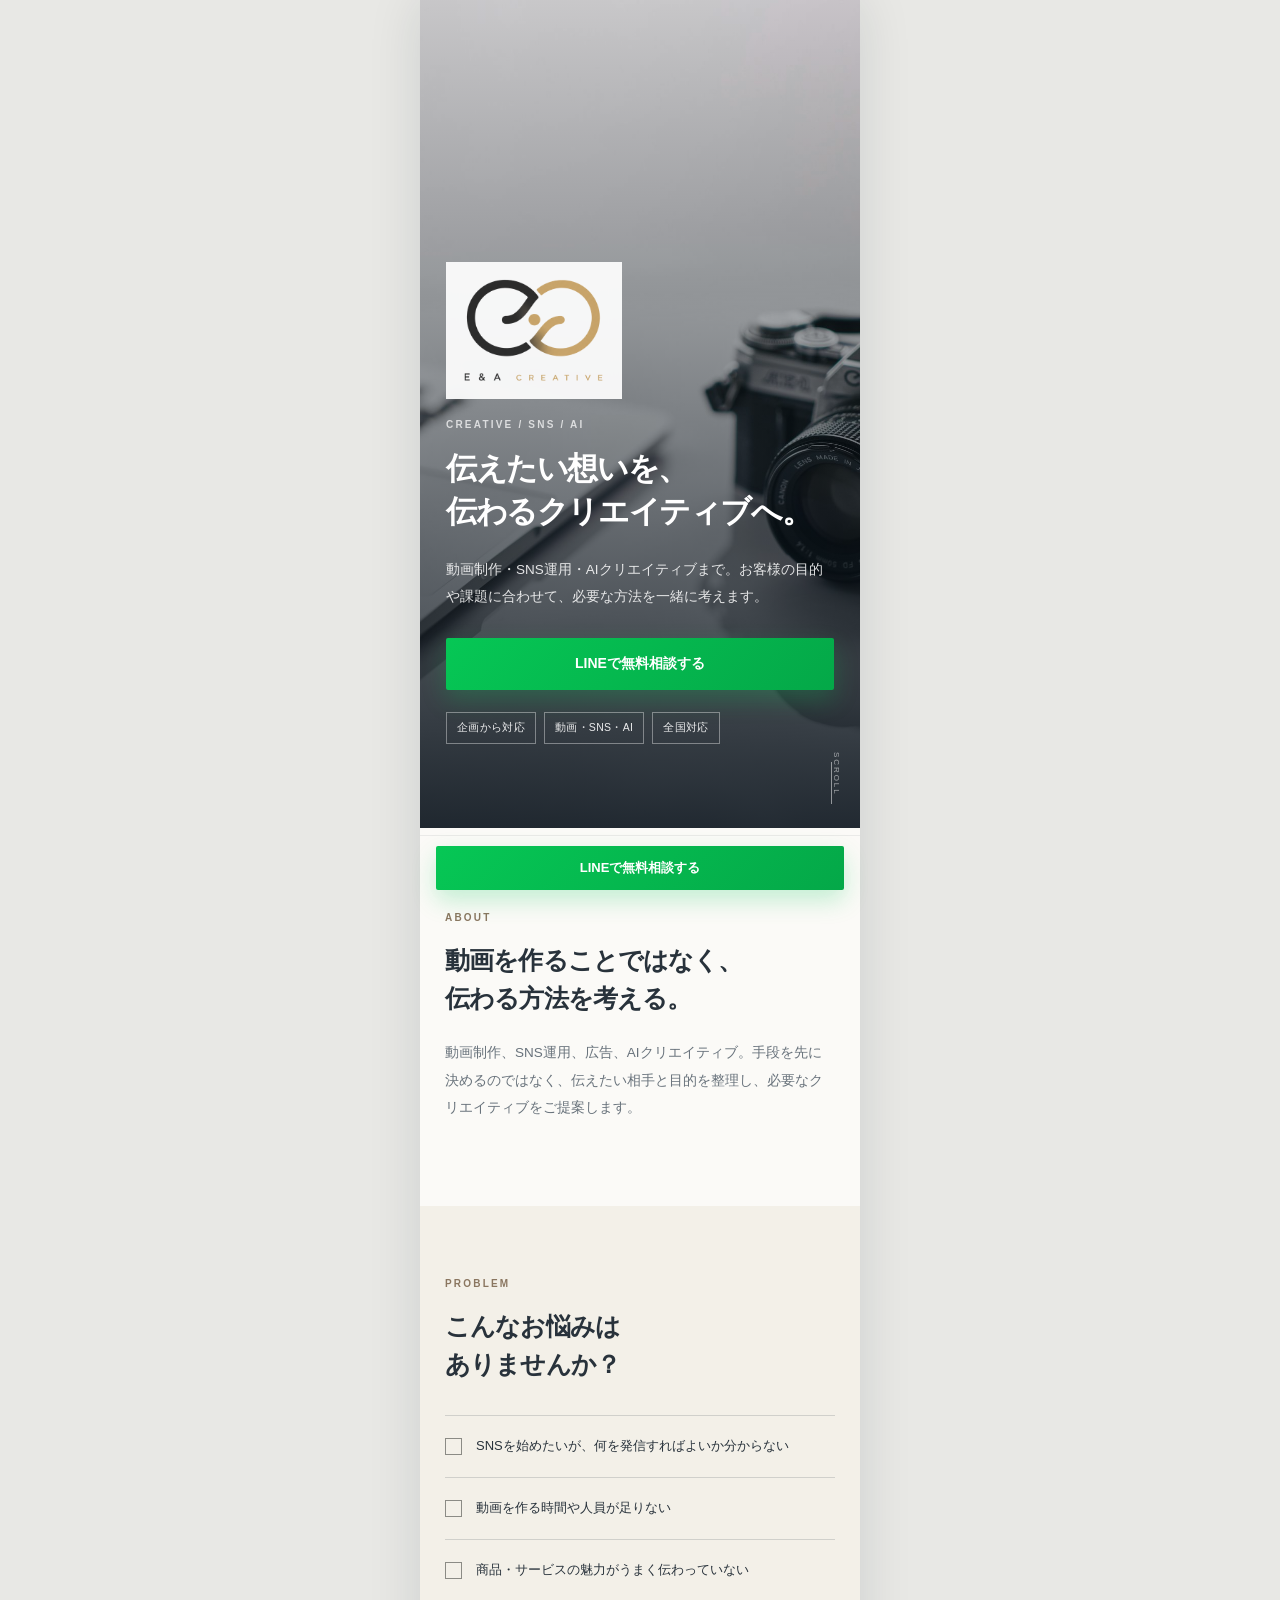
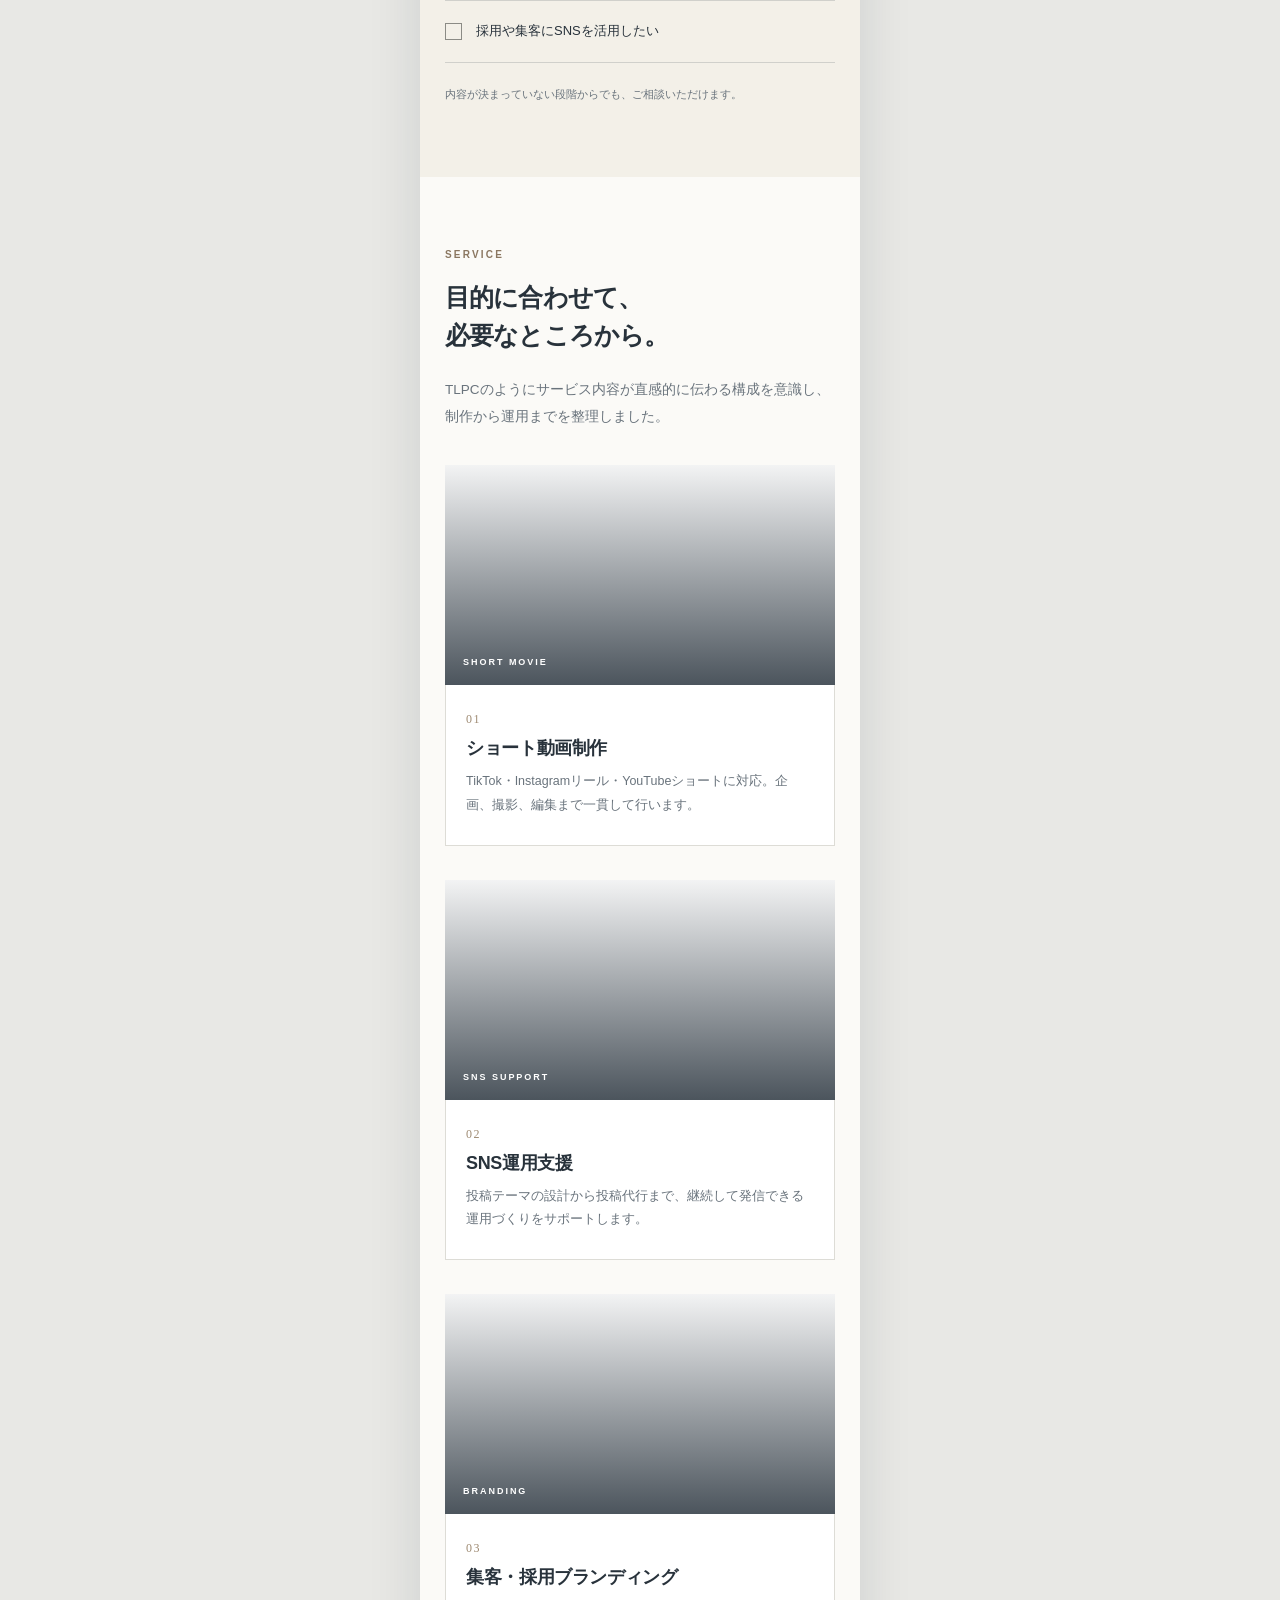
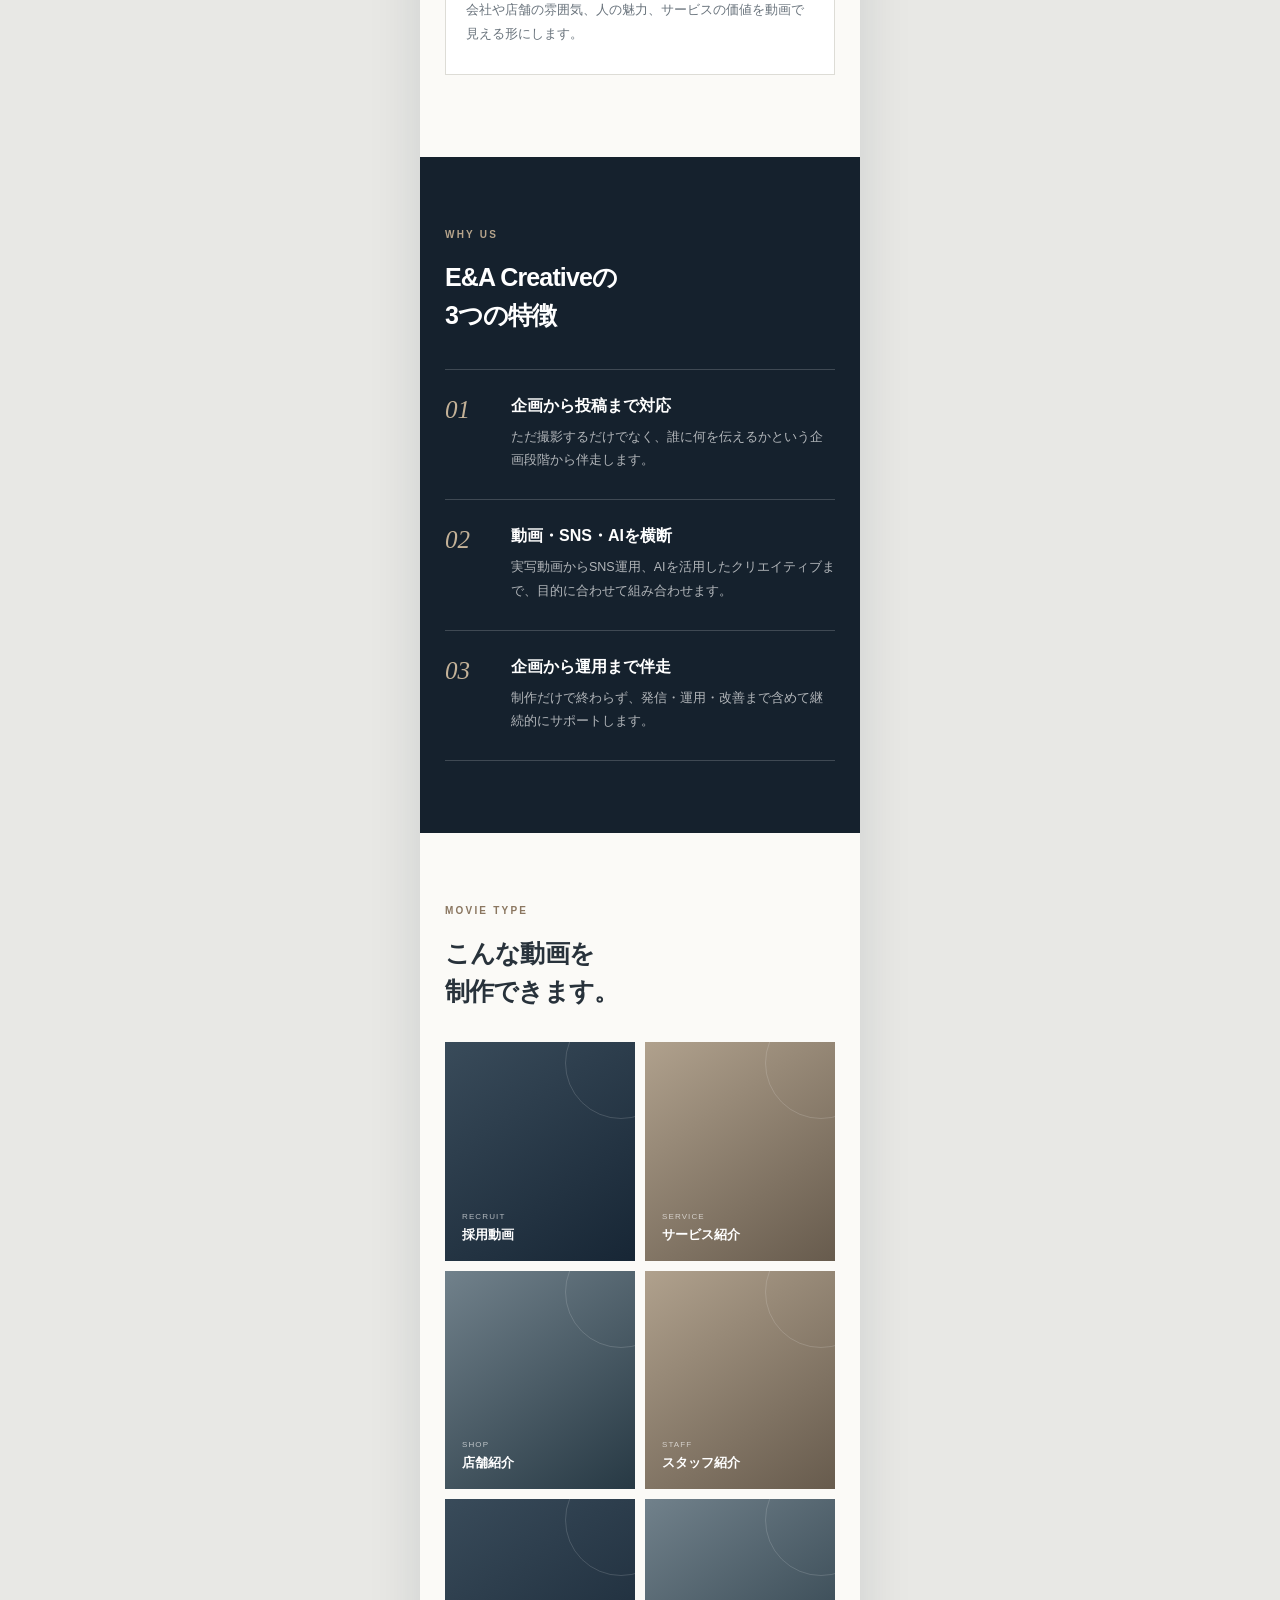
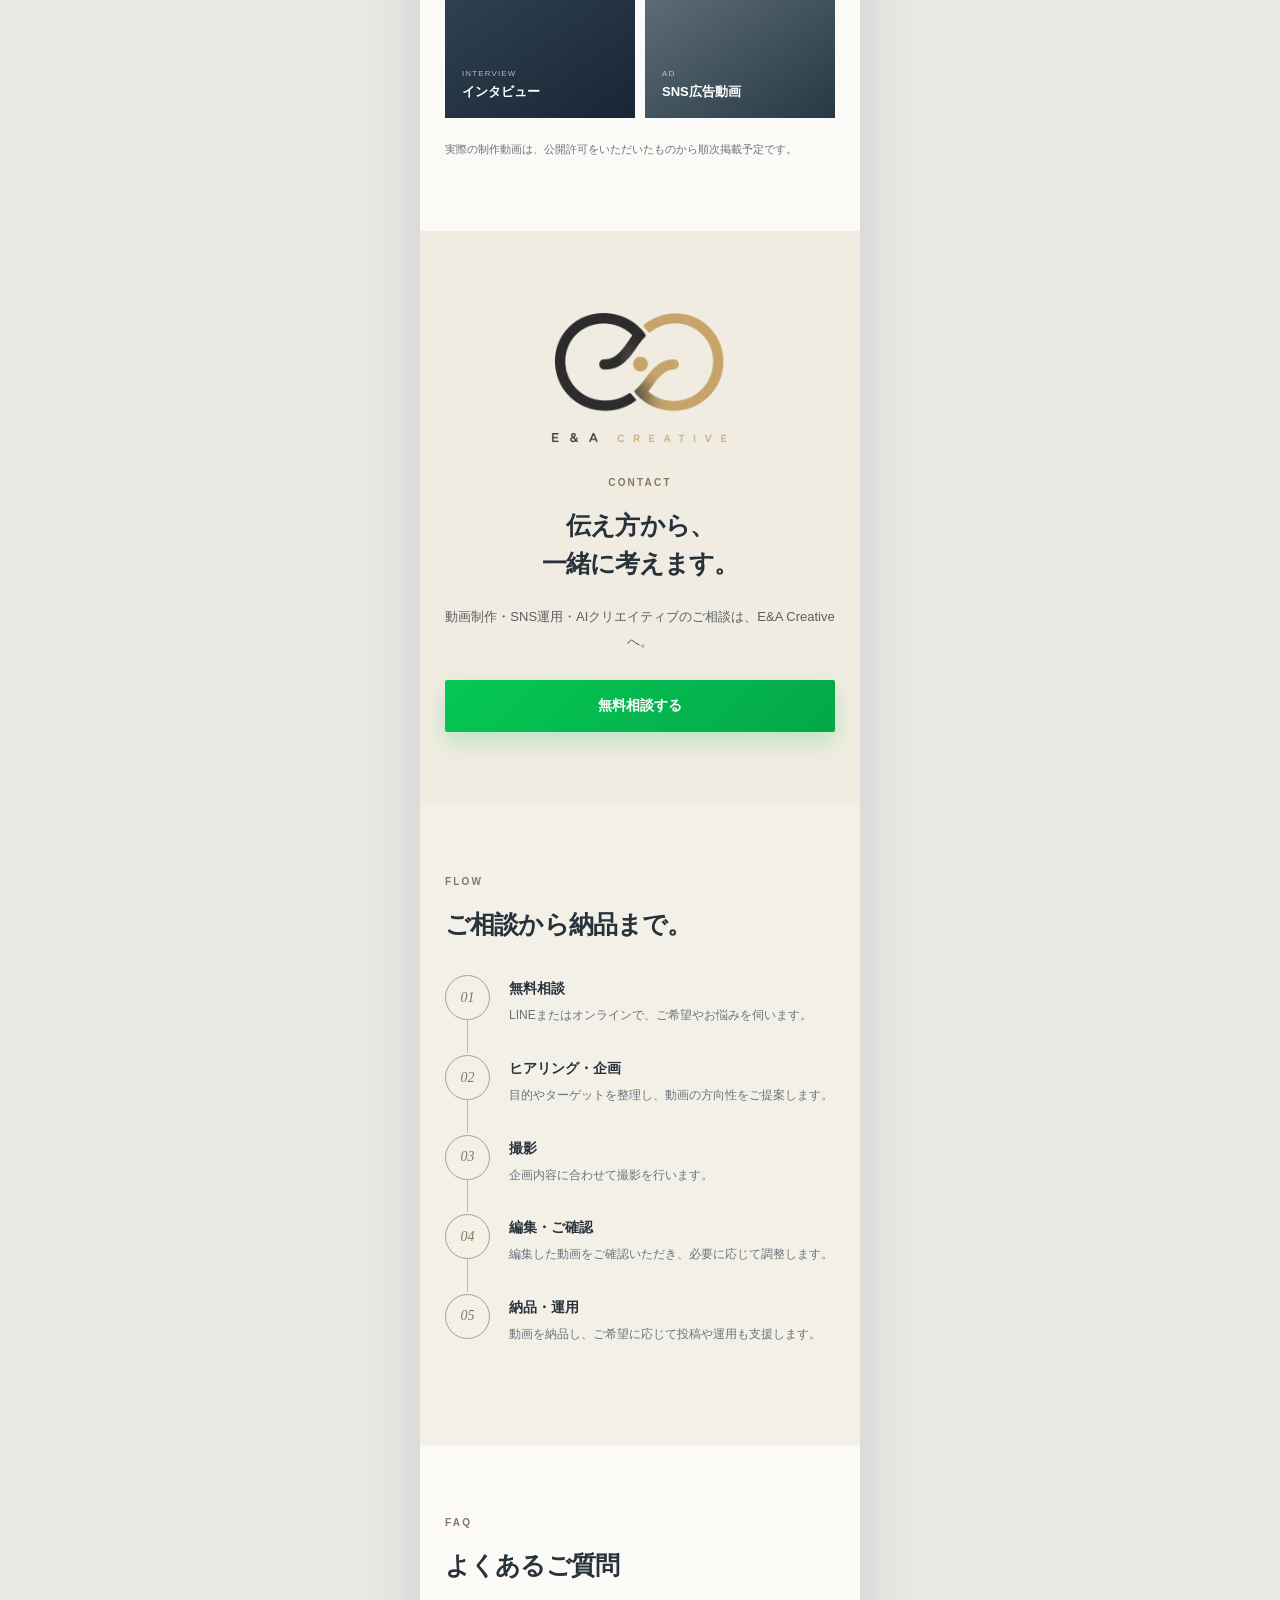
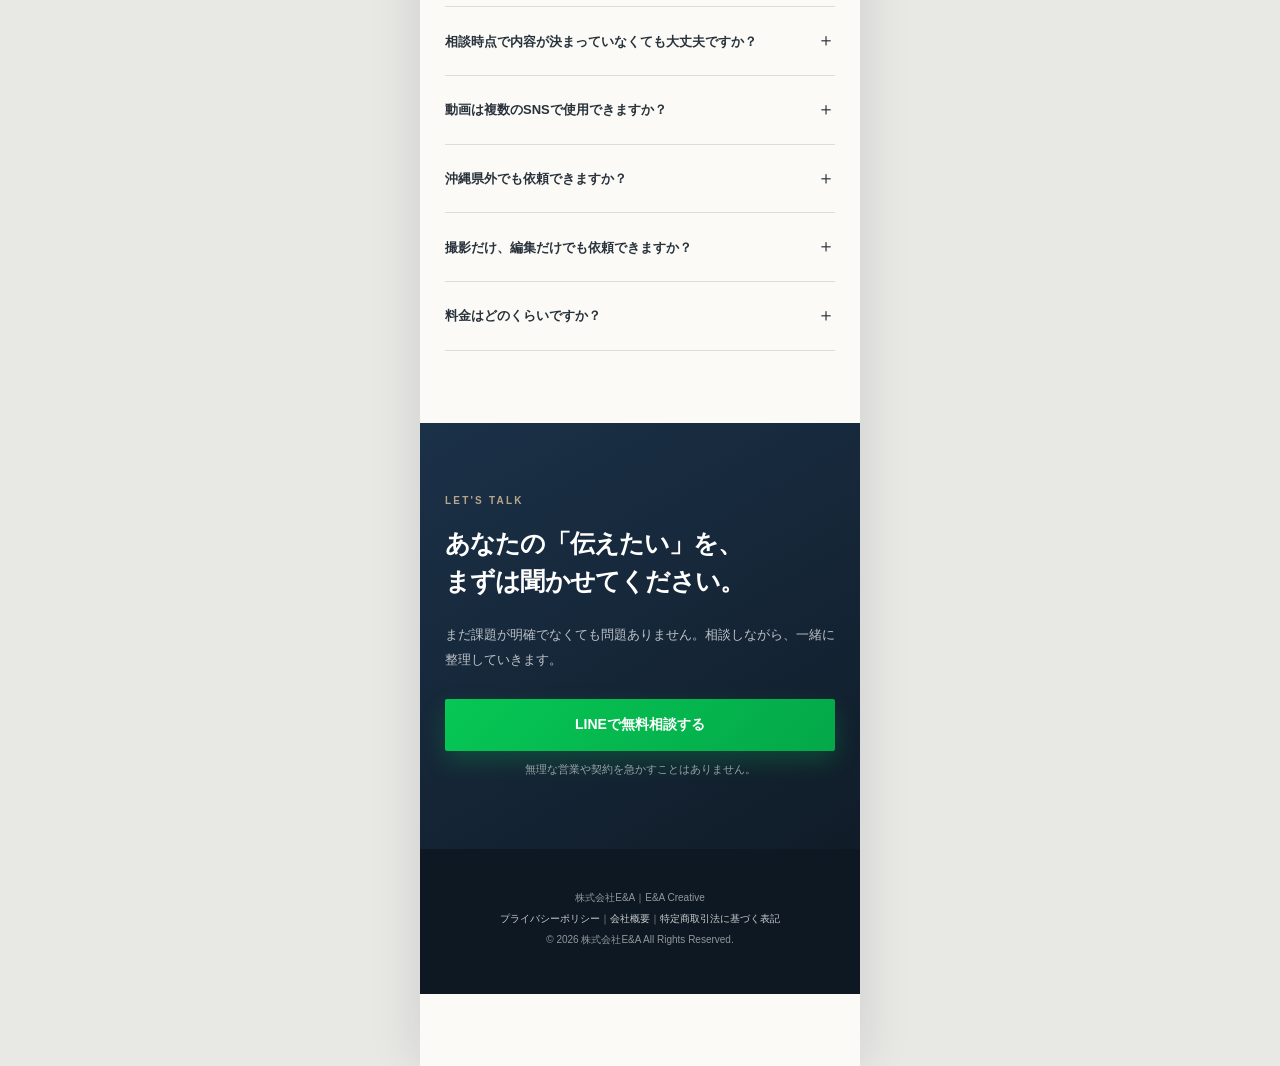
==== index.html @ 90af0919 "Add files via upload" ====
<!DOCTYPE html>
<html lang="ja">
<head>
<meta charset="UTF-8">
<meta name="viewport" content="width=device-width, initial-scale=1.0">
<title>E&A Creative｜動画制作・SNS運用・AIクリエイティブ</title>
<meta name="description" content="E&A Creativeは、動画制作・SNS運用・AIクリエイティブを通じて、企業やサービスの伝え方を設計・支援します。">
<meta name="google-site-verification" content="SJuVb69Yt1p-LeLvnlhJhGU6q53E-lnGrEjzEZ85P0A">
<link rel="icon" href="images/logo.png" type="image/png">
<link rel="stylesheet" href="style.css">
</head>
<body>
<div class="device">

  <header class="hero">
    <div class="hero-inner">
      <div class="hero-brand"><img src="images/logo.png" alt="E&A Creative"></div>
      <div class="hero-kicker">CREATIVE / SNS / AI</div>
      <h1>伝えたい想いを、<br><span>伝わるクリエイティブへ。</span></h1>
      <p>動画制作・SNS運用・AIクリエイティブまで。お客様の目的や課題に合わせて、必要な方法を一緒に考えます。</p>
      <a class="btn" href="https://lin.ee/oaMVBY1" target="_blank" rel="noopener noreferrer">LINEで無料相談する</a>
      <div class="hero-points" aria-label="サービスの特徴">
        <span>企画から対応</span>
        <span>動画・SNS・AI</span>
        <span>全国対応</span>
      </div>
    </div>
    <div class="scroll-sign">SCROLL</div>
  </header>

  <main>
    <section class="section intro-section">
      <div class="section-label">ABOUT</div>
      <h2 class="h2-box">動画を作ることではなく、<br>伝わる方法を考える。</h2>
      <p class="lead-text">動画制作、SNS運用、広告、AIクリエイティブ。手段を先に決めるのではなく、伝えたい相手と目的を整理し、必要なクリエイティブをご提案します。</p>
    </section>

    <section class="section section--alt">
      <div class="section-label">PROBLEM</div>
      <h2 class="h2-box">こんなお悩みは<br>ありませんか？</h2>
      <div class="problem-list">
        <div class="check-item"><div class="check-box"></div><span>SNSを始めたいが、何を発信すればよいか分からない</span></div>
        <div class="check-item"><div class="check-box"></div><span>動画を作る時間や人員が足りない</span></div>
        <div class="check-item"><div class="check-box"></div><span>商品・サービスの魅力がうまく伝わっていない</span></div>
        <div class="check-item"><div class="check-box"></div><span>採用や集客にSNSを活用したい</span></div>
      </div>
      <p class="quiet-note">内容が決まっていない段階からでも、ご相談いただけます。</p>
    </section>

    <section class="section services-section">
      <div class="section-label">SERVICE</div>
      <h2 class="h2-box">目的に合わせて、<br>必要なところから。</h2>
      <p class="section-intro">TLPCのようにサービス内容が直感的に伝わる構成を意識し、制作から運用までを整理しました。</p>

      <article class="service-card service-card--large">
        <div class="service-visual visual-movie"><span>SHORT MOVIE</span></div>
        <div class="service-body">
          <span class="service-num">01</span>
          <h3>ショート動画制作</h3>
          <p>TikTok・Instagramリール・YouTubeショートに対応。企画、撮影、編集まで一貫して行います。</p>
        </div>
      </article>

      <article class="service-card service-card--large">
        <div class="service-visual visual-sns"><span>SNS SUPPORT</span></div>
        <div class="service-body">
          <span class="service-num">02</span>
          <h3>SNS運用支援</h3>
          <p>投稿テーマの設計から投稿代行まで、継続して発信できる運用づくりをサポートします。</p>
        </div>
      </article>

      <article class="service-card service-card--large">
        <div class="service-visual visual-brand"><span>BRANDING</span></div>
        <div class="service-body">
          <span class="service-num">03</span>
          <h3>集客・採用ブランディング</h3>
          <p>会社や店舗の雰囲気、人の魅力、サービスの価値を動画で見える形にします。</p>
        </div>
      </article>
    </section>

    <section class="section section--ink">
      <div class="section-label">WHY US</div>
      <h2 class="h2-box">E&A Creativeの<br>3つの特徴</h2>
      <div class="reason-list">
        <article class="reason-item">
          <span class="reason-num">01</span>
          <div><h3>企画から投稿まで対応</h3><p>ただ撮影するだけでなく、誰に何を伝えるかという企画段階から伴走します。</p></div>
        </article>
        <article class="reason-item">
          <span class="reason-num">02</span>
          <div><h3>動画・SNS・AIを横断</h3><p>実写動画からSNS運用、AIを活用したクリエイティブまで、目的に合わせて組み合わせます。</p></div>
        </article>
        <article class="reason-item">
          <span class="reason-num">03</span>
          <div><h3>企画から運用まで伴走</h3><p>制作だけで終わらず、発信・運用・改善まで含めて継続的にサポートします。</p></div>
        </article>
      </div>
    </section>

    <section class="section works-section">
      <div class="section-label">MOVIE TYPE</div>
      <h2 class="h2-box">こんな動画を<br>制作できます。</h2>
      <div class="work-grid">
        <div class="work-card"><span>RECRUIT</span><b>採用動画</b></div>
        <div class="work-card"><span>SERVICE</span><b>サービス紹介</b></div>
        <div class="work-card"><span>SHOP</span><b>店舗紹介</b></div>
        <div class="work-card"><span>STAFF</span><b>スタッフ紹介</b></div>
        <div class="work-card"><span>INTERVIEW</span><b>インタビュー</b></div>
        <div class="work-card"><span>AD</span><b>SNS広告動画</b></div>
      </div>
      <p class="quiet-note">実際の制作動画は、公開許可をいただいたものから順次掲載予定です。</p>
    </section>

    <section class="section cta-panel brand-cta-panel">
      <div class="brand-cta-logo"><img src="images/logo.png" alt="E&A Creative"></div>
      <div class="section-label">CONTACT</div>
      <h2 class="h2-box">伝え方から、
        <br>一緒に考えます。</h2>
      <p>動画制作・SNS運用・AIクリエイティブのご相談は、E&A Creativeへ。</p>
      <a class="btn" href="https://lin.ee/oaMVBY1" target="_blank" rel="noopener noreferrer">無料相談する</a>
    </section>

    <section class="section section--alt flow-section">
      <div class="section-label">FLOW</div>
      <h2 class="h2-box">ご相談から納品まで。</h2>
      <div class="flow-list">
        <div class="flow-step"><div class="flow-num">01</div><div class="flow-content"><b>無料相談</b><span>LINEまたはオンラインで、ご希望やお悩みを伺います。</span></div></div>
        <div class="flow-step"><div class="flow-num">02</div><div class="flow-content"><b>ヒアリング・企画</b><span>目的やターゲットを整理し、動画の方向性をご提案します。</span></div></div>
        <div class="flow-step"><div class="flow-num">03</div><div class="flow-content"><b>撮影</b><span>企画内容に合わせて撮影を行います。</span></div></div>
        <div class="flow-step"><div class="flow-num">04</div><div class="flow-content"><b>編集・ご確認</b><span>編集した動画をご確認いただき、必要に応じて調整します。</span></div></div>
        <div class="flow-step"><div class="flow-num">05</div><div class="flow-content"><b>納品・運用</b><span>動画を納品し、ご希望に応じて投稿や運用も支援します。</span></div></div>
      </div>
    </section>

    <section class="section faq-section">
      <div class="section-label">FAQ</div>
      <h2 class="h2-box">よくあるご質問</h2>
      <div class="faq-item"><button class="faq-q" type="button">相談時点で内容が決まっていなくても大丈夫ですか？ <span>＋</span></button><div class="faq-a">はい。課題や目的を一緒に整理しながら、必要な動画や運用方法をご提案します。</div></div>
      <div class="faq-item"><button class="faq-q" type="button">動画は複数のSNSで使用できますか？ <span>＋</span></button><div class="faq-a">はい。TikTok・Instagram・YouTubeショートなど、複数媒体でご利用いただけます。</div></div>
      <div class="faq-item"><button class="faq-q" type="button">沖縄県外でも依頼できますか？ <span>＋</span></button><div class="faq-a">可能です。全国の支店ネットワークを活かして対応いたします。</div></div>
      <div class="faq-item"><button class="faq-q" type="button">撮影だけ、編集だけでも依頼できますか？ <span>＋</span></button><div class="faq-a">ご相談内容に応じて対応します。必要な範囲をお聞かせください。</div></div>
      <div class="faq-item"><button class="faq-q" type="button">料金はどのくらいですか？ <span>＋</span></button><div class="faq-a">撮影内容や制作本数、運用範囲によって異なります。無料相談後にお見積りをご案内します。</div></div>
    </section>
<section class="section section--dark final-cta">
      <div class="section-label">LET'S TALK</div>
      <h2 class="h2-box">あなたの「伝えたい」を、<br>まずは聞かせてください。</h2>
      <p>まだ課題が明確でなくても問題ありません。相談しながら、一緒に整理していきます。</p>
      <a class="btn" href="https://lin.ee/oaMVBY1" target="_blank" rel="noopener noreferrer">LINEで無料相談する</a>
      <div class="btn-note">無理な営業や契約を急かすことはありません。</div>
    </section>
  </main>

  <footer class="footer">
    株式会社E&A｜E&A Creative<br>
    <a href="privacy.html">プライバシーポリシー</a>｜<a href="company.html">会社概要</a>｜<a href="commerce.html">特定商取引法に基づく表記</a><br>
    © 2026 株式会社E&A All Rights Reserved.
  </footer>

  <div class="sticky-cta">
    <a class="btn" href="https://lin.ee/oaMVBY1" target="_blank" rel="noopener noreferrer">LINEで無料相談する</a>
  </div>
</div>
<script src="script.js"></script>
</body>
</html>
---- style.css ----
:root{
  --ink:#15212d;
  --ink-soft:#263646;
  --navy:#1c3550;
  --cream:#f3f0e8;
  --sand:#ded4c2;
  --paper:#fbfaf7;
  --white:#fff;
  --text:#28323b;
  --muted:#69737c;
  --line:#dddcd6;
  --green:#06c755;
  --green-dark:#04a848;
}
*{box-sizing:border-box;margin:0;padding:0}
html{scroll-behavior:smooth;overflow-x:hidden}
body{
  font-family:"Hiragino Kaku Gothic ProN","Yu Gothic",sans-serif;
  color:var(--text);
  background:#e8e8e5;
  -webkit-font-smoothing:antialiased;
  overflow-x:hidden;
}
a{text-decoration:none}
button{font:inherit}
.device{
  width:100%;
  max-width:440px;
  margin:0 auto;
  background:var(--paper);
  min-height:100vh;
  position:relative;
  padding-bottom:72px;
  box-shadow:0 0 50px rgba(20,30,40,.12);
  overflow:hidden;
}
.hero{
  position:relative;
  min-height:92svh;
  display:flex;
  align-items:flex-end;
  color:#fff;
  background:url('images/hero-bg.jpg') center/cover no-repeat;
  isolation:isolate;
}
.hero::before{
  content:"";
  position:absolute;inset:0;
  background:linear-gradient(180deg,rgba(9,18,27,.10) 0%,rgba(9,18,27,.35) 38%,rgba(9,18,27,.88) 100%);
  z-index:-1;
}
.hero-inner{padding:104px 26px 84px;width:100%}
.hero-kicker,.section-label{
  font-size:10px;
  font-weight:700;
  letter-spacing:.22em;
  text-transform:uppercase;
}
.hero-kicker{color:rgba(255,255,255,.72);margin-bottom:18px}
.hero h1{
  font-size:31px;
  line-height:1.38;
  letter-spacing:-.045em;
  font-weight:700;
  margin-bottom:22px;
}
.hero h1 span{font-weight:800}
.hero p{font-size:13.5px;line-height:2;color:rgba(255,255,255,.86);margin-bottom:28px}
.hero-points{display:flex;flex-wrap:wrap;gap:8px;margin-top:22px}
.hero-points span{font-size:10.5px;letter-spacing:.03em;border:1px solid rgba(255,255,255,.38);padding:8px 10px;color:rgba(255,255,255,.9)}
.scroll-sign{position:absolute;right:19px;bottom:24px;font-size:8px;letter-spacing:.24em;writing-mode:vertical-rl;color:rgba(255,255,255,.58)}
.scroll-sign::after{content:"";display:block;width:1px;height:42px;background:rgba(255,255,255,.5);margin:10px auto 0}
.section{position:relative;padding:72px 25px}
.section--alt{background:var(--cream)}
.section--ink{background:var(--ink);color:#fff}
.section--dark{background:linear-gradient(150deg,#1b3148 0%,#101c28 100%);color:#fff}
.section-label{color:#8a7660;margin-bottom:18px}
.section--ink .section-label,.section--dark .section-label{color:#b7a58c}
.h2-box{font-size:25px;line-height:1.52;letter-spacing:-.035em;font-weight:700;margin-bottom:22px;color:inherit}
.lead-text,.section-intro{font-size:13.5px;line-height:2.05;color:var(--muted)}
.intro-section{padding-top:84px;padding-bottom:84px}
.problem-list{margin-top:32px;border-top:1px solid rgba(40,50,60,.17)}
.check-item{display:flex;gap:14px;align-items:flex-start;padding:19px 0;border-bottom:1px solid rgba(40,50,60,.17);font-size:13px;line-height:1.75;cursor:pointer}
.check-box{width:17px;height:17px;border:1px solid #8b8b85;flex-shrink:0;margin-top:3px;position:relative;transition:.2s}
.check-box.checked{background:var(--ink);border-color:var(--ink)}
.check-box.checked::after{content:"✓";position:absolute;left:2px;top:-4px;color:#fff;font-size:13px;font-weight:700}
.quiet-note{font-size:11px;line-height:1.8;color:var(--muted);margin-top:22px}
.services-section{padding-bottom:82px}
.service-card--large{margin-top:34px;background:#fff}
.service-visual{height:220px;display:flex;align-items:flex-end;padding:18px;position:relative;overflow:hidden;background-size:cover;background-position:center}
.service-visual::before{content:"";position:absolute;inset:0;background:linear-gradient(to top,rgba(13,25,36,.74),rgba(13,25,36,.05))}
.service-visual span{position:relative;color:#fff;font-size:9px;letter-spacing:.22em;font-weight:700}
.visual-movie{background-image:url('https://images.unsplash.com/photo-1485846234645-a62644f84728?auto=format&fit=crop&w=900&q=80')}
.visual-sns{background-image:url('https://images.unsplash.com/photo-1611162617474-5b21e879e113?auto=format&fit=crop&w=900&q=80')}
.visual-brand{background-image:url('https://images.unsplash.com/photo-1521737711867-e3b97375f902?auto=format&fit=crop&w=900&q=80')}
.service-body{padding:24px 20px 27px;border:1px solid var(--line);border-top:0}
.service-num{font-family:Georgia,serif;color:#9e8a72;font-size:12px;letter-spacing:.12em}
.service-body h3{font-size:18px;margin:9px 0 10px;letter-spacing:-.02em}
.service-body p{font-size:12.5px;line-height:1.9;color:var(--muted)}
.reason-list{margin-top:35px}
.reason-item{display:grid;grid-template-columns:52px 1fr;gap:14px;padding:26px 0;border-top:1px solid rgba(255,255,255,.18)}
.reason-item:last-child{border-bottom:1px solid rgba(255,255,255,.18)}
.reason-num{font-family:Georgia,serif;font-style:italic;color:#c4b298;font-size:25px}
.reason-item h3{font-size:16px;margin-bottom:9px}
.reason-item p{font-size:12.5px;line-height:1.9;color:rgba(255,255,255,.67)}
.work-grid{display:grid;grid-template-columns:1fr 1fr;gap:10px;margin-top:32px}
.work-card{aspect-ratio:1/1.15;padding:17px;display:flex;flex-direction:column;justify-content:flex-end;color:#fff;position:relative;overflow:hidden;background:linear-gradient(145deg,#394b5a,#172635)}
.work-card:nth-child(2n){background:linear-gradient(145deg,#b0a18d,#675b4d)}
.work-card:nth-child(3n){background:linear-gradient(145deg,#71818b,#273944)}
.work-card::before{content:"";position:absolute;width:110px;height:110px;border:1px solid rgba(255,255,255,.15);border-radius:50%;right:-42px;top:-35px}
.work-card span,.work-card b{position:relative}
.work-card span{font-size:8px;letter-spacing:.14em;color:rgba(255,255,255,.65);margin-bottom:5px}
.work-card b{font-size:13px}
.cta-panel{background:#d8cfbf}
.cta-panel p,.final-cta p{font-size:13px;line-height:1.95;color:rgba(30,40,48,.72);margin-bottom:26px}
.final-cta p{color:rgba(255,255,255,.72)}
.btn{display:block;width:100%;text-align:center;background:linear-gradient(135deg,var(--green),var(--green-dark));color:#fff;font-weight:700;font-size:14px;padding:17px 16px;border-radius:2px;box-shadow:0 10px 25px rgba(6,199,85,.23);transition:transform .2s ease,box-shadow .2s ease}
.btn:hover,.btn:focus-visible{transform:translateY(-2px);box-shadow:0 14px 30px rgba(6,199,85,.32)}
.flow-list{margin-top:32px}
.flow-step{display:grid;grid-template-columns:48px 1fr;gap:16px;position:relative;padding-bottom:28px}
.flow-step:not(:last-child)::after{content:"";position:absolute;left:22px;top:37px;bottom:2px;width:1px;background:#bfb7aa}
.flow-num{font-family:Georgia,serif;font-size:14px;font-style:italic;color:#89765f;border:1px solid #ab9f90;width:45px;height:45px;border-radius:50%;display:flex;align-items:center;justify-content:center;background:var(--cream);position:relative;z-index:1}
.flow-content{padding-top:5px}
.flow-content b{font-size:14px;display:block;margin-bottom:7px}
.flow-content span{font-size:12px;line-height:1.8;color:var(--muted)}
.faq-item{border-top:1px solid var(--line)}
.faq-item:last-child{border-bottom:1px solid var(--line)}
.faq-q{width:100%;border:0;background:none;text-align:left;padding:19px 0;font-size:13px;font-weight:700;line-height:1.65;display:flex;justify-content:space-between;align-items:center;cursor:pointer;color:var(--text)}
.faq-q span{font-size:18px;font-weight:400;margin-left:15px;transition:transform .25s ease}
.faq-a{max-height:0;overflow:hidden;padding:0;font-size:12px;line-height:1.9;color:var(--muted);transition:max-height .3s ease,padding .3s ease}
.faq-item.open .faq-a{max-height:220px;padding:0 0 20px}
.faq-item.open .faq-q span{transform:rotate(45deg)}
.profile-photo{height:290px;background:linear-gradient(145deg,#9b9b94,#555b60);display:flex;align-items:flex-end;padding:18px;margin-top:30px}
.profile-photo span{font-size:9px;letter-spacing:.18em;color:rgba(255,255,255,.65)}
.profile-copy{background:#fff;padding:24px 20px;border:1px solid var(--line);border-top:0}
.profile-role{font-size:10px;letter-spacing:.08em;color:#927b61;margin-bottom:7px}
.profile-copy h3{font-size:20px;margin-bottom:14px}
.profile-copy>p:last-child{font-size:12.5px;line-height:1.9;color:var(--muted)}
.btn-note{text-align:center;font-size:10.5px;color:rgba(255,255,255,.56);margin-top:12px}
.footer{padding:38px 22px 44px;font-size:10px;color:rgba(255,255,255,.55);text-align:center;line-height:2.1;background:#0d1822}
.footer a{color:rgba(255,255,255,.78)}
.sticky-cta{position:fixed;bottom:0;left:50%;transform:translateX(-50%);width:100%;max-width:440px;background:rgba(251,250,247,.94);backdrop-filter:blur(8px);padding:10px 16px;z-index:100;border-top:1px solid rgba(30,40,50,.08)}
.sticky-cta .btn{padding:13px;font-size:13px}
.section{opacity:0;transform:translateY(18px);transition:opacity .7s ease,transform .7s ease}
.section.is-visible{opacity:1;transform:none}
@media (prefers-reduced-motion:reduce){*{scroll-behavior:auto!important}.section{opacity:1;transform:none;transition:none}}
.legal-wrap{max-width:440px;margin:0 auto;padding:40px 24px 70px;font-size:13.5px;line-height:1.9;background:#fff;min-height:100vh;box-shadow:0 0 50px rgba(0,0,0,.12)}
.legal-wrap h1{font-size:20px;font-weight:800;margin-bottom:22px;color:var(--text)}
.legal-wrap h2{font-size:15px;font-weight:700;margin:28px 0 10px;border-left:3px solid var(--navy);padding-left:10px}
.legal-wrap p{margin-bottom:14px;color:var(--text)}
.legal-wrap ul,.legal-wrap ol{margin:0 0 14px 20px;color:var(--text)}
.legal-wrap li{margin-bottom:6px}
.legal-wrap table{width:100%;border-collapse:collapse;font-size:12.5px;margin-bottom:18px}
.legal-wrap table th,.legal-wrap table td{border:1px solid var(--line);padding:12px;text-align:left;vertical-align:top}
.legal-wrap table th{background:var(--cream);width:32%;font-weight:700;color:var(--navy)}
.legal-wrap .updated{font-size:11.5px;color:var(--muted);text-align:right;margin-bottom:10px}
.legal-wrap .back-link{display:inline-block;margin-top:28px;font-size:12.5px;color:var(--navy);border-bottom:1px solid var(--navy);font-weight:600}
.legal-wrap .logo-mini{height:38px;margin-bottom:24px;display:block}


/* ---- クリエイティブ画像付きCTA ---- */
.creative-cta-section{
  padding:52px 18px;
  background:var(--cream);
}
.creative-cta-card{
  overflow:hidden;
  background:#fff;
  border:1px solid var(--line);
  box-shadow:0 18px 40px rgba(21,33,45,.12);
}
.creative-cta-image{
  display:block;
  width:100%;
  height:auto;
  aspect-ratio:2 / 1;
  object-fit:cover;
}
.creative-cta-copy{
  padding:30px 22px 28px;
  text-align:center;
  background:#fff;
}
.creative-cta-copy h2{
  color:var(--ink);
  font-size:25px;
  line-height:1.55;
  letter-spacing:-.04em;
  margin-bottom:17px;
}
.creative-cta-copy p{
  color:var(--muted);
  font-size:13.5px;
  line-height:1.85;
  font-weight:600;
  margin-bottom:22px;
}
.creative-cta-copy .btn{
  margin:0 auto;
}


/* ---- E&A Creative branding ---- */
.hero-brand{display:inline-flex;align-items:center;background:rgba(255,255,255,.92);padding:10px 13px;margin-bottom:20px;backdrop-filter:blur(6px)}
.hero-brand img{display:block;width:150px;height:auto}
.brand-cta-panel{text-align:center;background:#f1ece2}
.brand-cta-logo{display:flex;justify-content:center;margin:0 auto 24px}
.brand-cta-logo img{width:190px;max-width:78%;height:auto}
.brand-cta-panel .section-label{text-align:center}
.brand-cta-panel .h2-box{text-align:center}
.brand-cta-panel p{font-size:13px;line-height:1.95;color:rgba(30,40,48,.72);margin-bottom:26px}
.legal-wrap .logo-mini{height:auto;width:150px;max-width:70%;object-fit:contain}
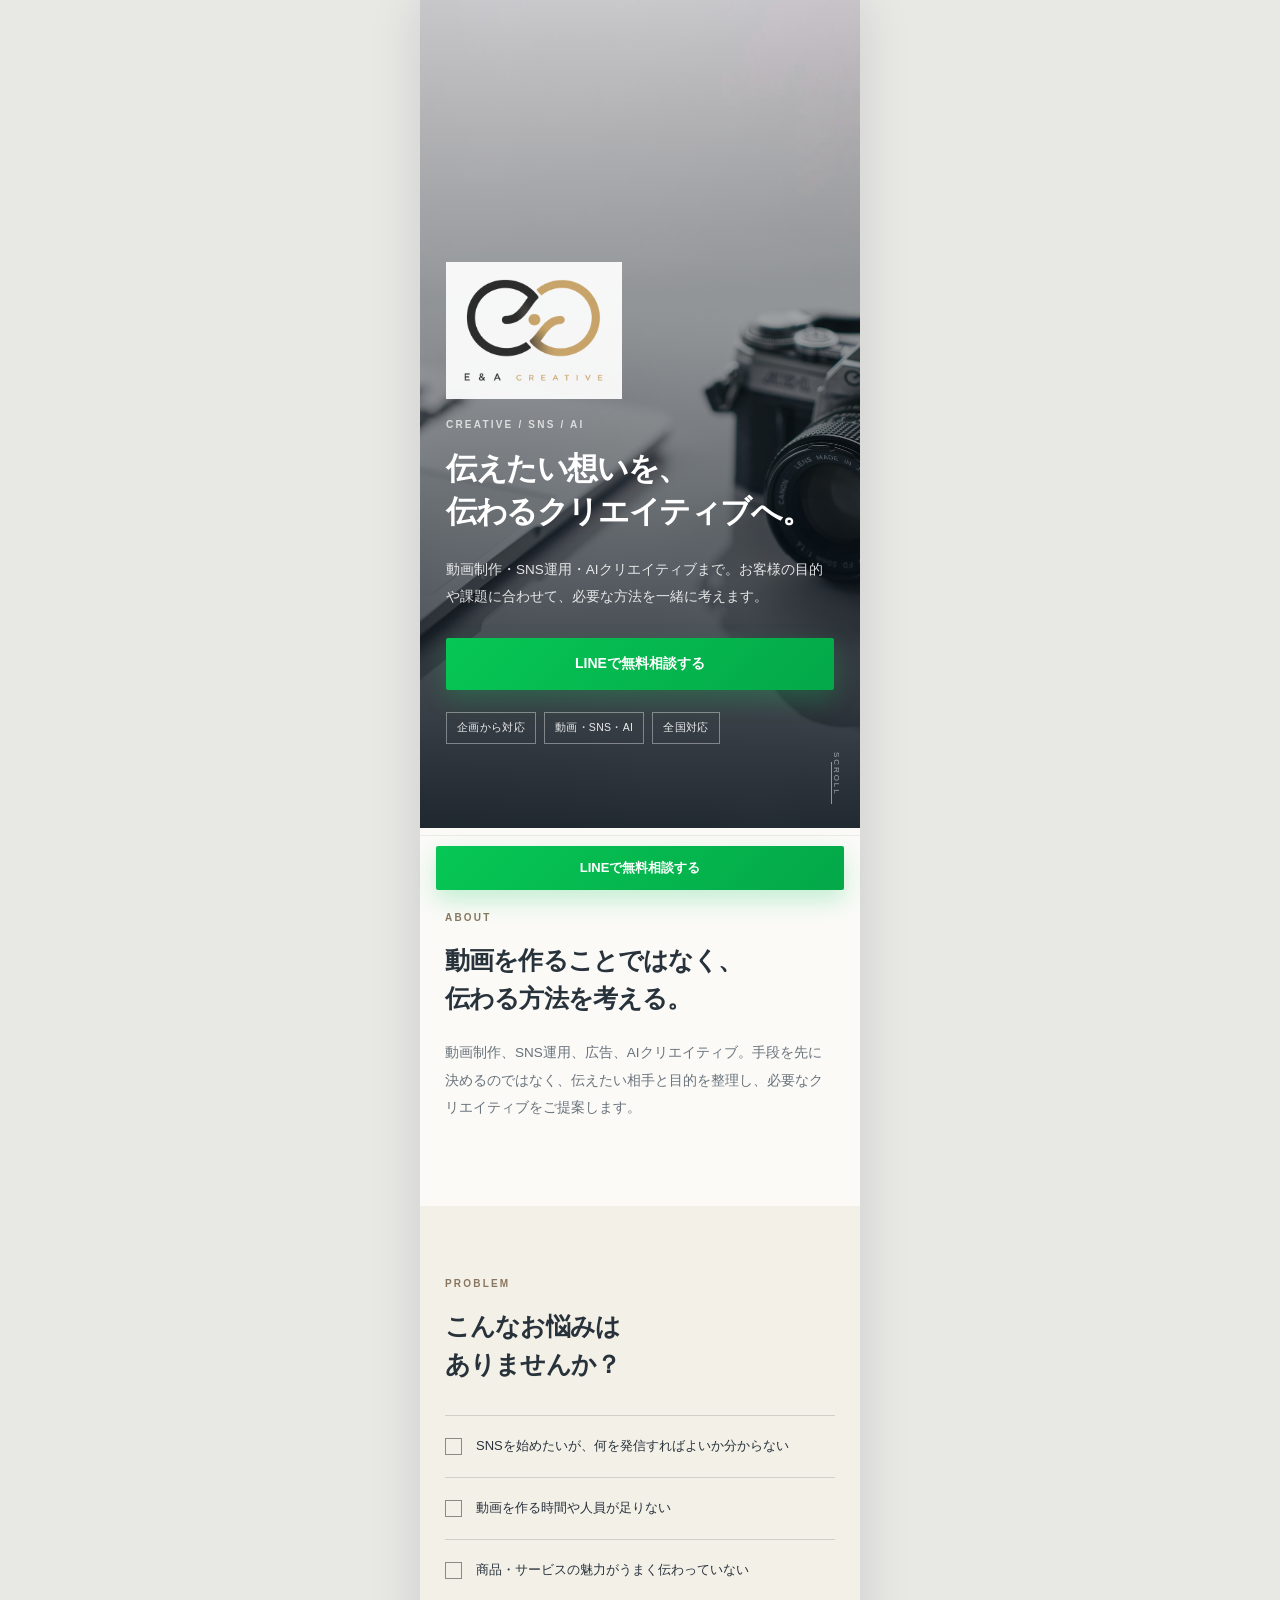
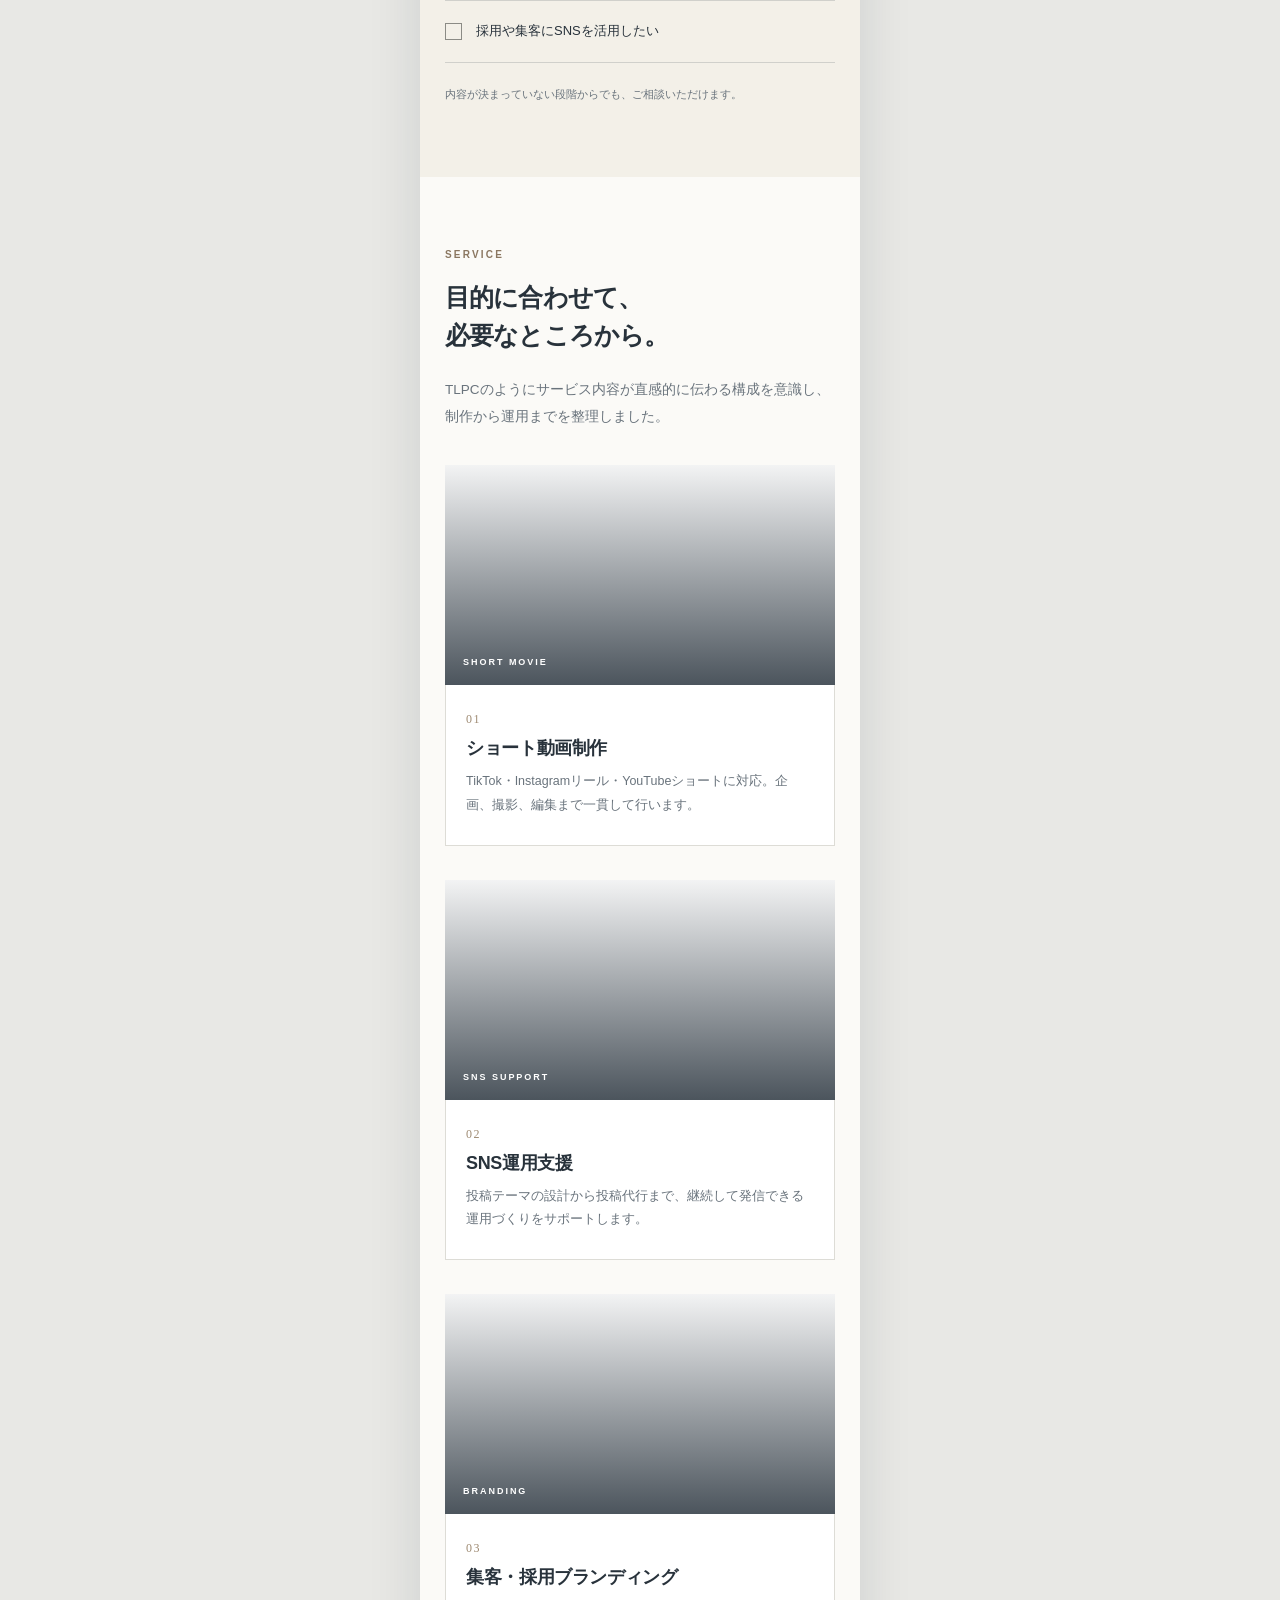
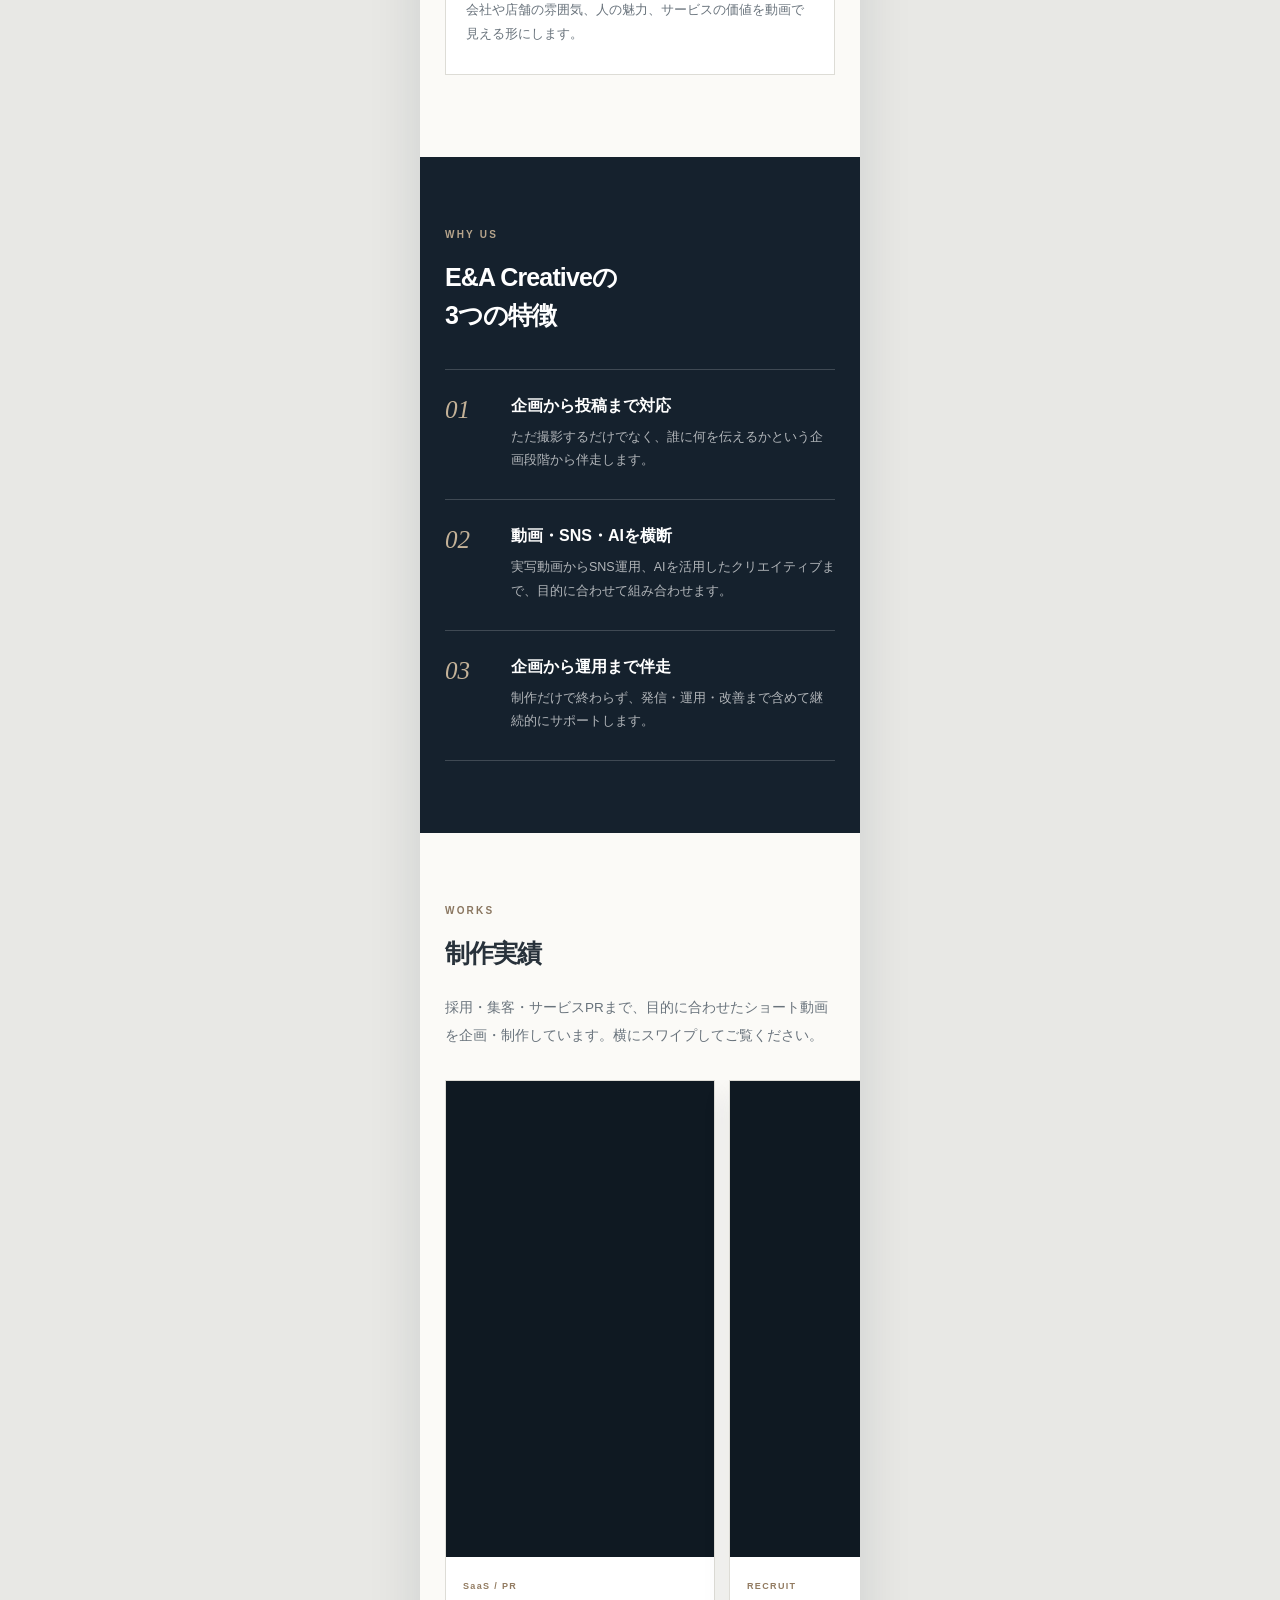
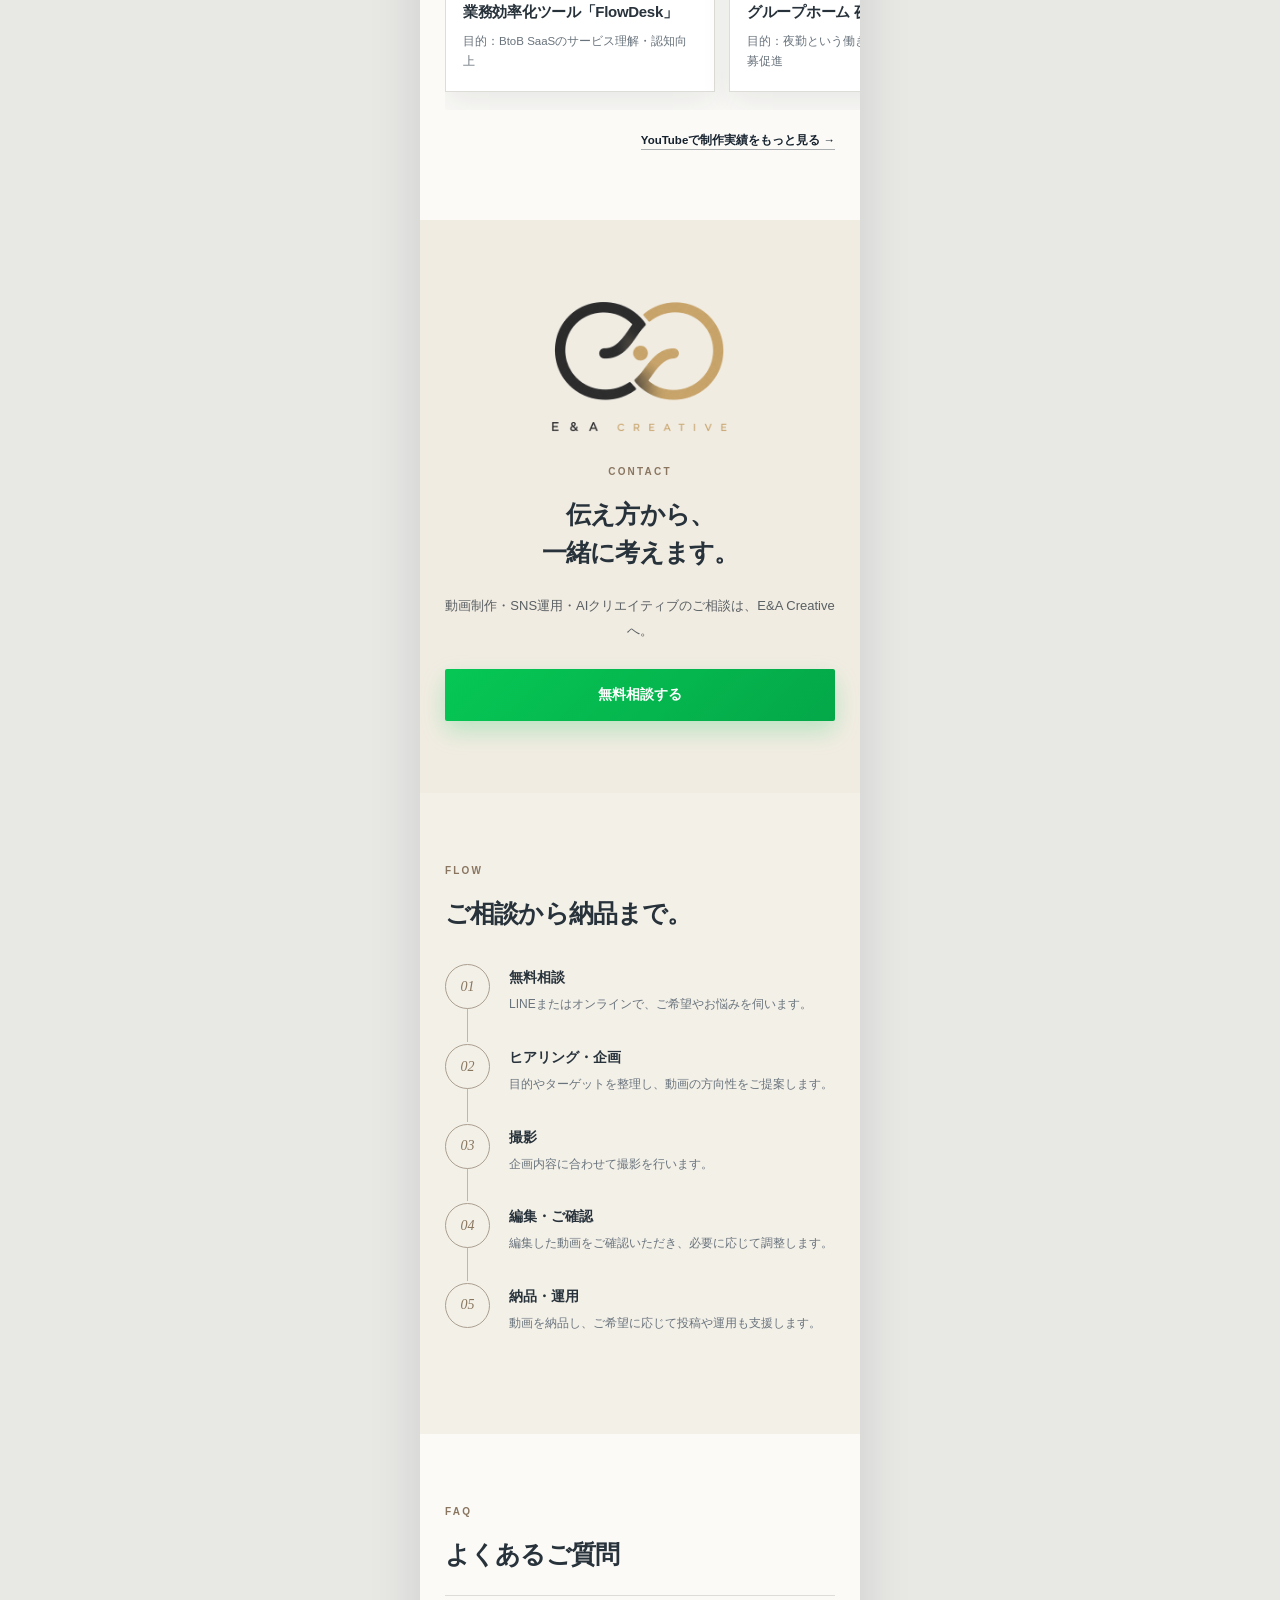
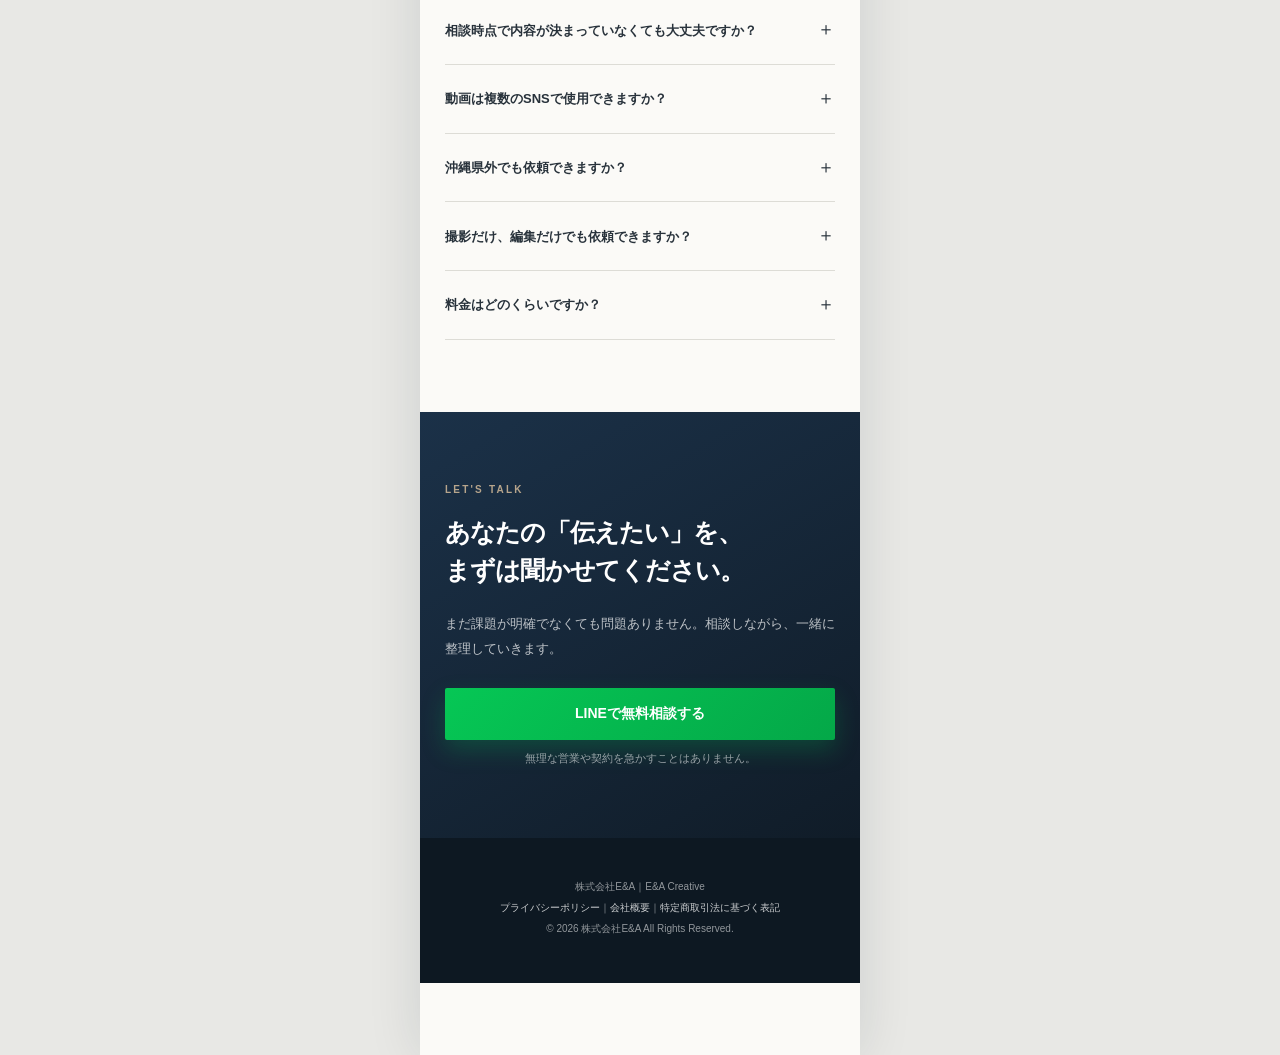
==== commit 6178f71c: "Add files via upload" ====
--- a/index.html
+++ b/index.html
@@ -99,21 +99,74 @@
       </div>
     </section>
 
-    <section class="section works-section">
-      <div class="section-label">MOVIE TYPE</div>
-      <h2 class="h2-box">こんな動画を<br>制作できます。</h2>
-      <div class="work-grid">
-        <div class="work-card"><span>RECRUIT</span><b>採用動画</b></div>
-        <div class="work-card"><span>SERVICE</span><b>サービス紹介</b></div>
-        <div class="work-card"><span>SHOP</span><b>店舗紹介</b></div>
-        <div class="work-card"><span>STAFF</span><b>スタッフ紹介</b></div>
-        <div class="work-card"><span>INTERVIEW</span><b>インタビュー</b></div>
-        <div class="work-card"><span>AD</span><b>SNS広告動画</b></div>
-      </div>
-      <p class="quiet-note">実際の制作動画は、公開許可をいただいたものから順次掲載予定です。</p>
-    </section>
-
-    <section class="section cta-panel brand-cta-panel">
+    <section class="section works-section portfolio-section">
+      <div class="section-label">WORKS</div>
+      <h2 class="h2-box">制作実績</h2>
+      <p class="section-intro">採用・集客・サービスPRまで、目的に合わせたショート動画を企画・制作しています。横にスワイプしてご覧ください。</p>
+
+      <div class="portfolio-scroll" aria-label="制作実績一覧">
+        <article class="portfolio-card">
+          <div class="portfolio-video">
+            <iframe src="https://www.youtube.com/embed/tQVVFxrK33Y" title="SaaS広告 業務効率化ツール FlowDesk" loading="lazy" allow="accelerometer; autoplay; clipboard-write; encrypted-media; gyroscope; picture-in-picture; web-share" allowfullscreen></iframe>
+          </div>
+          <div class="portfolio-body">
+            <span class="portfolio-tag">SaaS / PR</span>
+            <h3>業務効率化ツール「FlowDesk」</h3>
+            <p>目的：BtoB SaaSのサービス理解・認知向上</p>
+          </div>
+        </article>
+
+        <article class="portfolio-card">
+          <div class="portfolio-video">
+            <iframe src="https://www.youtube.com/embed/7ln7jumhYU0" title="グループホーム 夜勤スタッフ採用動画" loading="lazy" allow="accelerometer; autoplay; clipboard-write; encrypted-media; gyroscope; picture-in-picture; web-share" allowfullscreen></iframe>
+          </div>
+          <div class="portfolio-body">
+            <span class="portfolio-tag">RECRUIT</span>
+            <h3>グループホーム 夜勤スタッフ採用</h3>
+            <p>目的：夜勤という働き方への興味喚起・応募促進</p>
+          </div>
+        </article>
+
+        <article class="portfolio-card">
+          <div class="portfolio-video">
+            <iframe src="https://www.youtube.com/embed/Oxyjat8pmpk" title="サービス管理責任者 採用動画" loading="lazy" allow="accelerometer; autoplay; clipboard-write; encrypted-media; gyroscope; picture-in-picture; web-share" allowfullscreen></iframe>
+          </div>
+          <div class="portfolio-body">
+            <span class="portfolio-tag">RECRUIT</span>
+            <h3>サービス管理責任者 採用動画</h3>
+            <p>目的：採用ターゲットへの認知・応募意欲の向上</p>
+          </div>
+        </article>
+
+        <article class="portfolio-card">
+          <div class="portfolio-video">
+            <iframe src="https://www.youtube.com/embed/7LgqKKXAIbM" title="就労継続支援B型 利用者募集動画" loading="lazy" allow="accelerometer; autoplay; clipboard-write; encrypted-media; gyroscope; picture-in-picture; web-share" allowfullscreen></iframe>
+          </div>
+          <div class="portfolio-body">
+            <span class="portfolio-tag">PROMOTION</span>
+            <h3>就労継続支援B型 利用者募集</h3>
+            <p>目的：地域の対象者への認知拡大・問い合わせ促進</p>
+          </div>
+        </article>
+
+        <article class="portfolio-card">
+          <div class="portfolio-video">
+            <iframe src="https://www.youtube.com/embed/GUXnkZztyaM" title="就労継続支援B型 SNS広告動画" loading="lazy" allow="accelerometer; autoplay; clipboard-write; encrypted-media; gyroscope; picture-in-picture; web-share" allowfullscreen></iframe>
+          </div>
+          <div class="portfolio-body">
+            <span class="portfolio-tag">SNS AD</span>
+            <h3>就労継続支援B型 SNS広告</h3>
+            <p>目的：利用者募集に向けたSNS広告クリエイティブ</p>
+          </div>
+        </article>
+      </div>
+
+      <div class="portfolio-more">
+        <a href="https://www.youtube.com/@ea-marketing-ok" target="_blank" rel="noopener noreferrer">YouTubeで制作実績をもっと見る →</a>
+      </div>
+    </section>
+
+<section class="section cta-panel brand-cta-panel">
       <div class="brand-cta-logo"><img src="images/logo.png" alt="E&A Creative"></div>
       <div class="section-label">CONTACT</div>
       <h2 class="h2-box">伝え方から、
--- a/style.css
+++ b/style.css
@@ -210,3 +210,81 @@
 .brand-cta-panel .h2-box{text-align:center}
 .brand-cta-panel p{font-size:13px;line-height:1.95;color:rgba(30,40,48,.72);margin-bottom:26px}
 .legal-wrap .logo-mini{height:auto;width:150px;max-width:70%;object-fit:contain}
+
+
+/* ---- WORKS / 制作実績 ---- */
+.portfolio-section{
+  background:var(--paper);
+  overflow:hidden;
+}
+.portfolio-section .section-intro{
+  margin-bottom:30px;
+}
+.portfolio-scroll{
+  display:flex;
+  gap:14px;
+  width:calc(100% + 25px);
+  overflow-x:auto;
+  overflow-y:hidden;
+  margin-right:-25px;
+  padding:0 25px 18px 0;
+  scroll-snap-type:x mandatory;
+  -webkit-overflow-scrolling:touch;
+  scrollbar-width:none;
+}
+.portfolio-scroll::-webkit-scrollbar{
+  display:none;
+}
+.portfolio-card{
+  flex:0 0 270px;
+  scroll-snap-align:start;
+  background:#fff;
+  border:1px solid var(--line);
+  box-shadow:0 12px 28px rgba(21,33,45,.08);
+}
+.portfolio-video{
+  width:100%;
+  aspect-ratio:9 / 16;
+  background:#0f1922;
+  overflow:hidden;
+}
+.portfolio-video iframe{
+  display:block;
+  width:100%;
+  height:100%;
+  border:0;
+}
+.portfolio-body{
+  padding:18px 17px 20px;
+}
+.portfolio-tag{
+  display:inline-block;
+  margin-bottom:9px;
+  color:#927b61;
+  font-size:9px;
+  font-weight:700;
+  letter-spacing:.15em;
+}
+.portfolio-body h3{
+  color:var(--text);
+  font-size:15px;
+  line-height:1.55;
+  letter-spacing:-.02em;
+  margin-bottom:8px;
+}
+.portfolio-body p{
+  color:var(--muted);
+  font-size:11.5px;
+  line-height:1.75;
+}
+.portfolio-more{
+  margin-top:20px;
+  text-align:right;
+}
+.portfolio-more a{
+  color:var(--ink);
+  font-size:11.5px;
+  font-weight:700;
+  border-bottom:1px solid rgba(21,33,45,.35);
+  padding-bottom:3px;
+}
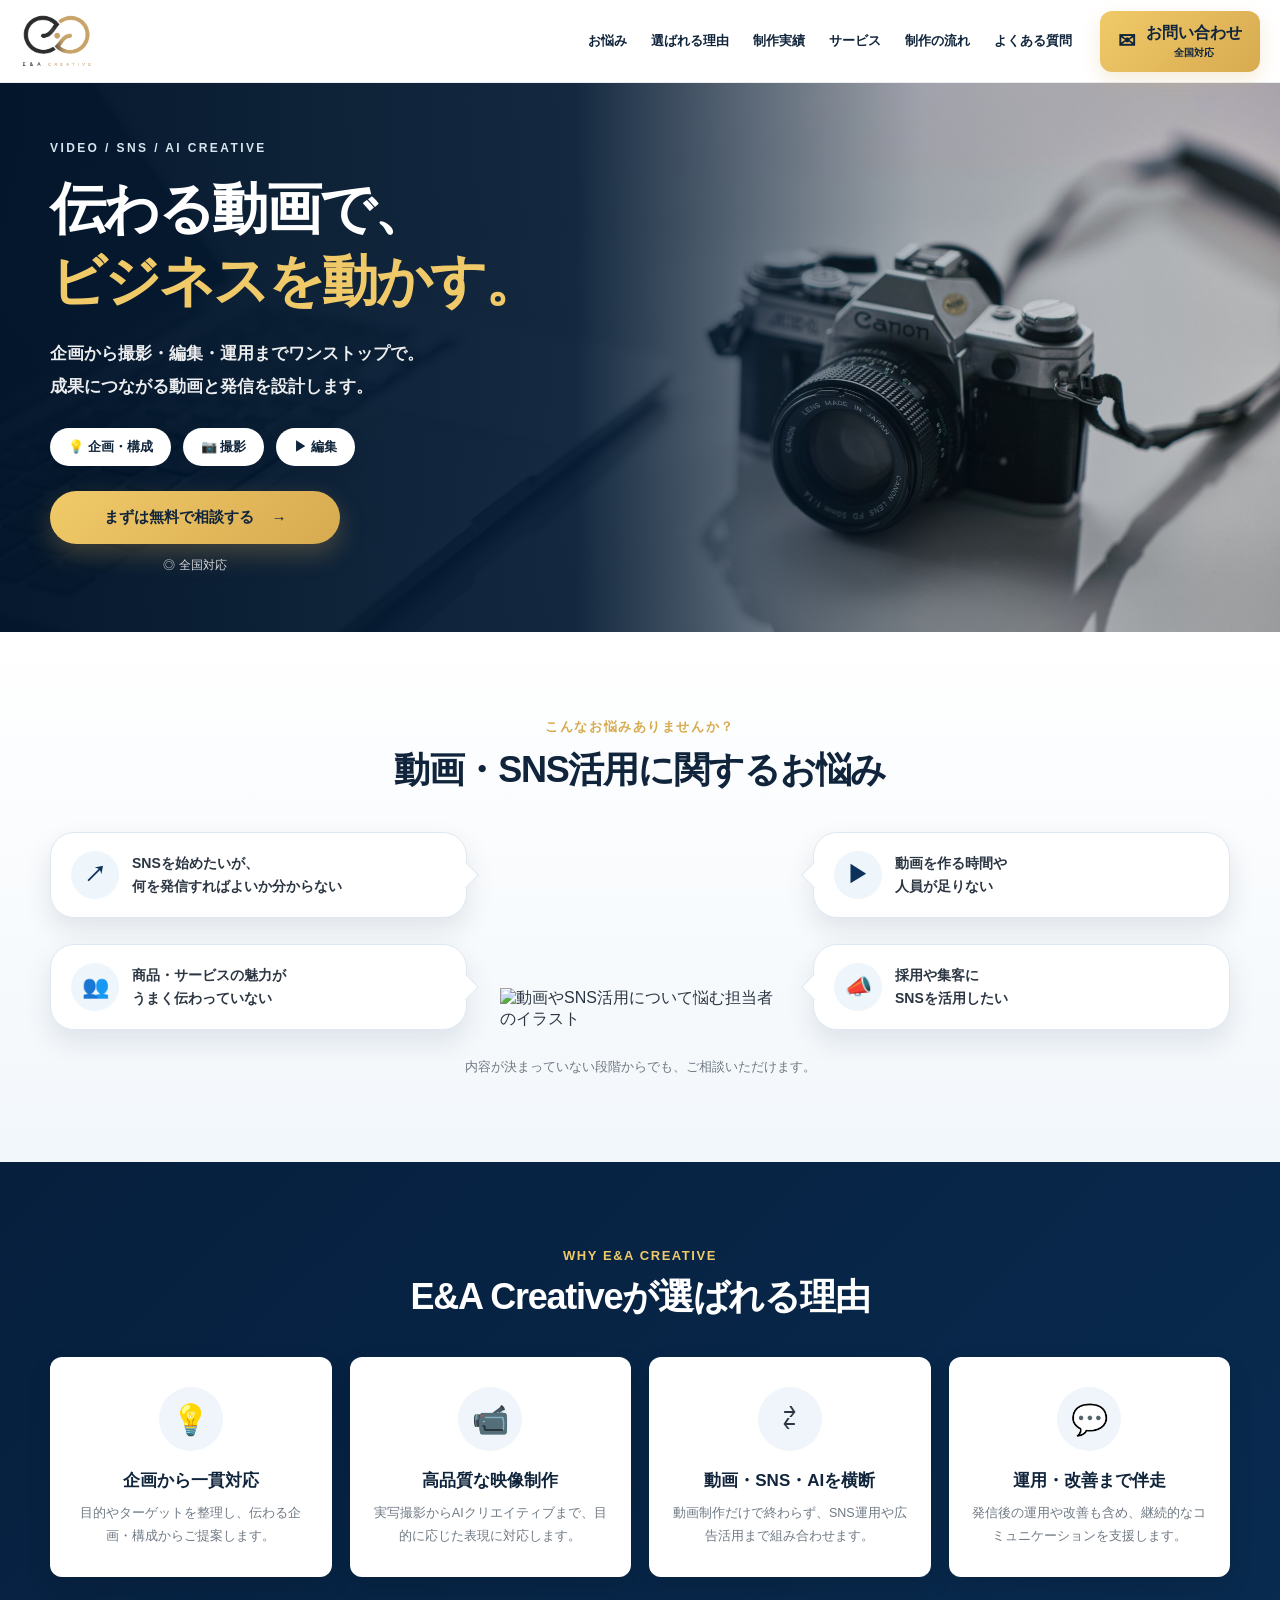
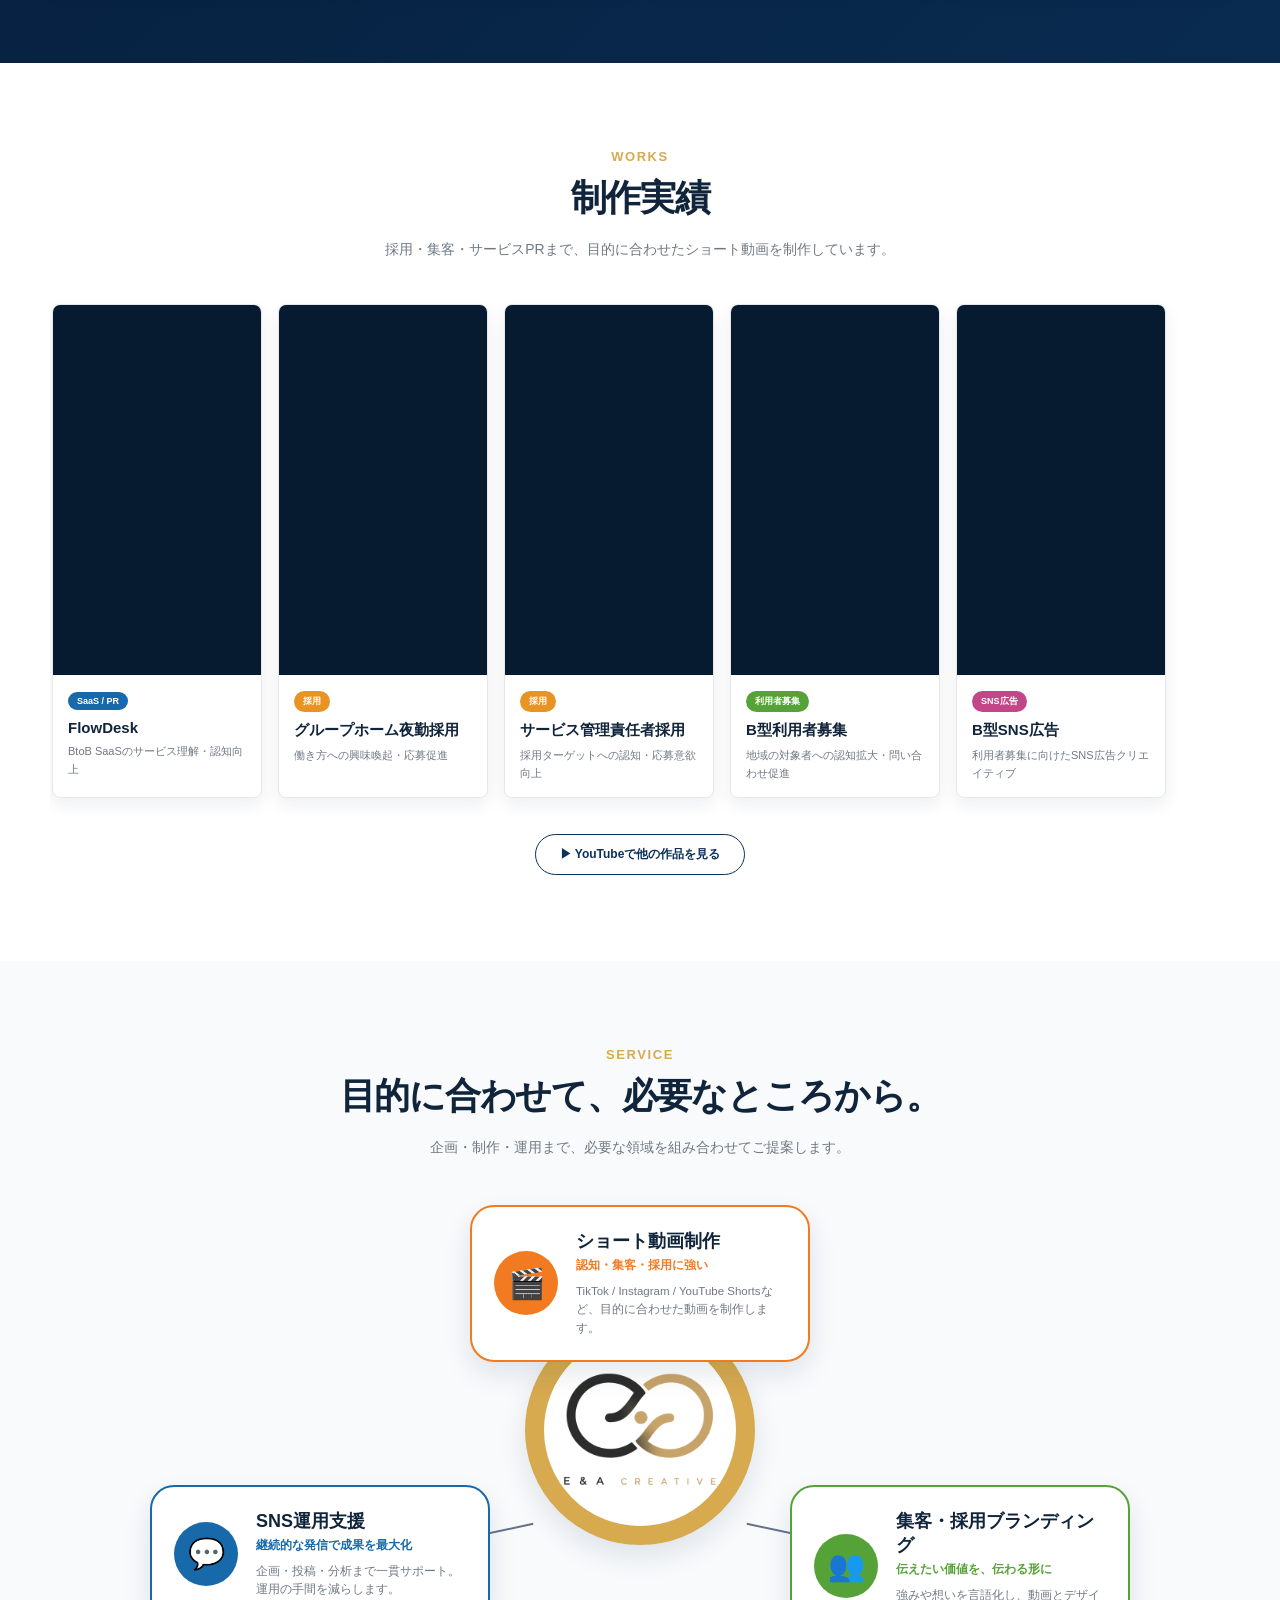
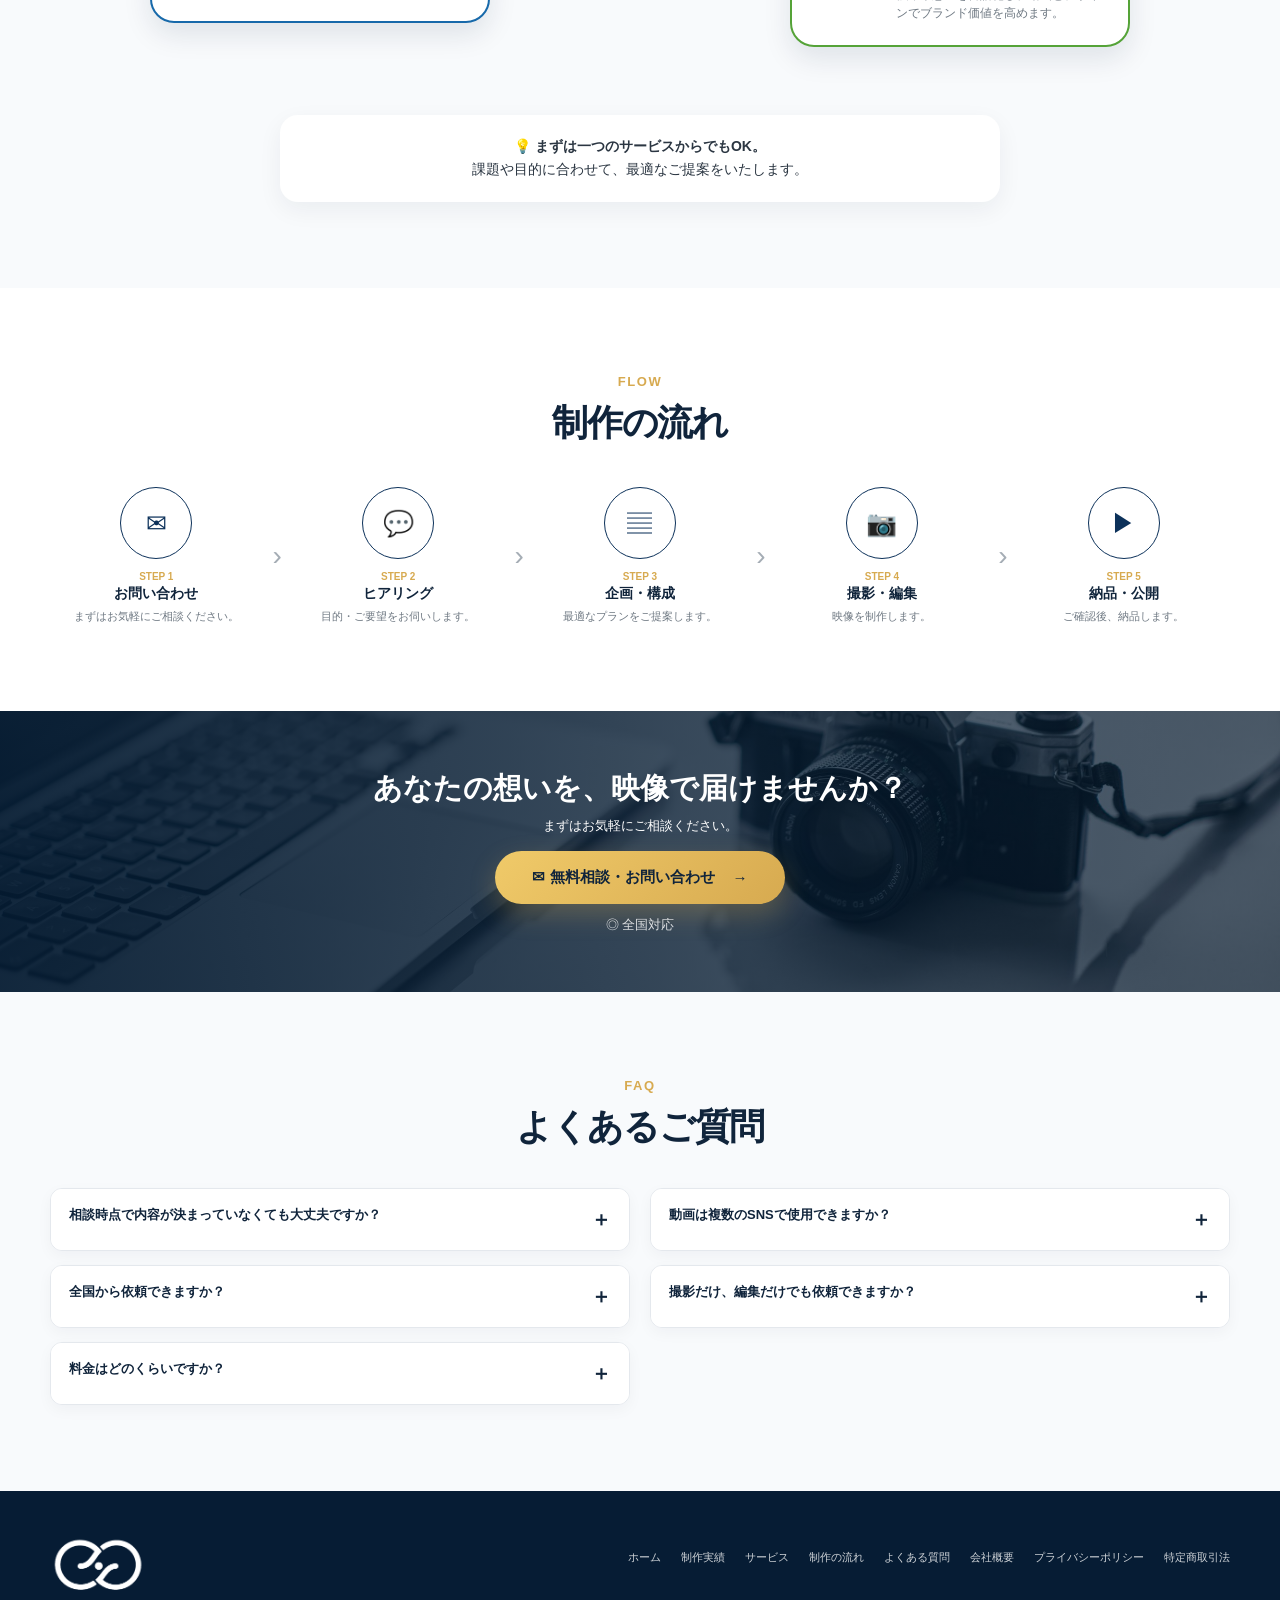
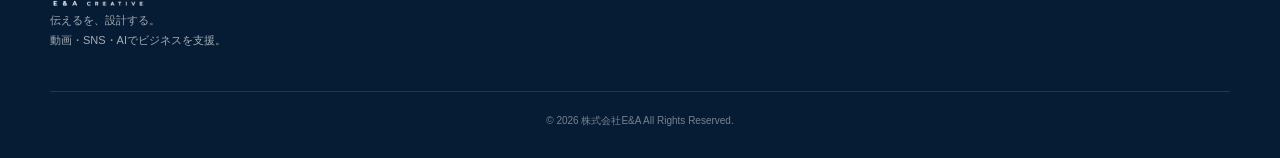
==== commit 94fab4c9: "Add files via upload" ====
--- a/index.html
+++ b/index.html
@@ -1,220 +1,266 @@
 <!DOCTYPE html>
 <html lang="ja">
 <head>
-<meta charset="UTF-8">
-<meta name="viewport" content="width=device-width, initial-scale=1.0">
-<title>E&A Creative｜動画制作・SNS運用・AIクリエイティブ</title>
-<meta name="description" content="E&A Creativeは、動画制作・SNS運用・AIクリエイティブを通じて、企業やサービスの伝え方を設計・支援します。">
-<meta name="google-site-verification" content="SJuVb69Yt1p-LeLvnlhJhGU6q53E-lnGrEjzEZ85P0A">
-<link rel="icon" href="images/logo.png" type="image/png">
-<link rel="stylesheet" href="style.css">
+  <meta charset="UTF-8">
+  <meta name="viewport" content="width=device-width, initial-scale=1.0">
+  <title>E&A Creative｜動画制作・SNS運用・AIクリエイティブ</title>
+  <meta name="description" content="E&A Creativeは、動画制作・SNS運用・AIクリエイティブを通じて、企業やサービスの伝え方を設計・支援します。">
+  <meta name="google-site-verification" content="SJuVb69Yt1p-LeLvnlhJhGU6q53E-lnGrEjzEZ85P0A">
+  <link rel="icon" href="images/logo.png" type="image/png">
+  <link rel="stylesheet" href="style.css">
 </head>
 <body>
-<div class="device">
-
-  <header class="hero">
-    <div class="hero-inner">
-      <div class="hero-brand"><img src="images/logo.png" alt="E&A Creative"></div>
-      <div class="hero-kicker">CREATIVE / SNS / AI</div>
-      <h1>伝えたい想いを、<br><span>伝わるクリエイティブへ。</span></h1>
-      <p>動画制作・SNS運用・AIクリエイティブまで。お客様の目的や課題に合わせて、必要な方法を一緒に考えます。</p>
-      <a class="btn" href="https://lin.ee/oaMVBY1" target="_blank" rel="noopener noreferrer">LINEで無料相談する</a>
-      <div class="hero-points" aria-label="サービスの特徴">
-        <span>企画から対応</span>
-        <span>動画・SNS・AI</span>
-        <span>全国対応</span>
-      </div>
-    </div>
-    <div class="scroll-sign">SCROLL</div>
-  </header>
-
-  <main>
-    <section class="section intro-section">
-      <div class="section-label">ABOUT</div>
-      <h2 class="h2-box">動画を作ることではなく、<br>伝わる方法を考える。</h2>
-      <p class="lead-text">動画制作、SNS運用、広告、AIクリエイティブ。手段を先に決めるのではなく、伝えたい相手と目的を整理し、必要なクリエイティブをご提案します。</p>
-    </section>
-
-    <section class="section section--alt">
-      <div class="section-label">PROBLEM</div>
-      <h2 class="h2-box">こんなお悩みは<br>ありませんか？</h2>
-      <div class="problem-list">
-        <div class="check-item"><div class="check-box"></div><span>SNSを始めたいが、何を発信すればよいか分からない</span></div>
-        <div class="check-item"><div class="check-box"></div><span>動画を作る時間や人員が足りない</span></div>
-        <div class="check-item"><div class="check-box"></div><span>商品・サービスの魅力がうまく伝わっていない</span></div>
-        <div class="check-item"><div class="check-box"></div><span>採用や集客にSNSを活用したい</span></div>
-      </div>
-      <p class="quiet-note">内容が決まっていない段階からでも、ご相談いただけます。</p>
-    </section>
-
-    <section class="section services-section">
-      <div class="section-label">SERVICE</div>
-      <h2 class="h2-box">目的に合わせて、<br>必要なところから。</h2>
-      <p class="section-intro">TLPCのようにサービス内容が直感的に伝わる構成を意識し、制作から運用までを整理しました。</p>
-
-      <article class="service-card service-card--large">
-        <div class="service-visual visual-movie"><span>SHORT MOVIE</span></div>
-        <div class="service-body">
-          <span class="service-num">01</span>
-          <h3>ショート動画制作</h3>
-          <p>TikTok・Instagramリール・YouTubeショートに対応。企画、撮影、編集まで一貫して行います。</p>
-        </div>
-      </article>
-
-      <article class="service-card service-card--large">
-        <div class="service-visual visual-sns"><span>SNS SUPPORT</span></div>
-        <div class="service-body">
-          <span class="service-num">02</span>
-          <h3>SNS運用支援</h3>
-          <p>投稿テーマの設計から投稿代行まで、継続して発信できる運用づくりをサポートします。</p>
-        </div>
-      </article>
-
-      <article class="service-card service-card--large">
-        <div class="service-visual visual-brand"><span>BRANDING</span></div>
-        <div class="service-body">
-          <span class="service-num">03</span>
-          <h3>集客・採用ブランディング</h3>
-          <p>会社や店舗の雰囲気、人の魅力、サービスの価値を動画で見える形にします。</p>
-        </div>
-      </article>
-    </section>
-
-    <section class="section section--ink">
-      <div class="section-label">WHY US</div>
-      <h2 class="h2-box">E&A Creativeの<br>3つの特徴</h2>
-      <div class="reason-list">
-        <article class="reason-item">
-          <span class="reason-num">01</span>
-          <div><h3>企画から投稿まで対応</h3><p>ただ撮影するだけでなく、誰に何を伝えるかという企画段階から伴走します。</p></div>
-        </article>
-        <article class="reason-item">
-          <span class="reason-num">02</span>
-          <div><h3>動画・SNS・AIを横断</h3><p>実写動画からSNS運用、AIを活用したクリエイティブまで、目的に合わせて組み合わせます。</p></div>
-        </article>
-        <article class="reason-item">
-          <span class="reason-num">03</span>
-          <div><h3>企画から運用まで伴走</h3><p>制作だけで終わらず、発信・運用・改善まで含めて継続的にサポートします。</p></div>
-        </article>
-      </div>
-    </section>
-
-    <section class="section works-section portfolio-section">
-      <div class="section-label">WORKS</div>
-      <h2 class="h2-box">制作実績</h2>
-      <p class="section-intro">採用・集客・サービスPRまで、目的に合わせたショート動画を企画・制作しています。横にスワイプしてご覧ください。</p>
-
-      <div class="portfolio-scroll" aria-label="制作実績一覧">
-        <article class="portfolio-card">
-          <div class="portfolio-video">
-            <iframe src="https://www.youtube.com/embed/tQVVFxrK33Y" title="SaaS広告 業務効率化ツール FlowDesk" loading="lazy" allow="accelerometer; autoplay; clipboard-write; encrypted-media; gyroscope; picture-in-picture; web-share" allowfullscreen></iframe>
-          </div>
-          <div class="portfolio-body">
-            <span class="portfolio-tag">SaaS / PR</span>
-            <h3>業務効率化ツール「FlowDesk」</h3>
-            <p>目的：BtoB SaaSのサービス理解・認知向上</p>
-          </div>
-        </article>
-
-        <article class="portfolio-card">
-          <div class="portfolio-video">
-            <iframe src="https://www.youtube.com/embed/7ln7jumhYU0" title="グループホーム 夜勤スタッフ採用動画" loading="lazy" allow="accelerometer; autoplay; clipboard-write; encrypted-media; gyroscope; picture-in-picture; web-share" allowfullscreen></iframe>
-          </div>
-          <div class="portfolio-body">
-            <span class="portfolio-tag">RECRUIT</span>
-            <h3>グループホーム 夜勤スタッフ採用</h3>
-            <p>目的：夜勤という働き方への興味喚起・応募促進</p>
-          </div>
-        </article>
-
-        <article class="portfolio-card">
-          <div class="portfolio-video">
-            <iframe src="https://www.youtube.com/embed/Oxyjat8pmpk" title="サービス管理責任者 採用動画" loading="lazy" allow="accelerometer; autoplay; clipboard-write; encrypted-media; gyroscope; picture-in-picture; web-share" allowfullscreen></iframe>
-          </div>
-          <div class="portfolio-body">
-            <span class="portfolio-tag">RECRUIT</span>
-            <h3>サービス管理責任者 採用動画</h3>
-            <p>目的：採用ターゲットへの認知・応募意欲の向上</p>
-          </div>
-        </article>
-
-        <article class="portfolio-card">
-          <div class="portfolio-video">
-            <iframe src="https://www.youtube.com/embed/7LgqKKXAIbM" title="就労継続支援B型 利用者募集動画" loading="lazy" allow="accelerometer; autoplay; clipboard-write; encrypted-media; gyroscope; picture-in-picture; web-share" allowfullscreen></iframe>
-          </div>
-          <div class="portfolio-body">
-            <span class="portfolio-tag">PROMOTION</span>
-            <h3>就労継続支援B型 利用者募集</h3>
-            <p>目的：地域の対象者への認知拡大・問い合わせ促進</p>
-          </div>
-        </article>
-
-        <article class="portfolio-card">
-          <div class="portfolio-video">
-            <iframe src="https://www.youtube.com/embed/GUXnkZztyaM" title="就労継続支援B型 SNS広告動画" loading="lazy" allow="accelerometer; autoplay; clipboard-write; encrypted-media; gyroscope; picture-in-picture; web-share" allowfullscreen></iframe>
-          </div>
-          <div class="portfolio-body">
-            <span class="portfolio-tag">SNS AD</span>
-            <h3>就労継続支援B型 SNS広告</h3>
-            <p>目的：利用者募集に向けたSNS広告クリエイティブ</p>
-          </div>
-        </article>
-      </div>
-
-      <div class="portfolio-more">
-        <a href="https://www.youtube.com/@ea-marketing-ok" target="_blank" rel="noopener noreferrer">YouTubeで制作実績をもっと見る →</a>
-      </div>
-    </section>
-
-<section class="section cta-panel brand-cta-panel">
-      <div class="brand-cta-logo"><img src="images/logo.png" alt="E&A Creative"></div>
-      <div class="section-label">CONTACT</div>
-      <h2 class="h2-box">伝え方から、
-        <br>一緒に考えます。</h2>
-      <p>動画制作・SNS運用・AIクリエイティブのご相談は、E&A Creativeへ。</p>
-      <a class="btn" href="https://lin.ee/oaMVBY1" target="_blank" rel="noopener noreferrer">無料相談する</a>
-    </section>
-
-    <section class="section section--alt flow-section">
-      <div class="section-label">FLOW</div>
-      <h2 class="h2-box">ご相談から納品まで。</h2>
-      <div class="flow-list">
-        <div class="flow-step"><div class="flow-num">01</div><div class="flow-content"><b>無料相談</b><span>LINEまたはオンラインで、ご希望やお悩みを伺います。</span></div></div>
-        <div class="flow-step"><div class="flow-num">02</div><div class="flow-content"><b>ヒアリング・企画</b><span>目的やターゲットを整理し、動画の方向性をご提案します。</span></div></div>
-        <div class="flow-step"><div class="flow-num">03</div><div class="flow-content"><b>撮影</b><span>企画内容に合わせて撮影を行います。</span></div></div>
-        <div class="flow-step"><div class="flow-num">04</div><div class="flow-content"><b>編集・ご確認</b><span>編集した動画をご確認いただき、必要に応じて調整します。</span></div></div>
-        <div class="flow-step"><div class="flow-num">05</div><div class="flow-content"><b>納品・運用</b><span>動画を納品し、ご希望に応じて投稿や運用も支援します。</span></div></div>
-      </div>
-    </section>
-
-    <section class="section faq-section">
-      <div class="section-label">FAQ</div>
-      <h2 class="h2-box">よくあるご質問</h2>
-      <div class="faq-item"><button class="faq-q" type="button">相談時点で内容が決まっていなくても大丈夫ですか？ <span>＋</span></button><div class="faq-a">はい。課題や目的を一緒に整理しながら、必要な動画や運用方法をご提案します。</div></div>
-      <div class="faq-item"><button class="faq-q" type="button">動画は複数のSNSで使用できますか？ <span>＋</span></button><div class="faq-a">はい。TikTok・Instagram・YouTubeショートなど、複数媒体でご利用いただけます。</div></div>
-      <div class="faq-item"><button class="faq-q" type="button">沖縄県外でも依頼できますか？ <span>＋</span></button><div class="faq-a">可能です。全国の支店ネットワークを活かして対応いたします。</div></div>
-      <div class="faq-item"><button class="faq-q" type="button">撮影だけ、編集だけでも依頼できますか？ <span>＋</span></button><div class="faq-a">ご相談内容に応じて対応します。必要な範囲をお聞かせください。</div></div>
-      <div class="faq-item"><button class="faq-q" type="button">料金はどのくらいですか？ <span>＋</span></button><div class="faq-a">撮影内容や制作本数、運用範囲によって異なります。無料相談後にお見積りをご案内します。</div></div>
-    </section>
-<section class="section section--dark final-cta">
-      <div class="section-label">LET'S TALK</div>
-      <h2 class="h2-box">あなたの「伝えたい」を、<br>まずは聞かせてください。</h2>
-      <p>まだ課題が明確でなくても問題ありません。相談しながら、一緒に整理していきます。</p>
-      <a class="btn" href="https://lin.ee/oaMVBY1" target="_blank" rel="noopener noreferrer">LINEで無料相談する</a>
-      <div class="btn-note">無理な営業や契約を急かすことはありません。</div>
-    </section>
-  </main>
-
-  <footer class="footer">
-    株式会社E&A｜E&A Creative<br>
-    <a href="privacy.html">プライバシーポリシー</a>｜<a href="company.html">会社概要</a>｜<a href="commerce.html">特定商取引法に基づく表記</a><br>
-    © 2026 株式会社E&A All Rights Reserved.
-  </footer>
-
-  <div class="sticky-cta">
-    <a class="btn" href="https://lin.ee/oaMVBY1" target="_blank" rel="noopener noreferrer">LINEで無料相談する</a>
+
+<header class="site-header">
+  <div class="header-inner">
+    <a class="header-logo" href="#top" aria-label="E&A Creative トップへ">
+      <img src="images/logo.png" alt="E&A Creative">
+    </a>
+
+    <nav class="desktop-nav" aria-label="メインナビゲーション">
+      <a href="#problem">お悩み</a>
+      <a href="#reason">選ばれる理由</a>
+      <a href="#works">制作実績</a>
+      <a href="#service">サービス</a>
+      <a href="#flow">制作の流れ</a>
+      <a href="#faq">よくある質問</a>
+    </nav>
+
+    <a class="header-contact" href="https://lin.ee/oaMVBY1" target="_blank" rel="noopener noreferrer">
+      <span class="mail-icon">✉</span>
+      <span>お問い合わせ<small>全国対応</small></span>
+    </a>
+
+    <button class="menu-btn" type="button" aria-label="メニューを開く" aria-expanded="false">
+      <span></span><span></span><span></span>
+    </button>
   </div>
+
+  <nav class="mobile-nav" aria-label="モバイルナビゲーション">
+    <a href="#problem">お悩み</a>
+    <a href="#reason">選ばれる理由</a>
+    <a href="#works">制作実績</a>
+    <a href="#service">サービス</a>
+    <a href="#flow">制作の流れ</a>
+    <a href="#faq">よくある質問</a>
+    <a class="mobile-contact" href="https://lin.ee/oaMVBY1" target="_blank" rel="noopener noreferrer">無料相談する</a>
+  </nav>
+</header>
+
+<main id="top">
+  <section class="hero">
+    <div class="hero-overlay"></div>
+    <div class="container hero-inner">
+      <div class="hero-copy">
+        <p class="hero-kicker">VIDEO / SNS / AI CREATIVE</p>
+        <h1>伝わる動画で、<br><span>ビジネスを動かす。</span></h1>
+        <p class="hero-lead">企画から撮影・編集・運用までワンストップで。<br>成果につながる動画と発信を設計します。</p>
+
+        <div class="hero-features">
+          <span>💡 企画・構成</span>
+          <span>📷 撮影</span>
+          <span>▶ 編集</span>
+        </div>
+
+        <a class="cta-btn" href="https://lin.ee/oaMVBY1" target="_blank" rel="noopener noreferrer">まずは無料で相談する <span>→</span></a>
+        <p class="area-note">◎ 全国対応</p>
+      </div>
+    </div>
+  </section>
+
+  <section class="section problem-section" id="problem">
+    <div class="container">
+      <p class="section-eyebrow">こんなお悩みありませんか？</p>
+      <h2>動画・SNS活用に関するお悩み</h2>
+
+      <div class="problem-layout">
+        <div class="problem-side problem-side-left">
+          <div class="problem-bubble"><span class="bubble-icon">↗</span><p>SNSを始めたいが、<br>何を発信すればよいか分からない</p></div>
+          <div class="problem-bubble"><span class="bubble-icon">👥</span><p>商品・サービスの魅力が<br>うまく伝わっていない</p></div>
+        </div>
+
+        <div class="problem-person-wrap">
+          <img src="images/problem-person.svg" alt="動画やSNS活用について悩む担当者のイラスト">
+        </div>
+
+        <div class="problem-side problem-side-right">
+          <div class="problem-bubble"><span class="bubble-icon">▶</span><p>動画を作る時間や<br>人員が足りない</p></div>
+          <div class="problem-bubble"><span class="bubble-icon">📣</span><p>採用や集客に<br>SNSを活用したい</p></div>
+        </div>
+      </div>
+
+      <p class="problem-note">内容が決まっていない段階からでも、ご相談いただけます。</p>
+    </div>
+  </section>
+
+  <section class="section reason-section" id="reason">
+    <div class="container">
+      <p class="section-eyebrow light">WHY E&A CREATIVE</p>
+      <h2 class="light">E&A Creativeが選ばれる理由</h2>
+
+      <div class="reason-grid">
+        <article class="reason-card">
+          <div class="reason-icon">💡</div>
+          <h3>企画から一貫対応</h3>
+          <p>目的やターゲットを整理し、伝わる企画・構成からご提案します。</p>
+        </article>
+        <article class="reason-card">
+          <div class="reason-icon">📹</div>
+          <h3>高品質な映像制作</h3>
+          <p>実写撮影からAIクリエイティブまで、目的に応じた表現に対応します。</p>
+        </article>
+        <article class="reason-card">
+          <div class="reason-icon">⇄</div>
+          <h3>動画・SNS・AIを横断</h3>
+          <p>動画制作だけで終わらず、SNS運用や広告活用まで組み合わせます。</p>
+        </article>
+        <article class="reason-card">
+          <div class="reason-icon">💬</div>
+          <h3>運用・改善まで伴走</h3>
+          <p>発信後の運用や改善も含め、継続的なコミュニケーションを支援します。</p>
+        </article>
+      </div>
+    </div>
+  </section>
+
+  <section class="section works-section" id="works">
+    <div class="container">
+      <p class="section-eyebrow">WORKS</p>
+      <h2>制作実績</h2>
+      <p class="section-lead">採用・集客・サービスPRまで、目的に合わせたショート動画を制作しています。</p>
+
+      <div class="works-scroll">
+        <article class="work-card">
+          <div class="work-video"><iframe src="https://www.youtube.com/embed/tQVVFxrK33Y" title="FlowDesk SaaS広告" loading="lazy" allowfullscreen></iframe></div>
+          <div class="work-body"><span class="work-tag blue">SaaS / PR</span><h3>FlowDesk</h3><p>BtoB SaaSのサービス理解・認知向上</p></div>
+        </article>
+        <article class="work-card">
+          <div class="work-video"><iframe src="https://www.youtube.com/embed/7ln7jumhYU0" title="グループホーム夜勤スタッフ採用" loading="lazy" allowfullscreen></iframe></div>
+          <div class="work-body"><span class="work-tag orange">採用</span><h3>グループホーム夜勤採用</h3><p>働き方への興味喚起・応募促進</p></div>
+        </article>
+        <article class="work-card">
+          <div class="work-video"><iframe src="https://www.youtube.com/embed/Oxyjat8pmpk" title="サービス管理責任者採用" loading="lazy" allowfullscreen></iframe></div>
+          <div class="work-body"><span class="work-tag orange">採用</span><h3>サービス管理責任者採用</h3><p>採用ターゲットへの認知・応募意欲向上</p></div>
+        </article>
+        <article class="work-card">
+          <div class="work-video"><iframe src="https://www.youtube.com/embed/7LgqKKXAIbM" title="就労継続支援B型利用者募集" loading="lazy" allowfullscreen></iframe></div>
+          <div class="work-body"><span class="work-tag green">利用者募集</span><h3>B型利用者募集</h3><p>地域の対象者への認知拡大・問い合わせ促進</p></div>
+        </article>
+        <article class="work-card">
+          <div class="work-video"><iframe src="https://www.youtube.com/embed/GUXnkZztyaM" title="就労継続支援B型SNS広告" loading="lazy" allowfullscreen></iframe></div>
+          <div class="work-body"><span class="work-tag pink">SNS広告</span><h3>B型SNS広告</h3><p>利用者募集に向けたSNS広告クリエイティブ</p></div>
+        </article>
+      </div>
+
+      <div class="works-more">
+        <a href="https://www.youtube.com/@ea-marketing-ok" target="_blank" rel="noopener noreferrer">▶ YouTubeで他の作品を見る</a>
+      </div>
+    </div>
+  </section>
+
+  <section class="section service-section" id="service">
+    <div class="container">
+      <p class="section-eyebrow">SERVICE</p>
+      <h2>目的に合わせて、必要なところから。</h2>
+      <p class="section-lead">企画・制作・運用まで、必要な領域を組み合わせてご提案します。</p>
+
+      <div class="service-map">
+        <article class="service-node service-movie">
+          <div class="service-node-icon">🎬</div>
+          <div><h3>ショート動画制作</h3><strong>認知・集客・採用に強い</strong><p>TikTok / Instagram / YouTube Shortsなど、目的に合わせた動画を制作します。</p></div>
+        </article>
+
+        <article class="service-node service-sns">
+          <div class="service-node-icon blue-bg">💬</div>
+          <div><h3>SNS運用支援</h3><strong class="blue-text">継続的な発信で成果を最大化</strong><p>企画・投稿・分析まで一貫サポート。運用の手間を減らします。</p></div>
+        </article>
+
+        <div class="service-hub">
+          <img src="images/logo.png" alt="E&A Creative">
+        </div>
+
+        <article class="service-node service-brand">
+          <div class="service-node-icon green-bg">👥</div>
+          <div><h3>集客・採用ブランディング</h3><strong class="green-text">伝えたい価値を、伝わる形に</strong><p>強みや想いを言語化し、動画とデザインでブランド価値を高めます。</p></div>
+        </article>
+
+        <span class="map-line line-top"></span>
+        <span class="map-line line-left"></span>
+        <span class="map-line line-right"></span>
+      </div>
+
+      <div class="service-note">💡 <b>まずは一つのサービスからでもOK。</b><br>課題や目的に合わせて、最適なご提案をいたします。</div>
+    </div>
+  </section>
+
+  <section class="section flow-section" id="flow">
+    <div class="container">
+      <p class="section-eyebrow">FLOW</p>
+      <h2>制作の流れ</h2>
+      <div class="flow-grid">
+        <div class="flow-item"><div class="flow-icon">✉</div><span>STEP 1</span><h3>お問い合わせ</h3><p>まずはお気軽にご相談ください。</p></div>
+        <div class="flow-arrow">›</div>
+        <div class="flow-item"><div class="flow-icon">💬</div><span>STEP 2</span><h3>ヒアリング</h3><p>目的・ご要望をお伺いします。</p></div>
+        <div class="flow-arrow">›</div>
+        <div class="flow-item"><div class="flow-icon">▤</div><span>STEP 3</span><h3>企画・構成</h3><p>最適なプランをご提案します。</p></div>
+        <div class="flow-arrow">›</div>
+        <div class="flow-item"><div class="flow-icon">📷</div><span>STEP 4</span><h3>撮影・編集</h3><p>映像を制作します。</p></div>
+        <div class="flow-arrow">›</div>
+        <div class="flow-item"><div class="flow-icon">▶</div><span>STEP 5</span><h3>納品・公開</h3><p>ご確認後、納品します。</p></div>
+      </div>
+    </div>
+  </section>
+
+  <section class="wide-cta">
+    <div class="wide-cta-overlay"></div>
+    <div class="container wide-cta-inner">
+      <h2>あなたの想いを、映像で届けませんか？</h2>
+      <p>まずはお気軽にご相談ください。</p>
+      <a class="cta-btn" href="https://lin.ee/oaMVBY1" target="_blank" rel="noopener noreferrer">✉ 無料相談・お問い合わせ <span>→</span></a>
+      <p class="area-note">◎ 全国対応</p>
+    </div>
+  </section>
+
+  <section class="section faq-section" id="faq">
+    <div class="container">
+      <p class="section-eyebrow">FAQ</p>
+      <h2>よくあるご質問</h2>
+
+      <div class="faq-grid">
+        <div class="faq-item"><button class="faq-q" type="button">相談時点で内容が決まっていなくても大丈夫ですか？ <span>＋</span></button><div class="faq-a">はい。課題や目的を一緒に整理しながら、必要な動画や運用方法をご提案します。</div></div>
+        <div class="faq-item"><button class="faq-q" type="button">動画は複数のSNSで使用できますか？ <span>＋</span></button><div class="faq-a">はい。TikTok・Instagram・YouTube Shortsなど、複数媒体でご利用いただけます。</div></div>
+        <div class="faq-item"><button class="faq-q" type="button">全国から依頼できますか？ <span>＋</span></button><div class="faq-a">はい。全国対応しております。撮影内容や場所についてもお気軽にご相談ください。</div></div>
+        <div class="faq-item"><button class="faq-q" type="button">撮影だけ、編集だけでも依頼できますか？ <span>＋</span></button><div class="faq-a">ご相談内容に応じて対応します。必要な範囲をお聞かせください。</div></div>
+        <div class="faq-item"><button class="faq-q" type="button">料金はどのくらいですか？ <span>＋</span></button><div class="faq-a">撮影内容や制作本数、運用範囲によって異なります。無料相談後にお見積りをご案内します。</div></div>
+      </div>
+    </div>
+  </section>
+</main>
+
+<footer class="footer">
+  <div class="container footer-inner">
+    <div class="footer-brand">
+      <img src="images/logo.png" alt="E&A Creative">
+      <p>伝えるを、設計する。<br>動画・SNS・AIでビジネスを支援。</p>
+    </div>
+    <nav class="footer-nav">
+      <a href="#top">ホーム</a>
+      <a href="#works">制作実績</a>
+      <a href="#service">サービス</a>
+      <a href="#flow">制作の流れ</a>
+      <a href="#faq">よくある質問</a>
+      <a href="company.html">会社概要</a>
+      <a href="privacy.html">プライバシーポリシー</a>
+      <a href="commerce.html">特定商取引法</a>
+    </nav>
+    <p class="copyright">© 2026 株式会社E&A All Rights Reserved.</p>
+  </div>
+</footer>
+
+<div class="sticky-mobile-cta">
+  <a href="https://lin.ee/oaMVBY1" target="_blank" rel="noopener noreferrer">無料相談する</a>
 </div>
+
 <script src="script.js"></script>
 </body>
-</html>
+</html>
--- a/style.css
+++ b/style.css
@@ -1,290 +1,291 @@
 :root{
-  --ink:#15212d;
-  --ink-soft:#263646;
-  --navy:#1c3550;
-  --cream:#f3f0e8;
-  --sand:#ded4c2;
-  --paper:#fbfaf7;
+  --navy:#061f3d;
+  --navy2:#0c315a;
+  --gold:#d7aa50;
+  --gold2:#f0ca69;
+  --orange:#f27a21;
+  --blue:#1769aa;
+  --green:#55a338;
+  --pink:#c34788;
+  --ink:#10243b;
+  --text:#2b3642;
+  --muted:#6f7983;
+  --bg:#f7f9fb;
+  --line:#e4e8ed;
   --white:#fff;
-  --text:#28323b;
-  --muted:#69737c;
-  --line:#dddcd6;
-  --green:#06c755;
-  --green-dark:#04a848;
+  --shadow:0 12px 28px rgba(7,31,61,.10);
 }
 *{box-sizing:border-box;margin:0;padding:0}
-html{scroll-behavior:smooth;overflow-x:hidden}
+html{scroll-behavior:smooth}
 body{
-  font-family:"Hiragino Kaku Gothic ProN","Yu Gothic",sans-serif;
+  font-family:"Hiragino Kaku Gothic ProN","Yu Gothic",Meiryo,sans-serif;
   color:var(--text);
-  background:#e8e8e5;
+  background:#fff;
   -webkit-font-smoothing:antialiased;
-  overflow-x:hidden;
-}
-a{text-decoration:none}
+}
+a{text-decoration:none;color:inherit}
+img{max-width:100%;display:block}
 button{font:inherit}
-.device{
-  width:100%;
-  max-width:440px;
-  margin:0 auto;
-  background:var(--paper);
-  min-height:100vh;
-  position:relative;
-  padding-bottom:72px;
-  box-shadow:0 0 50px rgba(20,30,40,.12);
-  overflow:hidden;
-}
-.hero{
-  position:relative;
-  min-height:92svh;
-  display:flex;
-  align-items:flex-end;
-  color:#fff;
-  background:url('images/hero-bg.jpg') center/cover no-repeat;
-  isolation:isolate;
-}
-.hero::before{
-  content:"";
-  position:absolute;inset:0;
-  background:linear-gradient(180deg,rgba(9,18,27,.10) 0%,rgba(9,18,27,.35) 38%,rgba(9,18,27,.88) 100%);
-  z-index:-1;
-}
-.hero-inner{padding:104px 26px 84px;width:100%}
-.hero-kicker,.section-label{
-  font-size:10px;
-  font-weight:700;
-  letter-spacing:.22em;
-  text-transform:uppercase;
-}
-.hero-kicker{color:rgba(255,255,255,.72);margin-bottom:18px}
-.hero h1{
-  font-size:31px;
-  line-height:1.38;
-  letter-spacing:-.045em;
-  font-weight:700;
-  margin-bottom:22px;
-}
-.hero h1 span{font-weight:800}
-.hero p{font-size:13.5px;line-height:2;color:rgba(255,255,255,.86);margin-bottom:28px}
-.hero-points{display:flex;flex-wrap:wrap;gap:8px;margin-top:22px}
-.hero-points span{font-size:10.5px;letter-spacing:.03em;border:1px solid rgba(255,255,255,.38);padding:8px 10px;color:rgba(255,255,255,.9)}
-.scroll-sign{position:absolute;right:19px;bottom:24px;font-size:8px;letter-spacing:.24em;writing-mode:vertical-rl;color:rgba(255,255,255,.58)}
-.scroll-sign::after{content:"";display:block;width:1px;height:42px;background:rgba(255,255,255,.5);margin:10px auto 0}
-.section{position:relative;padding:72px 25px}
-.section--alt{background:var(--cream)}
-.section--ink{background:var(--ink);color:#fff}
-.section--dark{background:linear-gradient(150deg,#1b3148 0%,#101c28 100%);color:#fff}
-.section-label{color:#8a7660;margin-bottom:18px}
-.section--ink .section-label,.section--dark .section-label{color:#b7a58c}
-.h2-box{font-size:25px;line-height:1.52;letter-spacing:-.035em;font-weight:700;margin-bottom:22px;color:inherit}
-.lead-text,.section-intro{font-size:13.5px;line-height:2.05;color:var(--muted)}
-.intro-section{padding-top:84px;padding-bottom:84px}
-.problem-list{margin-top:32px;border-top:1px solid rgba(40,50,60,.17)}
-.check-item{display:flex;gap:14px;align-items:flex-start;padding:19px 0;border-bottom:1px solid rgba(40,50,60,.17);font-size:13px;line-height:1.75;cursor:pointer}
-.check-box{width:17px;height:17px;border:1px solid #8b8b85;flex-shrink:0;margin-top:3px;position:relative;transition:.2s}
-.check-box.checked{background:var(--ink);border-color:var(--ink)}
-.check-box.checked::after{content:"✓";position:absolute;left:2px;top:-4px;color:#fff;font-size:13px;font-weight:700}
-.quiet-note{font-size:11px;line-height:1.8;color:var(--muted);margin-top:22px}
-.services-section{padding-bottom:82px}
-.service-card--large{margin-top:34px;background:#fff}
-.service-visual{height:220px;display:flex;align-items:flex-end;padding:18px;position:relative;overflow:hidden;background-size:cover;background-position:center}
-.service-visual::before{content:"";position:absolute;inset:0;background:linear-gradient(to top,rgba(13,25,36,.74),rgba(13,25,36,.05))}
-.service-visual span{position:relative;color:#fff;font-size:9px;letter-spacing:.22em;font-weight:700}
-.visual-movie{background-image:url('https://images.unsplash.com/photo-1485846234645-a62644f84728?auto=format&fit=crop&w=900&q=80')}
-.visual-sns{background-image:url('https://images.unsplash.com/photo-1611162617474-5b21e879e113?auto=format&fit=crop&w=900&q=80')}
-.visual-brand{background-image:url('https://images.unsplash.com/photo-1521737711867-e3b97375f902?auto=format&fit=crop&w=900&q=80')}
-.service-body{padding:24px 20px 27px;border:1px solid var(--line);border-top:0}
-.service-num{font-family:Georgia,serif;color:#9e8a72;font-size:12px;letter-spacing:.12em}
-.service-body h3{font-size:18px;margin:9px 0 10px;letter-spacing:-.02em}
-.service-body p{font-size:12.5px;line-height:1.9;color:var(--muted)}
-.reason-list{margin-top:35px}
-.reason-item{display:grid;grid-template-columns:52px 1fr;gap:14px;padding:26px 0;border-top:1px solid rgba(255,255,255,.18)}
-.reason-item:last-child{border-bottom:1px solid rgba(255,255,255,.18)}
-.reason-num{font-family:Georgia,serif;font-style:italic;color:#c4b298;font-size:25px}
-.reason-item h3{font-size:16px;margin-bottom:9px}
-.reason-item p{font-size:12.5px;line-height:1.9;color:rgba(255,255,255,.67)}
-.work-grid{display:grid;grid-template-columns:1fr 1fr;gap:10px;margin-top:32px}
-.work-card{aspect-ratio:1/1.15;padding:17px;display:flex;flex-direction:column;justify-content:flex-end;color:#fff;position:relative;overflow:hidden;background:linear-gradient(145deg,#394b5a,#172635)}
-.work-card:nth-child(2n){background:linear-gradient(145deg,#b0a18d,#675b4d)}
-.work-card:nth-child(3n){background:linear-gradient(145deg,#71818b,#273944)}
-.work-card::before{content:"";position:absolute;width:110px;height:110px;border:1px solid rgba(255,255,255,.15);border-radius:50%;right:-42px;top:-35px}
-.work-card span,.work-card b{position:relative}
-.work-card span{font-size:8px;letter-spacing:.14em;color:rgba(255,255,255,.65);margin-bottom:5px}
-.work-card b{font-size:13px}
-.cta-panel{background:#d8cfbf}
-.cta-panel p,.final-cta p{font-size:13px;line-height:1.95;color:rgba(30,40,48,.72);margin-bottom:26px}
-.final-cta p{color:rgba(255,255,255,.72)}
-.btn{display:block;width:100%;text-align:center;background:linear-gradient(135deg,var(--green),var(--green-dark));color:#fff;font-weight:700;font-size:14px;padding:17px 16px;border-radius:2px;box-shadow:0 10px 25px rgba(6,199,85,.23);transition:transform .2s ease,box-shadow .2s ease}
-.btn:hover,.btn:focus-visible{transform:translateY(-2px);box-shadow:0 14px 30px rgba(6,199,85,.32)}
-.flow-list{margin-top:32px}
-.flow-step{display:grid;grid-template-columns:48px 1fr;gap:16px;position:relative;padding-bottom:28px}
-.flow-step:not(:last-child)::after{content:"";position:absolute;left:22px;top:37px;bottom:2px;width:1px;background:#bfb7aa}
-.flow-num{font-family:Georgia,serif;font-size:14px;font-style:italic;color:#89765f;border:1px solid #ab9f90;width:45px;height:45px;border-radius:50%;display:flex;align-items:center;justify-content:center;background:var(--cream);position:relative;z-index:1}
-.flow-content{padding-top:5px}
-.flow-content b{font-size:14px;display:block;margin-bottom:7px}
-.flow-content span{font-size:12px;line-height:1.8;color:var(--muted)}
-.faq-item{border-top:1px solid var(--line)}
-.faq-item:last-child{border-bottom:1px solid var(--line)}
-.faq-q{width:100%;border:0;background:none;text-align:left;padding:19px 0;font-size:13px;font-weight:700;line-height:1.65;display:flex;justify-content:space-between;align-items:center;cursor:pointer;color:var(--text)}
-.faq-q span{font-size:18px;font-weight:400;margin-left:15px;transition:transform .25s ease}
-.faq-a{max-height:0;overflow:hidden;padding:0;font-size:12px;line-height:1.9;color:var(--muted);transition:max-height .3s ease,padding .3s ease}
-.faq-item.open .faq-a{max-height:220px;padding:0 0 20px}
+.container{width:min(1180px,calc(100% - 48px));margin:0 auto}
+
+/* Header */
+.site-header{position:sticky;top:0;z-index:1000;background:rgba(255,255,255,.97);border-bottom:1px solid rgba(7,31,61,.08);backdrop-filter:blur(10px)}
+.header-inner{height:82px;width:min(1240px,calc(100% - 40px));margin:auto;display:flex;align-items:center;gap:28px}
+.header-logo{width:185px;flex-shrink:0}
+.header-logo img{width:100%;height:58px;object-fit:contain;object-position:left center}
+.desktop-nav{display:flex;align-items:center;gap:24px;margin-left:auto}
+.desktop-nav a{font-size:13px;font-weight:700;color:var(--ink);transition:.2s}
+.desktop-nav a:hover{color:var(--gold)}
+.header-contact{display:flex;align-items:center;gap:10px;background:linear-gradient(135deg,var(--gold2),var(--gold));color:var(--ink);font-weight:800;padding:12px 18px;border-radius:12px;box-shadow:0 8px 20px rgba(215,170,80,.22)}
+.header-contact small{display:block;font-size:10px;text-align:center;margin-top:2px}
+.mail-icon{font-size:21px}
+.menu-btn,.mobile-nav{display:none}
+
+/* Hero */
+.hero{position:relative;min-height:540px;background:url('images/hero-bg.jpg') center/cover no-repeat;color:#fff;overflow:hidden}
+.hero-overlay{position:absolute;inset:0;background:linear-gradient(90deg,rgba(2,21,42,.98) 0%,rgba(3,26,51,.92) 45%,rgba(3,27,52,.25) 72%,rgba(3,27,52,.05) 100%)}
+.hero-inner{position:relative;z-index:1;display:flex;align-items:center;min-height:540px}
+.hero-copy{max-width:610px;padding:58px 0}
+.hero-kicker{font-size:12px;letter-spacing:.2em;color:#d7e5f0;margin-bottom:18px;font-weight:700}
+.hero h1{font-size:56px;line-height:1.28;letter-spacing:-.045em;color:#fff;margin-bottom:22px}
+.hero h1 span{color:var(--gold2)}
+.hero-lead{font-size:17px;line-height:1.9;color:rgba(255,255,255,.92);font-weight:600;margin-bottom:25px}
+.hero-features{display:flex;gap:12px;flex-wrap:wrap;margin-bottom:25px}
+.hero-features span{background:#fff;color:var(--ink);border-radius:999px;padding:10px 18px;font-size:13px;font-weight:700;box-shadow:0 5px 18px rgba(0,0,0,.08)}
+.cta-btn{display:inline-flex;justify-content:center;align-items:center;gap:18px;min-width:290px;padding:17px 26px;background:linear-gradient(135deg,var(--gold2),var(--gold));color:var(--ink);font-size:15px;font-weight:800;border-radius:999px;box-shadow:0 10px 26px rgba(215,170,80,.28);transition:.2s}
+.cta-btn:hover{transform:translateY(-2px);box-shadow:0 14px 32px rgba(215,170,80,.36)}
+.area-note{font-size:12px;margin-top:13px;color:rgba(255,255,255,.82);text-align:center;width:290px}
+
+/* Shared */
+.section{padding:86px 0}
+.section-eyebrow{text-align:center;color:var(--gold);font-weight:800;font-size:13px;letter-spacing:.12em;margin-bottom:8px}
+.section-eyebrow.light{color:var(--gold2)}
+.section h2{text-align:center;color:var(--ink);font-size:36px;line-height:1.45;letter-spacing:-.035em;margin-bottom:12px}
+.section h2.light{color:#fff}
+.section-lead{text-align:center;color:var(--muted);font-size:14px;line-height:1.85;margin-bottom:38px}
+
+/* Problem */
+.problem-section{background:linear-gradient(180deg,#fff 0%,#f2f7fb 100%)}
+.problem-layout{display:grid;grid-template-columns:1fr 290px 1fr;align-items:center;gap:28px;margin-top:36px}
+.problem-side{display:flex;flex-direction:column;gap:26px}
+.problem-bubble{position:relative;display:flex;align-items:center;gap:13px;background:#fff;border:1px solid #dfe8f0;border-radius:24px;padding:18px 20px;box-shadow:var(--shadow);font-weight:700;line-height:1.65;font-size:14px}
+.problem-side-left .problem-bubble::after,.problem-side-right .problem-bubble::after{content:"";position:absolute;top:50%;width:18px;height:18px;background:#fff;transform:translateY(-50%) rotate(45deg)}
+.problem-side-left .problem-bubble::after{right:-9px;border-top:1px solid #dfe8f0;border-right:1px solid #dfe8f0}
+.problem-side-right .problem-bubble::after{left:-9px;border-left:1px solid #dfe8f0;border-bottom:1px solid #dfe8f0}
+.bubble-icon{display:grid;place-items:center;flex:0 0 48px;height:48px;border-radius:50%;background:#eef5fb;color:var(--navy2);font-size:22px}
+.problem-person-wrap{align-self:end}
+.problem-person-wrap img{width:280px;margin:auto}
+.problem-note{text-align:center;color:var(--muted);font-size:13px;margin-top:28px}
+
+/* Reason */
+.reason-section{background:linear-gradient(135deg,var(--navy) 0%,#092b50 100%)}
+.reason-grid{display:grid;grid-template-columns:repeat(4,1fr);gap:18px;margin-top:34px}
+.reason-card{background:#fff;border-radius:12px;padding:30px 22px;text-align:center;box-shadow:0 10px 25px rgba(0,0,0,.12)}
+.reason-icon{width:64px;height:64px;margin:0 auto 18px;border-radius:50%;display:grid;place-items:center;background:#eff5fa;font-size:30px}
+.reason-card h3{color:var(--ink);font-size:17px;margin-bottom:10px}
+.reason-card p{color:var(--muted);font-size:12.5px;line-height:1.8}
+
+/* Works */
+.works-section{background:#fff}
+.works-scroll{display:flex;gap:16px;overflow-x:auto;scroll-snap-type:x mandatory;padding:4px 2px 18px;scrollbar-width:thin}
+.work-card{flex:0 0 210px;scroll-snap-align:start;background:#fff;border:1px solid var(--line);border-radius:8px;overflow:hidden;box-shadow:0 7px 18px rgba(20,35,55,.07)}
+.work-video{aspect-ratio:9/16;background:#071b30}
+.work-video iframe{width:100%;height:100%;border:0;display:block}
+.work-body{padding:15px}
+.work-tag{display:inline-block;padding:4px 9px;border-radius:999px;color:#fff;font-size:9px;font-weight:800;margin-bottom:9px}
+.work-tag.blue{background:var(--blue)} .work-tag.orange{background:#e99322}.work-tag.green{background:var(--green)}.work-tag.pink{background:var(--pink)}
+.work-body h3{font-size:15px;color:var(--ink);margin-bottom:6px}
+.work-body p{font-size:11px;line-height:1.65;color:var(--muted)}
+.works-more{text-align:center;margin-top:18px}
+.works-more a{display:inline-block;padding:11px 24px;border:1px solid var(--navy2);border-radius:999px;font-size:12px;font-weight:700;color:var(--navy2)}
+
+/* Service */
+.service-section{background:#f8fafc}
+.service-map{position:relative;max-width:980px;height:510px;margin:44px auto 0}
+.service-hub{position:absolute;left:50%;top:225px;transform:translate(-50%,-50%);width:230px;height:230px;border-radius:50%;background:#fff;border:19px solid var(--gold);box-shadow:var(--shadow);display:grid;place-items:center;z-index:3}
+.service-hub img{width:165px;height:150px;object-fit:contain}
+.service-node{position:absolute;display:flex;align-items:center;gap:18px;width:340px;min-height:128px;background:#fff;border:2px solid var(--orange);border-radius:24px;padding:22px;box-shadow:var(--shadow);z-index:4}
+.service-node-icon{flex:0 0 64px;height:64px;border-radius:50%;display:grid;place-items:center;background:var(--orange);font-size:30px}
+.service-node h3{font-size:18px;color:var(--ink);margin-bottom:4px}
+.service-node strong{display:block;color:var(--orange);font-size:12px;margin-bottom:8px}
+.service-node p{font-size:11.5px;line-height:1.65;color:var(--muted)}
+.service-movie{left:50%;top:0;transform:translateX(-50%)}
+.service-sns{left:0;top:280px;border-color:var(--blue)}
+.service-brand{right:0;top:280px;border-color:var(--green)}
+.blue-bg{background:var(--blue)}.green-bg{background:var(--green)}.blue-text{color:var(--blue)!important}.green-text{color:var(--green)!important}
+.map-line{position:absolute;background:#637488;z-index:1}
+.line-top{width:2px;height:100px;left:50%;top:125px}
+.line-left{height:2px;width:165px;left:220px;top:335px;transform:rotate(-12deg)}
+.line-right{height:2px;width:165px;right:220px;top:335px;transform:rotate(12deg)}
+.service-note{max-width:720px;margin:0 auto;background:#fff;border-radius:18px;padding:20px 26px;text-align:center;box-shadow:0 8px 24px rgba(20,35,55,.06);font-size:14px;line-height:1.7}
+
+/* Flow */
+.flow-section{background:#fff}
+.flow-grid{display:grid;grid-template-columns:1fr auto 1fr auto 1fr auto 1fr auto 1fr;gap:10px;align-items:center;margin-top:38px}
+.flow-item{text-align:center}
+.flow-icon{width:72px;height:72px;border-radius:50%;border:1.5px solid var(--navy2);margin:0 auto 12px;display:grid;place-items:center;color:var(--navy2);font-size:25px}
+.flow-item span{display:block;color:var(--gold);font-size:10px;font-weight:800;margin-bottom:3px}
+.flow-item h3{font-size:14px;color:var(--ink);margin-bottom:5px}
+.flow-item p{font-size:10.5px;color:var(--muted);line-height:1.6}
+.flow-arrow{color:#a5adb5;font-size:28px}
+
+/* CTA */
+.wide-cta{position:relative;background:url('images/hero-bg.jpg') center 68%/cover no-repeat;color:#fff;padding:58px 0}
+.wide-cta-overlay{position:absolute;inset:0;background:linear-gradient(90deg,rgba(4,27,50,.93),rgba(4,27,50,.62))}
+.wide-cta-inner{position:relative;z-index:1;text-align:center}
+.wide-cta h2{font-size:29px;margin-bottom:8px}
+.wide-cta p{font-size:13px;margin-bottom:16px}
+.wide-cta .area-note{margin:12px auto 0}
+
+/* FAQ */
+.faq-section{background:#f8fafc}
+.faq-grid{display:grid;grid-template-columns:1fr 1fr;gap:14px 20px;margin-top:35px}
+.faq-item{background:#fff;border:1px solid var(--line);border-radius:12px;overflow:hidden;box-shadow:0 5px 15px rgba(20,35,55,.04)}
+.faq-q{width:100%;background:#fff;border:0;padding:17px 18px;text-align:left;display:flex;justify-content:space-between;gap:14px;color:var(--ink);font-size:13px;font-weight:700;cursor:pointer}
+.faq-q span{font-size:20px;transition:.2s}
+.faq-a{max-height:0;overflow:hidden;padding:0 18px;color:var(--muted);font-size:12px;line-height:1.8;transition:max-height .3s,padding .3s}
+.faq-item.open .faq-a{max-height:180px;padding:0 18px 18px}
 .faq-item.open .faq-q span{transform:rotate(45deg)}
-.profile-photo{height:290px;background:linear-gradient(145deg,#9b9b94,#555b60);display:flex;align-items:flex-end;padding:18px;margin-top:30px}
-.profile-photo span{font-size:9px;letter-spacing:.18em;color:rgba(255,255,255,.65)}
-.profile-copy{background:#fff;padding:24px 20px;border:1px solid var(--line);border-top:0}
-.profile-role{font-size:10px;letter-spacing:.08em;color:#927b61;margin-bottom:7px}
-.profile-copy h3{font-size:20px;margin-bottom:14px}
-.profile-copy>p:last-child{font-size:12.5px;line-height:1.9;color:var(--muted)}
-.btn-note{text-align:center;font-size:10.5px;color:rgba(255,255,255,.56);margin-top:12px}
-.footer{padding:38px 22px 44px;font-size:10px;color:rgba(255,255,255,.55);text-align:center;line-height:2.1;background:#0d1822}
-.footer a{color:rgba(255,255,255,.78)}
-.sticky-cta{position:fixed;bottom:0;left:50%;transform:translateX(-50%);width:100%;max-width:440px;background:rgba(251,250,247,.94);backdrop-filter:blur(8px);padding:10px 16px;z-index:100;border-top:1px solid rgba(30,40,50,.08)}
-.sticky-cta .btn{padding:13px;font-size:13px}
-.section{opacity:0;transform:translateY(18px);transition:opacity .7s ease,transform .7s ease}
-.section.is-visible{opacity:1;transform:none}
-@media (prefers-reduced-motion:reduce){*{scroll-behavior:auto!important}.section{opacity:1;transform:none;transition:none}}
-.legal-wrap{max-width:440px;margin:0 auto;padding:40px 24px 70px;font-size:13.5px;line-height:1.9;background:#fff;min-height:100vh;box-shadow:0 0 50px rgba(0,0,0,.12)}
-.legal-wrap h1{font-size:20px;font-weight:800;margin-bottom:22px;color:var(--text)}
-.legal-wrap h2{font-size:15px;font-weight:700;margin:28px 0 10px;border-left:3px solid var(--navy);padding-left:10px}
-.legal-wrap p{margin-bottom:14px;color:var(--text)}
-.legal-wrap ul,.legal-wrap ol{margin:0 0 14px 20px;color:var(--text)}
-.legal-wrap li{margin-bottom:6px}
-.legal-wrap table{width:100%;border-collapse:collapse;font-size:12.5px;margin-bottom:18px}
-.legal-wrap table th,.legal-wrap table td{border:1px solid var(--line);padding:12px;text-align:left;vertical-align:top}
-.legal-wrap table th{background:var(--cream);width:32%;font-weight:700;color:var(--navy)}
-.legal-wrap .updated{font-size:11.5px;color:var(--muted);text-align:right;margin-bottom:10px}
-.legal-wrap .back-link{display:inline-block;margin-top:28px;font-size:12.5px;color:var(--navy);border-bottom:1px solid var(--navy);font-weight:600}
-.legal-wrap .logo-mini{height:38px;margin-bottom:24px;display:block}
-
-
-/* ---- クリエイティブ画像付きCTA ---- */
-.creative-cta-section{
-  padding:52px 18px;
-  background:var(--cream);
-}
-.creative-cta-card{
-  overflow:hidden;
-  background:#fff;
-  border:1px solid var(--line);
-  box-shadow:0 18px 40px rgba(21,33,45,.12);
-}
-.creative-cta-image{
-  display:block;
-  width:100%;
-  height:auto;
-  aspect-ratio:2 / 1;
-  object-fit:cover;
-}
-.creative-cta-copy{
-  padding:30px 22px 28px;
-  text-align:center;
-  background:#fff;
-}
-.creative-cta-copy h2{
-  color:var(--ink);
-  font-size:25px;
-  line-height:1.55;
-  letter-spacing:-.04em;
-  margin-bottom:17px;
-}
-.creative-cta-copy p{
-  color:var(--muted);
-  font-size:13.5px;
-  line-height:1.85;
-  font-weight:600;
-  margin-bottom:22px;
-}
-.creative-cta-copy .btn{
-  margin:0 auto;
-}
-
-
-/* ---- E&A Creative branding ---- */
-.hero-brand{display:inline-flex;align-items:center;background:rgba(255,255,255,.92);padding:10px 13px;margin-bottom:20px;backdrop-filter:blur(6px)}
-.hero-brand img{display:block;width:150px;height:auto}
-.brand-cta-panel{text-align:center;background:#f1ece2}
-.brand-cta-logo{display:flex;justify-content:center;margin:0 auto 24px}
-.brand-cta-logo img{width:190px;max-width:78%;height:auto}
-.brand-cta-panel .section-label{text-align:center}
-.brand-cta-panel .h2-box{text-align:center}
-.brand-cta-panel p{font-size:13px;line-height:1.95;color:rgba(30,40,48,.72);margin-bottom:26px}
-.legal-wrap .logo-mini{height:auto;width:150px;max-width:70%;object-fit:contain}
-
-
-/* ---- WORKS / 制作実績 ---- */
-.portfolio-section{
-  background:var(--paper);
-  overflow:hidden;
-}
-.portfolio-section .section-intro{
-  margin-bottom:30px;
-}
-.portfolio-scroll{
-  display:flex;
-  gap:14px;
-  width:calc(100% + 25px);
-  overflow-x:auto;
-  overflow-y:hidden;
-  margin-right:-25px;
-  padding:0 25px 18px 0;
-  scroll-snap-type:x mandatory;
-  -webkit-overflow-scrolling:touch;
-  scrollbar-width:none;
-}
-.portfolio-scroll::-webkit-scrollbar{
-  display:none;
-}
-.portfolio-card{
-  flex:0 0 270px;
-  scroll-snap-align:start;
-  background:#fff;
-  border:1px solid var(--line);
-  box-shadow:0 12px 28px rgba(21,33,45,.08);
-}
-.portfolio-video{
-  width:100%;
-  aspect-ratio:9 / 16;
-  background:#0f1922;
-  overflow:hidden;
-}
-.portfolio-video iframe{
-  display:block;
-  width:100%;
-  height:100%;
-  border:0;
-}
-.portfolio-body{
-  padding:18px 17px 20px;
-}
-.portfolio-tag{
-  display:inline-block;
-  margin-bottom:9px;
-  color:#927b61;
-  font-size:9px;
-  font-weight:700;
-  letter-spacing:.15em;
-}
-.portfolio-body h3{
-  color:var(--text);
-  font-size:15px;
-  line-height:1.55;
-  letter-spacing:-.02em;
-  margin-bottom:8px;
-}
-.portfolio-body p{
-  color:var(--muted);
-  font-size:11.5px;
-  line-height:1.75;
-}
-.portfolio-more{
-  margin-top:20px;
-  text-align:right;
-}
-.portfolio-more a{
-  color:var(--ink);
-  font-size:11.5px;
-  font-weight:700;
-  border-bottom:1px solid rgba(21,33,45,.35);
-  padding-bottom:3px;
-}
+
+/* Footer */
+.footer{background:#061c34;color:#fff;padding:44px 0 30px}
+.footer-inner{display:grid;grid-template-columns:250px 1fr;gap:40px;align-items:start}
+.footer-brand img{width:175px;height:76px;object-fit:contain;object-position:left center;filter:brightness(0) invert(1)}
+.footer-brand p{font-size:11px;line-height:1.8;color:rgba(255,255,255,.64)}
+.footer-nav{display:flex;justify-content:flex-end;gap:20px;flex-wrap:wrap;padding-top:15px}
+.footer-nav a{font-size:11px;color:rgba(255,255,255,.8)}
+.copyright{grid-column:1/-1;text-align:center;font-size:10px;color:rgba(255,255,255,.45);border-top:1px solid rgba(255,255,255,.12);padding-top:22px}
+.sticky-mobile-cta{display:none}
+
+/* Legal */
+.legal-wrap{max-width:900px;margin:0 auto;min-height:100vh;background:#fff;padding:58px 34px;font-size:14px;line-height:1.9}
+.legal-wrap .logo-mini{width:190px;height:auto;margin-bottom:28px}
+.legal-wrap h1{font-size:28px;color:var(--ink);margin-bottom:20px}
+.legal-wrap h2{font-size:18px;color:var(--ink);margin:30px 0 10px}
+.legal-wrap p{margin-bottom:14px}
+.legal-wrap ul{margin:0 0 18px 22px}
+.legal-wrap table{width:100%;border-collapse:collapse;margin:20px 0}
+.legal-wrap th,.legal-wrap td{border:1px solid var(--line);padding:12px;vertical-align:top}
+.legal-wrap th{width:28%;background:#f5f7fa;text-align:left}
+.back-link{display:inline-block;margin-top:25px;color:var(--navy2);font-weight:700}
+
+/* Tablet */
+@media(max-width:980px){
+  .desktop-nav{display:none}
+  .header-inner{height:72px}
+  .header-logo{width:160px}
+  .header-logo img{height:50px}
+  .menu-btn{display:flex;width:44px;height:44px;border:0;background:transparent;flex-direction:column;justify-content:center;gap:6px;margin-left:auto;cursor:pointer}
+  .menu-btn span{display:block;width:28px;height:2px;background:var(--navy);transition:.2s}
+  .header-contact{margin-left:auto}
+  .mobile-nav{display:none;position:absolute;top:72px;left:0;right:0;background:#fff;border-top:1px solid var(--line);padding:18px 24px 24px;box-shadow:0 12px 24px rgba(0,0,0,.08)}
+  .mobile-nav.open{display:flex;flex-direction:column}
+  .mobile-nav a{padding:13px 5px;border-bottom:1px solid var(--line);font-size:14px;font-weight:700}
+  .mobile-contact{color:#9a6b13}
+  .hero h1{font-size:48px}
+  .reason-grid{grid-template-columns:1fr 1fr}
+  .problem-layout{grid-template-columns:1fr 230px 1fr}
+  .service-map{height:650px}
+  .service-hub{top:300px}
+  .service-movie{top:0}
+  .service-sns{top:465px;left:2%}
+  .service-brand{top:465px;right:2%}
+  .line-top{height:175px;top:128px}
+  .line-left,.line-right{top:470px}
+}
+
+/* Mobile */
+@media(max-width:680px){
+  body{padding-bottom:64px}
+  .container{width:min(100% - 30px,540px)}
+  .site-header{position:sticky}
+  .header-inner{width:calc(100% - 24px);height:64px;gap:8px}
+  .header-logo{width:122px}
+  .header-logo img{height:43px}
+  .header-contact{display:none}
+  .menu-btn{margin-left:auto;width:38px}
+  .mobile-nav{top:64px}
+
+  .hero{min-height:0;background-position:62% center}
+  .hero-overlay{background:linear-gradient(90deg,rgba(2,21,42,.97) 0%,rgba(3,26,51,.92) 58%,rgba(3,27,52,.45) 100%)}
+  .hero-inner{min-height:490px;align-items:center}
+  .hero-copy{padding:44px 0 38px;max-width:90%}
+  .hero-kicker{font-size:9px;margin-bottom:12px}
+  .hero h1{font-size:36px;line-height:1.3;margin-bottom:15px}
+  .hero-lead{font-size:13px;line-height:1.75;margin-bottom:18px}
+  .hero-features{gap:7px;margin-bottom:20px}
+  .hero-features span{padding:7px 10px;font-size:10px}
+  .cta-btn{min-width:0;width:100%;max-width:310px;padding:14px 18px;font-size:13px}
+  .area-note{width:auto;max-width:310px;font-size:10px}
+
+  .section{padding:58px 0}
+  .section-eyebrow{font-size:11px}
+  .section h2{font-size:25px}
+  .section-lead{font-size:12.5px;margin-bottom:28px}
+
+  .problem-layout{display:flex;flex-direction:column;gap:13px;margin-top:25px}
+  .problem-side{display:contents}
+  .problem-side-left .problem-bubble:nth-child(1){order:1}
+  .problem-side-right .problem-bubble:nth-child(1){order:2}
+  .problem-side-left .problem-bubble:nth-child(2){order:3}
+  .problem-side-right .problem-bubble:nth-child(2){order:4}
+  .problem-person-wrap{order:5;align-self:center;margin-top:5px}
+  .problem-person-wrap img{width:210px}
+  .problem-bubble{width:100%;padding:14px 16px;border-radius:16px;font-size:12px}
+  .problem-bubble::after{display:none}
+  .bubble-icon{flex-basis:40px;height:40px;font-size:18px}
+  .problem-note{font-size:11px;margin-top:14px}
+
+  .reason-grid{grid-template-columns:1fr;gap:11px}
+  .reason-card{display:grid;grid-template-columns:50px 1fr;text-align:left;column-gap:14px;padding:18px}
+  .reason-icon{width:50px;height:50px;margin:0;grid-row:1/3;font-size:23px}
+  .reason-card h3{font-size:14px;margin:4px 0 4px}
+  .reason-card p{font-size:11px}
+
+  .works-scroll{margin-right:-15px;padding-right:15px}
+  .work-card{flex-basis:235px}
+  .works-more a{font-size:11px}
+
+  .service-map{height:auto;display:flex;flex-direction:column;gap:18px;margin-top:28px}
+  .service-node,.service-hub{position:relative;left:auto;right:auto;top:auto;transform:none;width:100%}
+  .service-node{min-height:0;border-radius:18px;padding:17px;gap:13px}
+  .service-node-icon{flex-basis:52px;height:52px;font-size:24px}
+  .service-node h3{font-size:15px}
+  .service-node p{font-size:11px}
+  .service-hub{order:2;width:165px;height:165px;margin:2px auto;border-width:14px}
+  .service-hub img{width:120px;height:105px}
+  .service-movie{order:1}
+  .service-sns{order:3}
+  .service-brand{order:4}
+  .map-line{display:none}
+  .service-note{font-size:12px;padding:17px;margin-top:18px}
+
+  .flow-grid{display:grid;grid-template-columns:48px 1fr;gap:0 15px;margin-top:28px}
+  .flow-item{text-align:left;display:grid;grid-template-columns:auto 1fr;grid-template-rows:auto auto auto;column-gap:14px;padding-bottom:22px;position:relative}
+  .flow-item:not(:last-of-type)::after{content:"";position:absolute;left:24px;top:48px;bottom:0;width:1px;background:#c8d0d8}
+  .flow-icon{grid-row:1/4;width:48px;height:48px;margin:0;font-size:19px}
+  .flow-item span{margin-top:2px}
+  .flow-item h3{font-size:13px}
+  .flow-item p{font-size:10.5px}
+  .flow-arrow{display:none}
+
+  .wide-cta{padding:46px 0}
+  .wide-cta h2{font-size:22px}
+  .wide-cta p{font-size:11px}
+
+  .faq-grid{grid-template-columns:1fr;gap:9px}
+  .faq-q{font-size:12px;padding:15px}
+
+  .footer{padding:34px 0 28px}
+  .footer-inner{display:block}
+  .footer-brand{text-align:center}
+  .footer-brand img{margin:0 auto;width:155px;object-position:center}
+  .footer-nav{justify-content:center;gap:11px 17px;margin-top:20px}
+  .footer-nav a{font-size:10px}
+  .copyright{margin-top:25px}
+
+  .sticky-mobile-cta{display:block;position:fixed;left:0;right:0;bottom:0;z-index:999;background:rgba(255,255,255,.96);padding:9px 12px;border-top:1px solid var(--line);backdrop-filter:blur(8px)}
+  .sticky-mobile-cta a{display:block;background:linear-gradient(135deg,var(--gold2),var(--gold));color:var(--ink);text-align:center;border-radius:999px;padding:12px;font-size:13px;font-weight:800}
+  .legal-wrap{padding:36px 20px 70px;font-size:12.5px}
+  .legal-wrap h1{font-size:22px}
+}
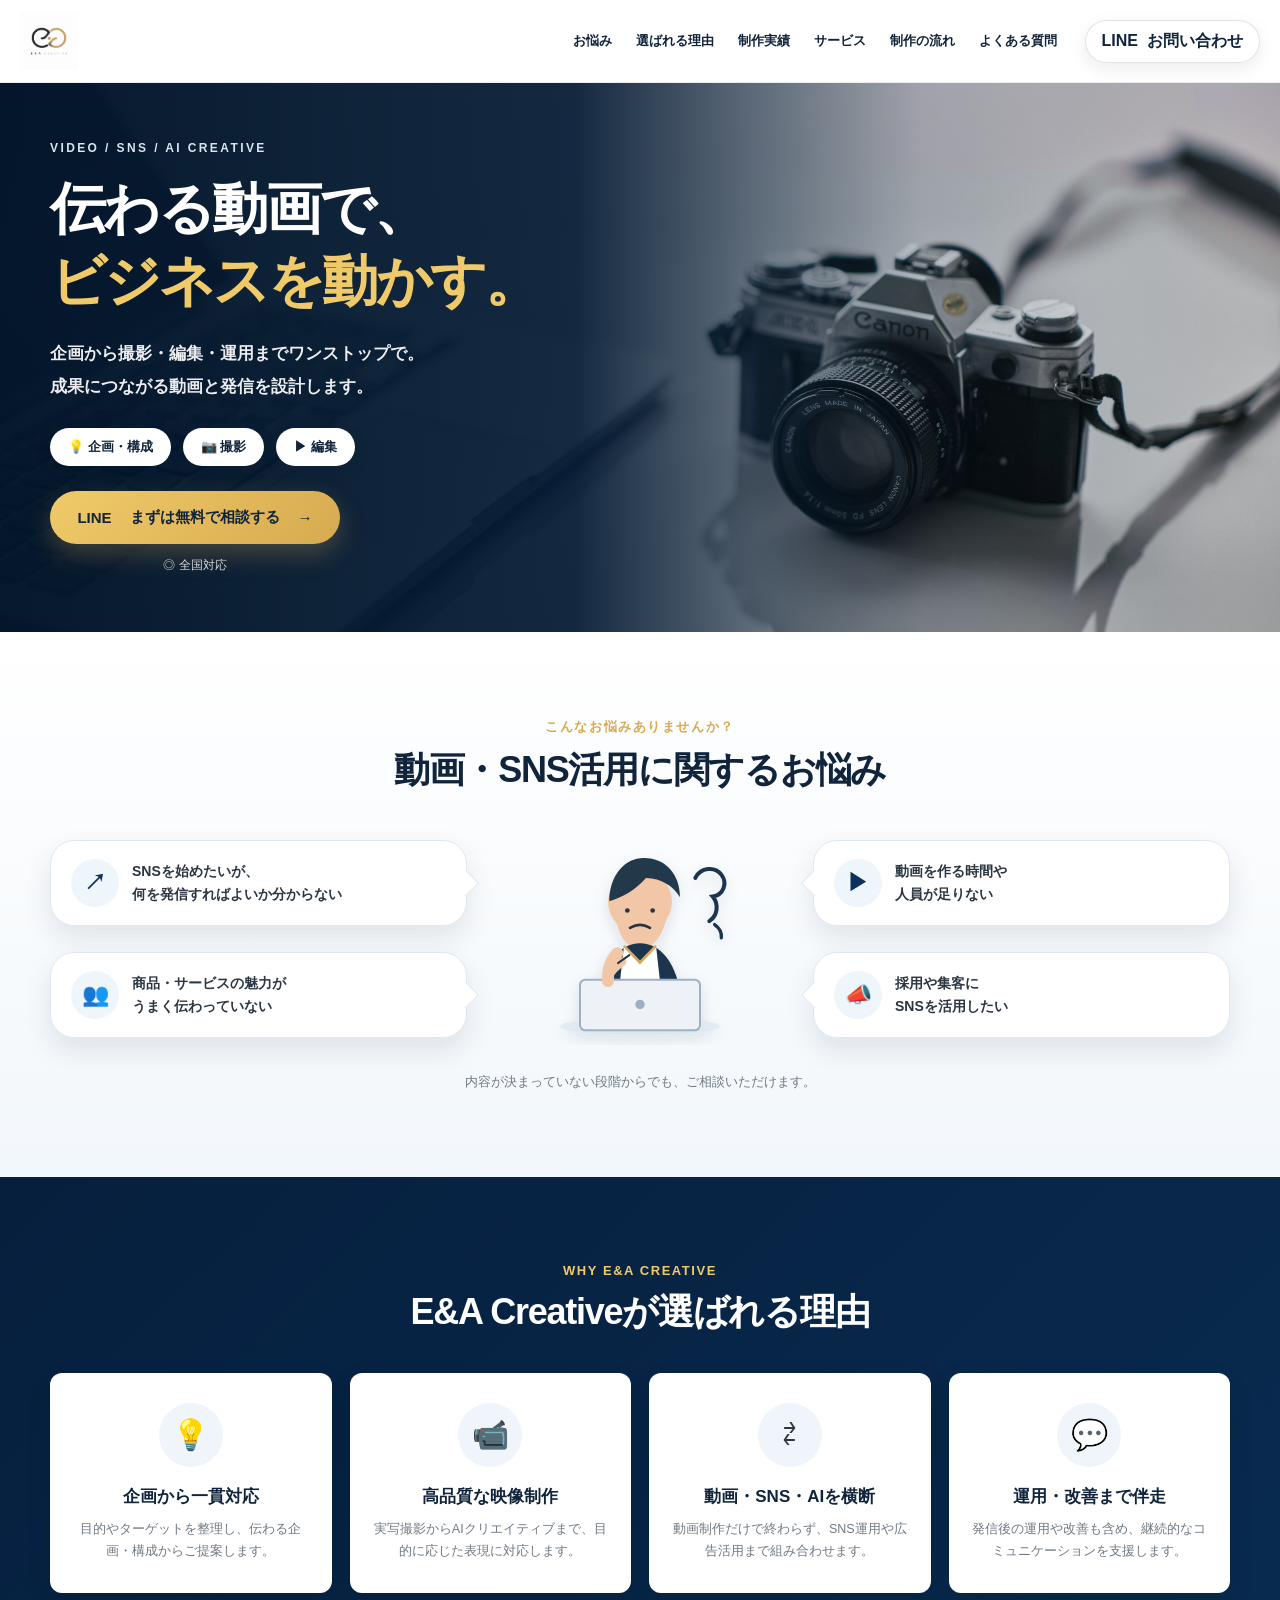
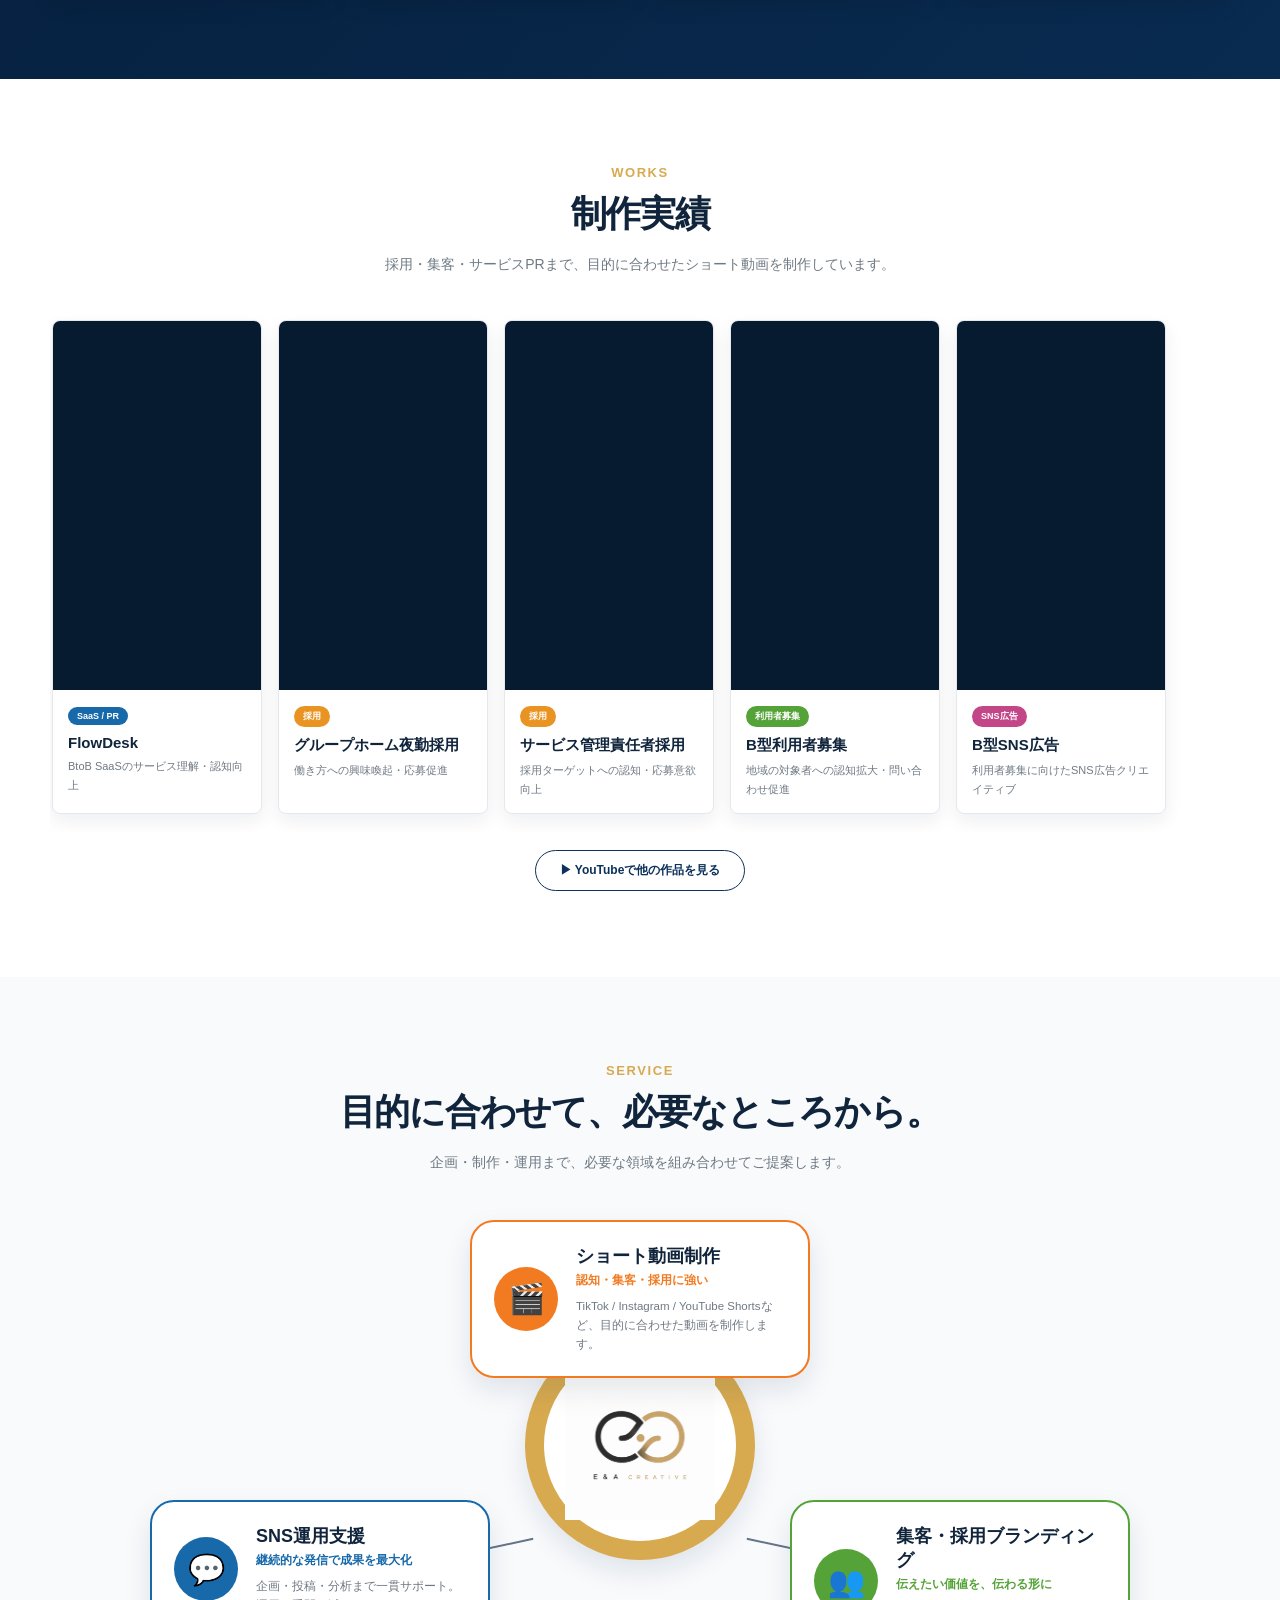
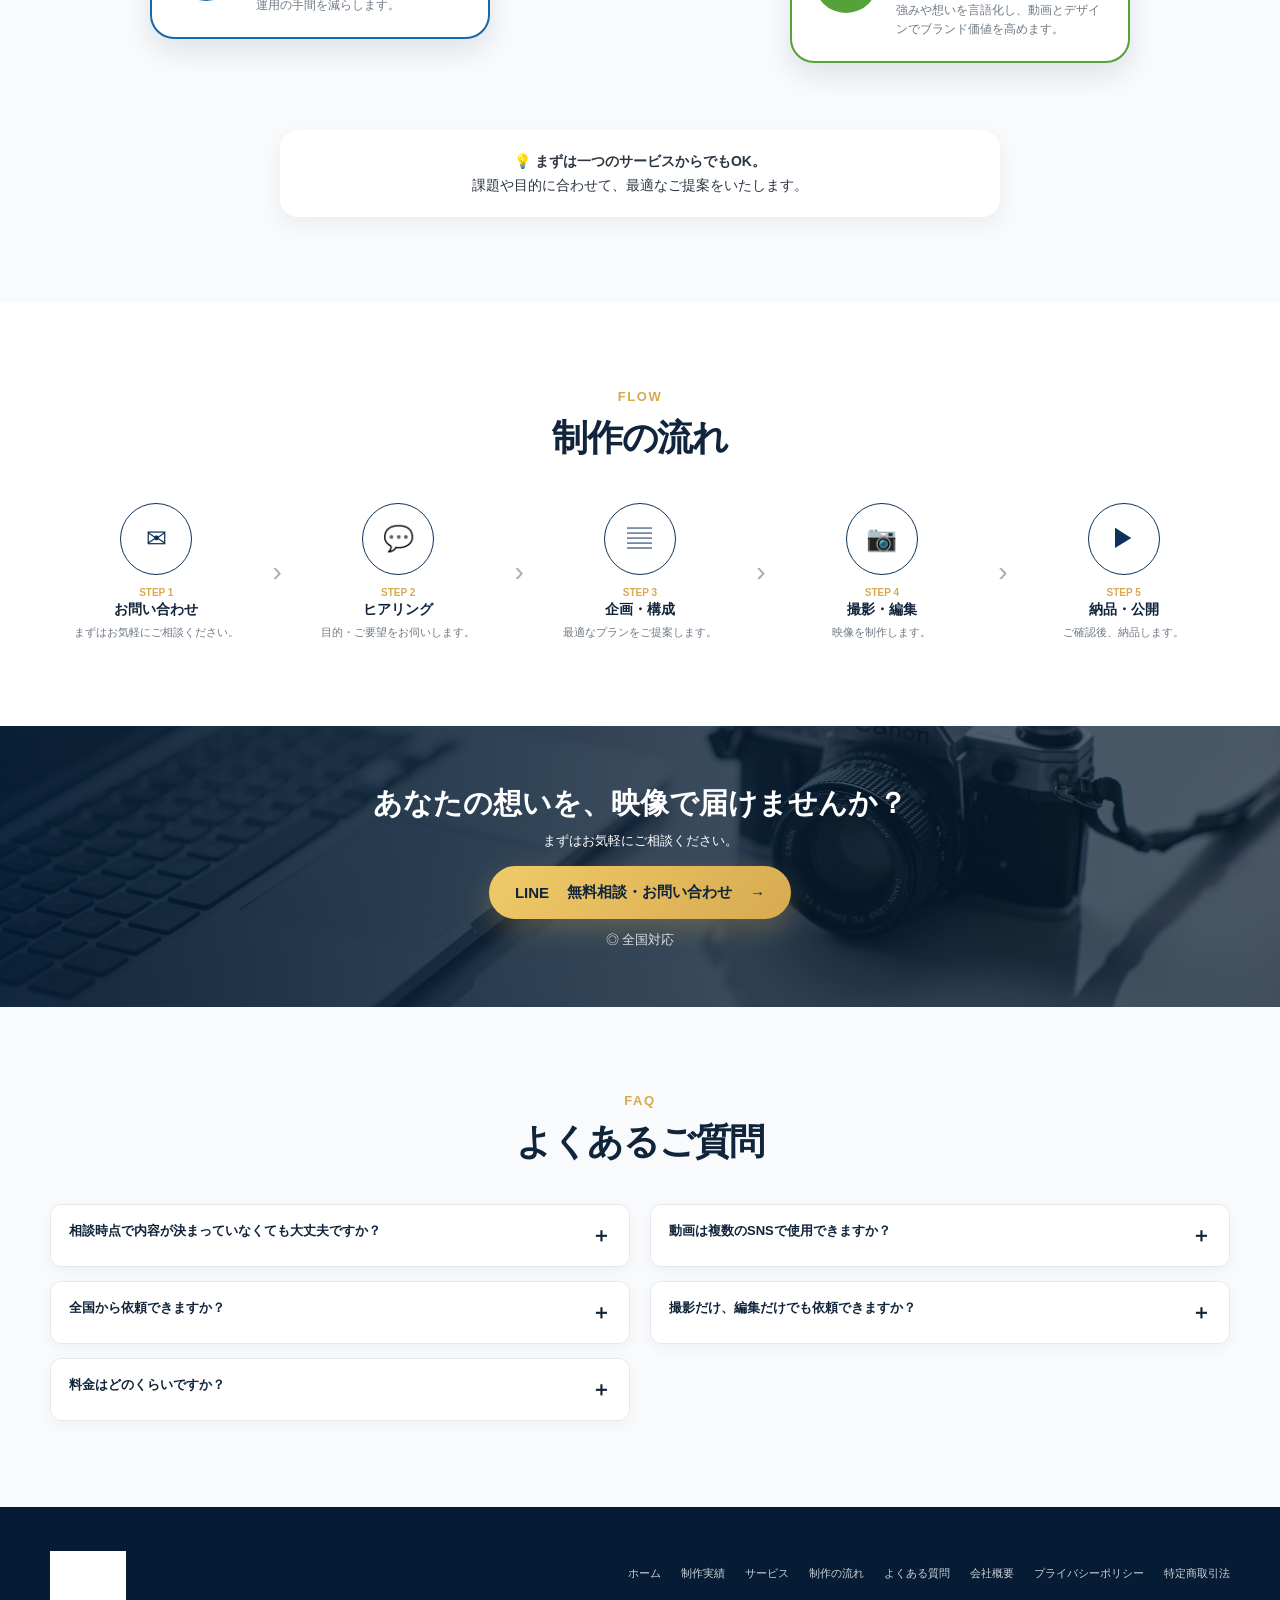
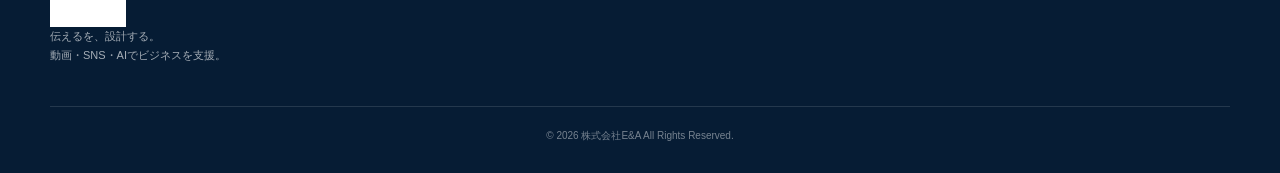
==== commit 12026034: "Add files via upload" ====
--- a/index.html
+++ b/index.html
@@ -27,8 +27,8 @@
     </nav>
 
     <a class="header-contact" href="https://lin.ee/oaMVBY1" target="_blank" rel="noopener noreferrer">
-      <span class="mail-icon">✉</span>
-      <span>お問い合わせ<small>全国対応</small></span>
+      <span class="line-mark" aria-hidden="true">LINE</span>
+      <span>お問い合わせ</span>
     </a>
 
     <button class="menu-btn" type="button" aria-label="メニューを開く" aria-expanded="false">
@@ -43,7 +43,7 @@
     <a href="#service">サービス</a>
     <a href="#flow">制作の流れ</a>
     <a href="#faq">よくある質問</a>
-    <a class="mobile-contact" href="https://lin.ee/oaMVBY1" target="_blank" rel="noopener noreferrer">無料相談する</a>
+    <a class="mobile-contact" href="https://lin.ee/oaMVBY1" target="_blank" rel="noopener noreferrer"><span class="line-mark" aria-hidden="true">LINE</span>無料相談する</a>
   </nav>
 </header>
 
@@ -62,7 +62,7 @@
           <span>▶ 編集</span>
         </div>
 
-        <a class="cta-btn" href="https://lin.ee/oaMVBY1" target="_blank" rel="noopener noreferrer">まずは無料で相談する <span>→</span></a>
+        <a class="cta-btn" href="https://lin.ee/oaMVBY1" target="_blank" rel="noopener noreferrer"><span class="line-mark" aria-hidden="true">LINE</span>まずは無料で相談する <span>→</span></a>
         <p class="area-note">◎ 全国対応</p>
       </div>
     </div>
@@ -216,7 +216,7 @@
     <div class="container wide-cta-inner">
       <h2>あなたの想いを、映像で届けませんか？</h2>
       <p>まずはお気軽にご相談ください。</p>
-      <a class="cta-btn" href="https://lin.ee/oaMVBY1" target="_blank" rel="noopener noreferrer">✉ 無料相談・お問い合わせ <span>→</span></a>
+      <a class="cta-btn" href="https://lin.ee/oaMVBY1" target="_blank" rel="noopener noreferrer"><span class="line-mark" aria-hidden="true">LINE</span>無料相談・お問い合わせ <span>→</span></a>
       <p class="area-note">◎ 全国対応</p>
     </div>
   </section>
@@ -258,7 +258,7 @@
 </footer>
 
 <div class="sticky-mobile-cta">
-  <a href="https://lin.ee/oaMVBY1" target="_blank" rel="noopener noreferrer">無料相談する</a>
+  <a href="https://lin.ee/oaMVBY1" target="_blank" rel="noopener noreferrer"><span class="line-mark" aria-hidden="true">LINE</span>無料相談する</a>
 </div>
 
 <script src="script.js"></script>
--- a/style.css
+++ b/style.css
@@ -36,7 +36,7 @@
 .desktop-nav{display:flex;align-items:center;gap:24px;margin-left:auto}
 .desktop-nav a{font-size:13px;font-weight:700;color:var(--ink);transition:.2s}
 .desktop-nav a:hover{color:var(--gold)}
-.header-contact{display:flex;align-items:center;gap:10px;background:linear-gradient(135deg,var(--gold2),var(--gold));color:var(--ink);font-weight:800;padding:12px 18px;border-radius:12px;box-shadow:0 8px 20px rgba(215,170,80,.22)}
+.header-contact{display:flex;align-items:center;gap:9px;background:#fff;color:var(--ink);font-weight:800;padding:10px 16px;border:1px solid rgba(7,31,61,.12);border-radius:999px;box-shadow:0 6px 18px rgba(7,31,61,.08)}
 .header-contact small{display:block;font-size:10px;text-align:center;margin-top:2px}
 .mail-icon{font-size:21px}
 .menu-btn,.mobile-nav{display:none}
@@ -196,96 +196,221 @@
 
 /* Mobile */
 @media(max-width:680px){
-  body{padding-bottom:64px}
-  .container{width:min(100% - 30px,540px)}
-  .site-header{position:sticky}
-  .header-inner{width:calc(100% - 24px);height:64px;gap:8px}
-  .header-logo{width:122px}
-  .header-logo img{height:43px}
-  .header-contact{display:none}
-  .menu-btn{margin-left:auto;width:38px}
-  .mobile-nav{top:64px}
-
-  .hero{min-height:0;background-position:62% center}
-  .hero-overlay{background:linear-gradient(90deg,rgba(2,21,42,.97) 0%,rgba(3,26,51,.92) 58%,rgba(3,27,52,.45) 100%)}
-  .hero-inner{min-height:490px;align-items:center}
-  .hero-copy{padding:44px 0 38px;max-width:90%}
-  .hero-kicker{font-size:9px;margin-bottom:12px}
-  .hero h1{font-size:36px;line-height:1.3;margin-bottom:15px}
-  .hero-lead{font-size:13px;line-height:1.75;margin-bottom:18px}
-  .hero-features{gap:7px;margin-bottom:20px}
-  .hero-features span{padding:7px 10px;font-size:10px}
-  .cta-btn{min-width:0;width:100%;max-width:310px;padding:14px 18px;font-size:13px}
-  .area-note{width:auto;max-width:310px;font-size:10px}
-
-  .section{padding:58px 0}
-  .section-eyebrow{font-size:11px}
-  .section h2{font-size:25px}
-  .section-lead{font-size:12.5px;margin-bottom:28px}
-
-  .problem-layout{display:flex;flex-direction:column;gap:13px;margin-top:25px}
-  .problem-side{display:contents}
-  .problem-side-left .problem-bubble:nth-child(1){order:1}
-  .problem-side-right .problem-bubble:nth-child(1){order:2}
-  .problem-side-left .problem-bubble:nth-child(2){order:3}
-  .problem-side-right .problem-bubble:nth-child(2){order:4}
-  .problem-person-wrap{order:5;align-self:center;margin-top:5px}
-  .problem-person-wrap img{width:210px}
-  .problem-bubble{width:100%;padding:14px 16px;border-radius:16px;font-size:12px}
+  html,body{width:100%;max-width:100%;overflow-x:hidden;background:#fff}
+  .container{width:calc(100% - 32px);max-width:none;margin:0 16px}
+
+  /* header */
+  .site-header{position:sticky;top:0;width:100%;background:#fff}
+  .header-inner{width:100%;height:64px;padding:0 14px;gap:10px}
+  .header-logo{width:130px;min-width:0}
+  .header-logo img{width:100%;height:46px;object-fit:contain;object-position:left center}
+  .desktop-nav,.header-contact{display:none}
+  .menu-btn{display:flex;margin-left:auto;width:42px;height:42px;align-items:flex-end;padding:0;border:0;background:transparent}
+  .menu-btn span{width:26px;height:2px}
+  .mobile-nav{top:64px;left:0;right:0;width:100%;padding:12px 18px 20px}
+  .mobile-nav.open{display:flex}
+  .mobile-nav a{padding:13px 3px;font-size:13px}
+  .mobile-nav .mobile-contact{
+    display:flex;
+    align-items:center;
+    justify-content:center;
+    margin-top:10px;
+    padding:11px 16px;
+    border:0;
+    border-radius:999px;
+    background:#06C755;
+    color:#fff;
+  }
+  .mobile-nav .mobile-contact .line-mark{background:#fff;color:#06C755}
+
+  /* hero */
+  .hero{min-height:auto;background-position:66% center}
+  .hero-overlay{background:linear-gradient(90deg,rgba(2,21,42,.98) 0%,rgba(3,26,51,.94) 64%,rgba(3,27,52,.55) 100%)}
+  .hero-inner{min-height:470px;display:flex;align-items:center}
+  .hero-copy{width:100%;max-width:330px;padding:38px 0 34px}
+  .hero-kicker{font-size:8.5px;letter-spacing:.16em;margin-bottom:12px}
+  .hero h1{font-size:34px;line-height:1.32;letter-spacing:-.045em;margin-bottom:14px}
+  .hero-lead{font-size:12.5px;line-height:1.8;margin-bottom:17px}
+  .hero-features{display:grid;grid-template-columns:repeat(3,1fr);gap:6px;width:100%;margin-bottom:18px}
+  .hero-features span{padding:7px 4px;text-align:center;font-size:9px;white-space:nowrap}
+  .cta-btn{width:100%;max-width:310px;min-width:0;padding:10px 16px 10px 10px;gap:9px;font-size:12.5px}
+  .area-note{max-width:310px;width:100%;margin-top:10px;font-size:10px}
+
+  /* shared sections */
+  .section{padding:54px 0}
+  .section-eyebrow{font-size:10px;margin-bottom:6px}
+  .section h2{font-size:24px;line-height:1.48;margin-bottom:9px}
+  .section-lead{font-size:12px;line-height:1.8;margin-bottom:25px}
+
+  /* problem: bubbles around person on smartphone */
+  .problem-layout{
+    position:relative;
+    display:block;
+    min-height:520px;
+    margin-top:24px;
+  }
+  .problem-side{display:block}
+  .problem-bubble{
+    position:absolute;
+    z-index:3;
+    width:47%;
+    min-height:82px;
+    padding:12px 10px;
+    gap:8px;
+    border-radius:17px;
+    font-size:10.5px;
+    line-height:1.55;
+  }
   .problem-bubble::after{display:none}
-  .bubble-icon{flex-basis:40px;height:40px;font-size:18px}
-  .problem-note{font-size:11px;margin-top:14px}
-
-  .reason-grid{grid-template-columns:1fr;gap:11px}
-  .reason-card{display:grid;grid-template-columns:50px 1fr;text-align:left;column-gap:14px;padding:18px}
-  .reason-icon{width:50px;height:50px;margin:0;grid-row:1/3;font-size:23px}
-  .reason-card h3{font-size:14px;margin:4px 0 4px}
-  .reason-card p{font-size:11px}
-
-  .works-scroll{margin-right:-15px;padding-right:15px}
-  .work-card{flex-basis:235px}
-  .works-more a{font-size:11px}
-
-  .service-map{height:auto;display:flex;flex-direction:column;gap:18px;margin-top:28px}
-  .service-node,.service-hub{position:relative;left:auto;right:auto;top:auto;transform:none;width:100%}
-  .service-node{min-height:0;border-radius:18px;padding:17px;gap:13px}
-  .service-node-icon{flex-basis:52px;height:52px;font-size:24px}
-  .service-node h3{font-size:15px}
-  .service-node p{font-size:11px}
-  .service-hub{order:2;width:165px;height:165px;margin:2px auto;border-width:14px}
-  .service-hub img{width:120px;height:105px}
+  .problem-side-left .problem-bubble:nth-child(1){left:0;top:0}
+  .problem-side-right .problem-bubble:nth-child(1){right:0;top:46px}
+  .problem-side-left .problem-bubble:nth-child(2){left:0;top:142px}
+  .problem-side-right .problem-bubble:nth-child(2){right:0;top:196px}
+  .bubble-icon{flex:0 0 33px;height:33px;font-size:15px}
+  .problem-person-wrap{
+    position:absolute;
+    left:50%;
+    bottom:0;
+    width:225px;
+    transform:translateX(-50%);
+    margin:0;
+  }
+  .problem-person-wrap img{width:100%}
+  .problem-note{font-size:10.5px;margin-top:13px}
+
+  /* reasons */
+  .reason-grid{grid-template-columns:1fr 1fr;gap:9px;margin-top:24px}
+  .reason-card{
+    display:block;
+    min-height:176px;
+    padding:17px 12px;
+    text-align:center;
+  }
+  .reason-icon{width:48px;height:48px;margin:0 auto 10px;font-size:21px}
+  .reason-card h3{font-size:12.5px;margin-bottom:6px}
+  .reason-card p{font-size:9.5px;line-height:1.65}
+
+  /* works */
+  .works-scroll{
+    width:calc(100% + 16px);
+    margin-right:-16px;
+    padding-right:16px;
+    gap:11px;
+  }
+  .work-card{flex:0 0 215px}
+  .work-body{padding:13px}
+  .work-body h3{font-size:13px}
+  .work-body p{font-size:10px}
+  .works-more a{font-size:10.5px;padding:10px 18px}
+
+  /* services: stack cleanly on mobile */
+  .service-map{height:auto;display:flex;flex-direction:column;gap:12px;margin-top:25px}
+  .service-node,.service-hub{position:relative;left:auto;right:auto;top:auto;transform:none}
+  .service-node{
+    width:100%;
+    min-height:0;
+    padding:15px 14px;
+    border-radius:17px;
+    gap:12px;
+  }
+  .service-node-icon{flex:0 0 48px;height:48px;font-size:21px}
+  .service-node h3{font-size:14px}
+  .service-node strong{font-size:10px;margin-bottom:5px}
+  .service-node p{font-size:10.5px}
   .service-movie{order:1}
+  .service-hub{
+    order:2;
+    width:146px;
+    height:146px;
+    margin:2px auto;
+    border-width:12px;
+  }
+  .service-hub img{width:110px;height:95px}
   .service-sns{order:3}
   .service-brand{order:4}
   .map-line{display:none}
-  .service-note{font-size:12px;padding:17px;margin-top:18px}
-
-  .flow-grid{display:grid;grid-template-columns:48px 1fr;gap:0 15px;margin-top:28px}
-  .flow-item{text-align:left;display:grid;grid-template-columns:auto 1fr;grid-template-rows:auto auto auto;column-gap:14px;padding-bottom:22px;position:relative}
-  .flow-item:not(:last-of-type)::after{content:"";position:absolute;left:24px;top:48px;bottom:0;width:1px;background:#c8d0d8}
-  .flow-icon{grid-row:1/4;width:48px;height:48px;margin:0;font-size:19px}
-  .flow-item span{margin-top:2px}
-  .flow-item h3{font-size:13px}
-  .flow-item p{font-size:10.5px}
+  .service-note{margin-top:16px;padding:15px 13px;border-radius:14px;font-size:11px}
+
+  /* flow */
+  .flow-grid{display:block;margin-top:24px}
+  .flow-item{
+    position:relative;
+    display:grid;
+    grid-template-columns:50px 1fr;
+    grid-template-rows:auto auto auto;
+    column-gap:13px;
+    min-height:72px;
+    padding:0 0 18px;
+    text-align:left;
+  }
+  .flow-item:not(:last-of-type)::after{
+    content:"";
+    position:absolute;
+    left:24px;
+    top:50px;
+    bottom:0;
+    width:1px;
+    background:#c8d0d8;
+  }
+  .flow-icon{grid-row:1/4;width:50px;height:50px;margin:0;font-size:18px}
+  .flow-item span{margin-top:2px;font-size:9px}
+  .flow-item h3{font-size:13px;margin:1px 0 2px}
+  .flow-item p{font-size:10px}
   .flow-arrow{display:none}
 
-  .wide-cta{padding:46px 0}
-  .wide-cta h2{font-size:22px}
-  .wide-cta p{font-size:11px}
-
-  .faq-grid{grid-template-columns:1fr;gap:9px}
-  .faq-q{font-size:12px;padding:15px}
-
-  .footer{padding:34px 0 28px}
+  /* bottom CTA */
+  .wide-cta{padding:42px 0;background-position:center}
+  .wide-cta h2{font-size:21px;line-height:1.5}
+  .wide-cta p{font-size:10.5px}
+  .wide-cta .cta-btn{margin:0 auto}
+
+  /* faq */
+  .faq-grid{grid-template-columns:1fr;gap:8px;margin-top:25px}
+  .faq-q{font-size:11.5px;padding:14px}
+  .faq-a{font-size:10.5px}
+
+  /* footer: no white gap */
+  .footer{padding:32px 0 86px;background:#061c34}
   .footer-inner{display:block}
   .footer-brand{text-align:center}
-  .footer-brand img{margin:0 auto;width:155px;object-position:center}
-  .footer-nav{justify-content:center;gap:11px 17px;margin-top:20px}
-  .footer-nav a{font-size:10px}
-  .copyright{margin-top:25px}
-
-  .sticky-mobile-cta{display:block;position:fixed;left:0;right:0;bottom:0;z-index:999;background:rgba(255,255,255,.96);padding:9px 12px;border-top:1px solid var(--line);backdrop-filter:blur(8px)}
-  .sticky-mobile-cta a{display:block;background:linear-gradient(135deg,var(--gold2),var(--gold));color:var(--ink);text-align:center;border-radius:999px;padding:12px;font-size:13px;font-weight:800}
-  .legal-wrap{padding:36px 20px 70px;font-size:12.5px}
-  .legal-wrap h1{font-size:22px}
+  .footer-brand img{
+    width:150px;
+    height:68px;
+    margin:0 auto;
+    object-position:center;
+  }
+  .footer-brand p{font-size:10px}
+  .footer-nav{justify-content:center;gap:9px 15px;margin-top:18px;padding-top:0}
+  .footer-nav a{font-size:9.5px}
+  .copyright{margin-top:22px;font-size:9px}
+
+  /* fixed LINE CTA */
+  .sticky-mobile-cta{
+    display:block;
+    position:fixed;
+    left:0;right:0;bottom:0;
+    z-index:999;
+    background:rgba(255,255,255,.96);
+    padding:8px 12px calc(8px + env(safe-area-inset-bottom));
+    border-top:1px solid var(--line);
+    backdrop-filter:blur(8px);
+  }
+  .sticky-mobile-cta a{
+    display:flex;
+    align-items:center;
+    justify-content:center;
+    max-width:420px;
+    margin:0 auto;
+    background:#06C755;
+    color:#fff;
+    text-align:center;
+    border-radius:999px;
+    padding:9px 14px;
+    font-size:12.5px;
+    font-weight:800;
+  }
+  .sticky-mobile-cta .line-mark{background:#fff;color:#06C755}
+
+  .legal-wrap{padding:34px 18px 80px;font-size:12px}
+  .legal-wrap h1{font-size:21px}
 }
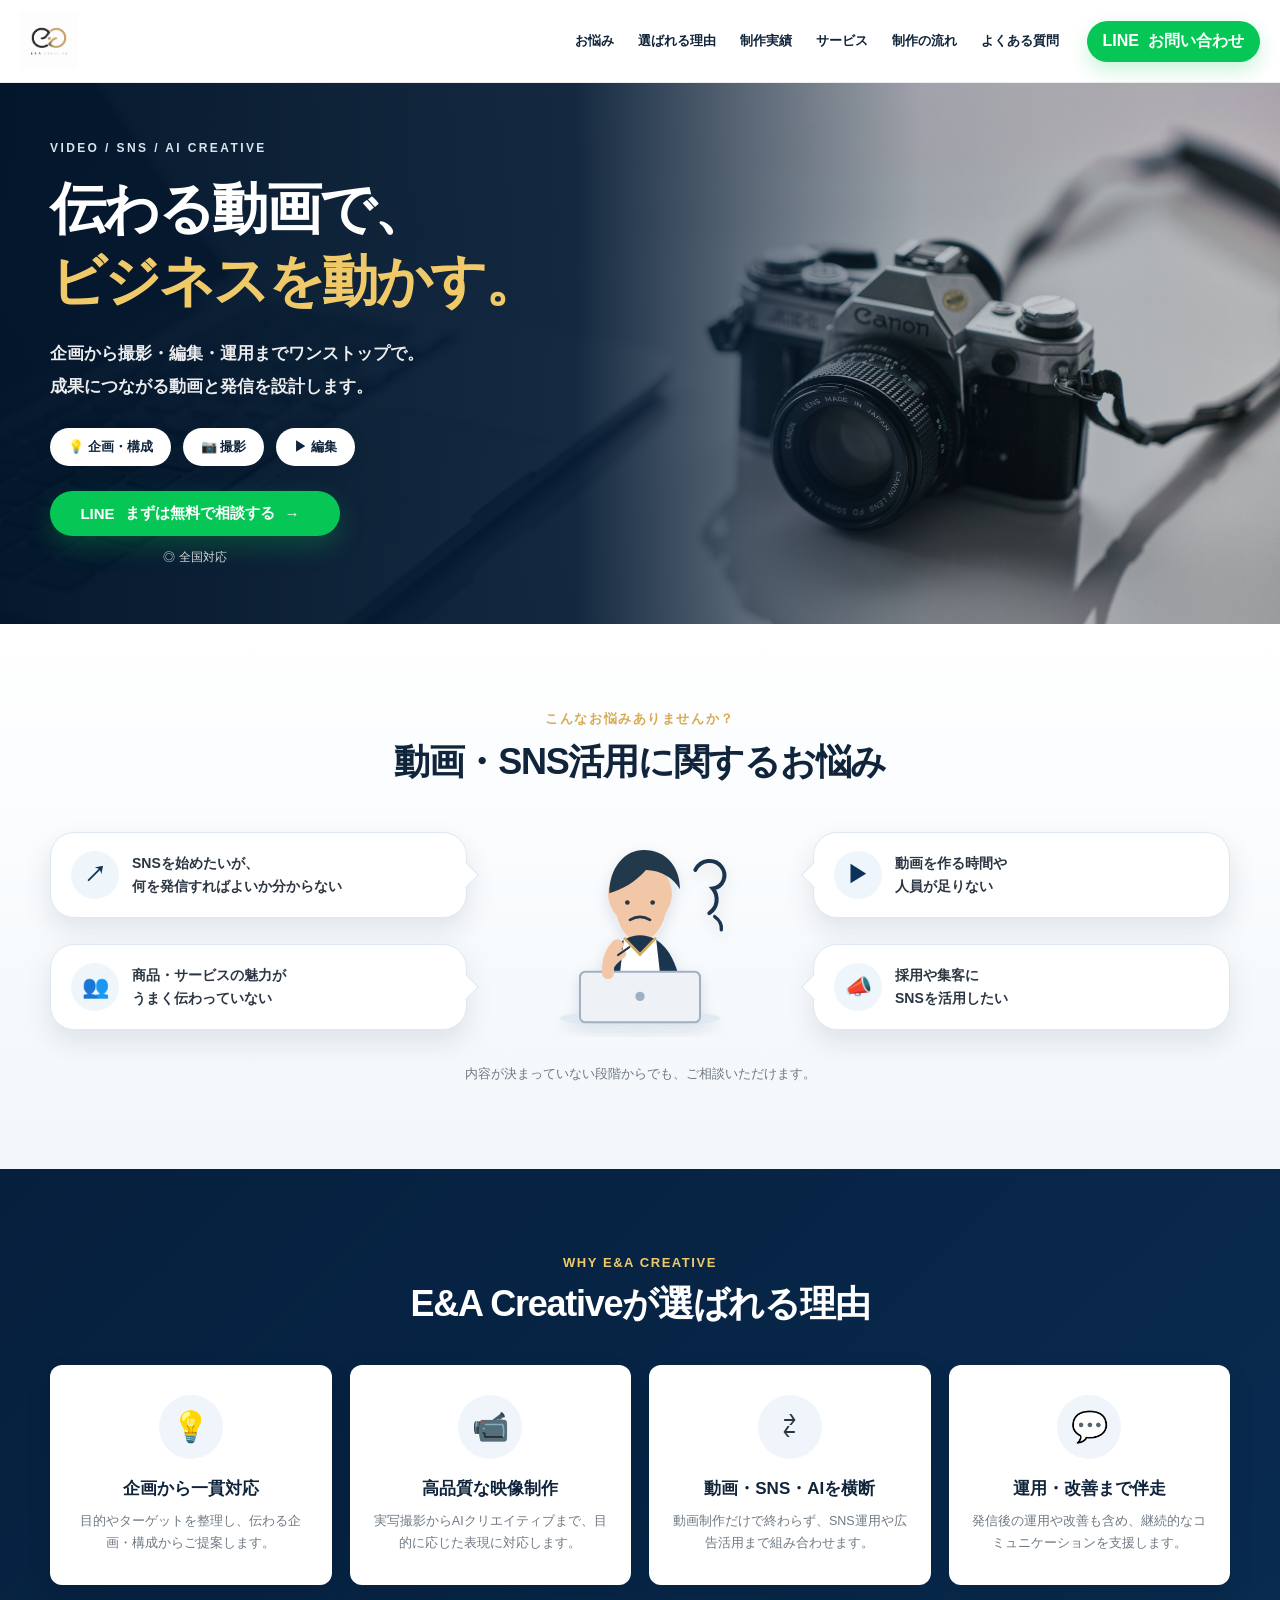
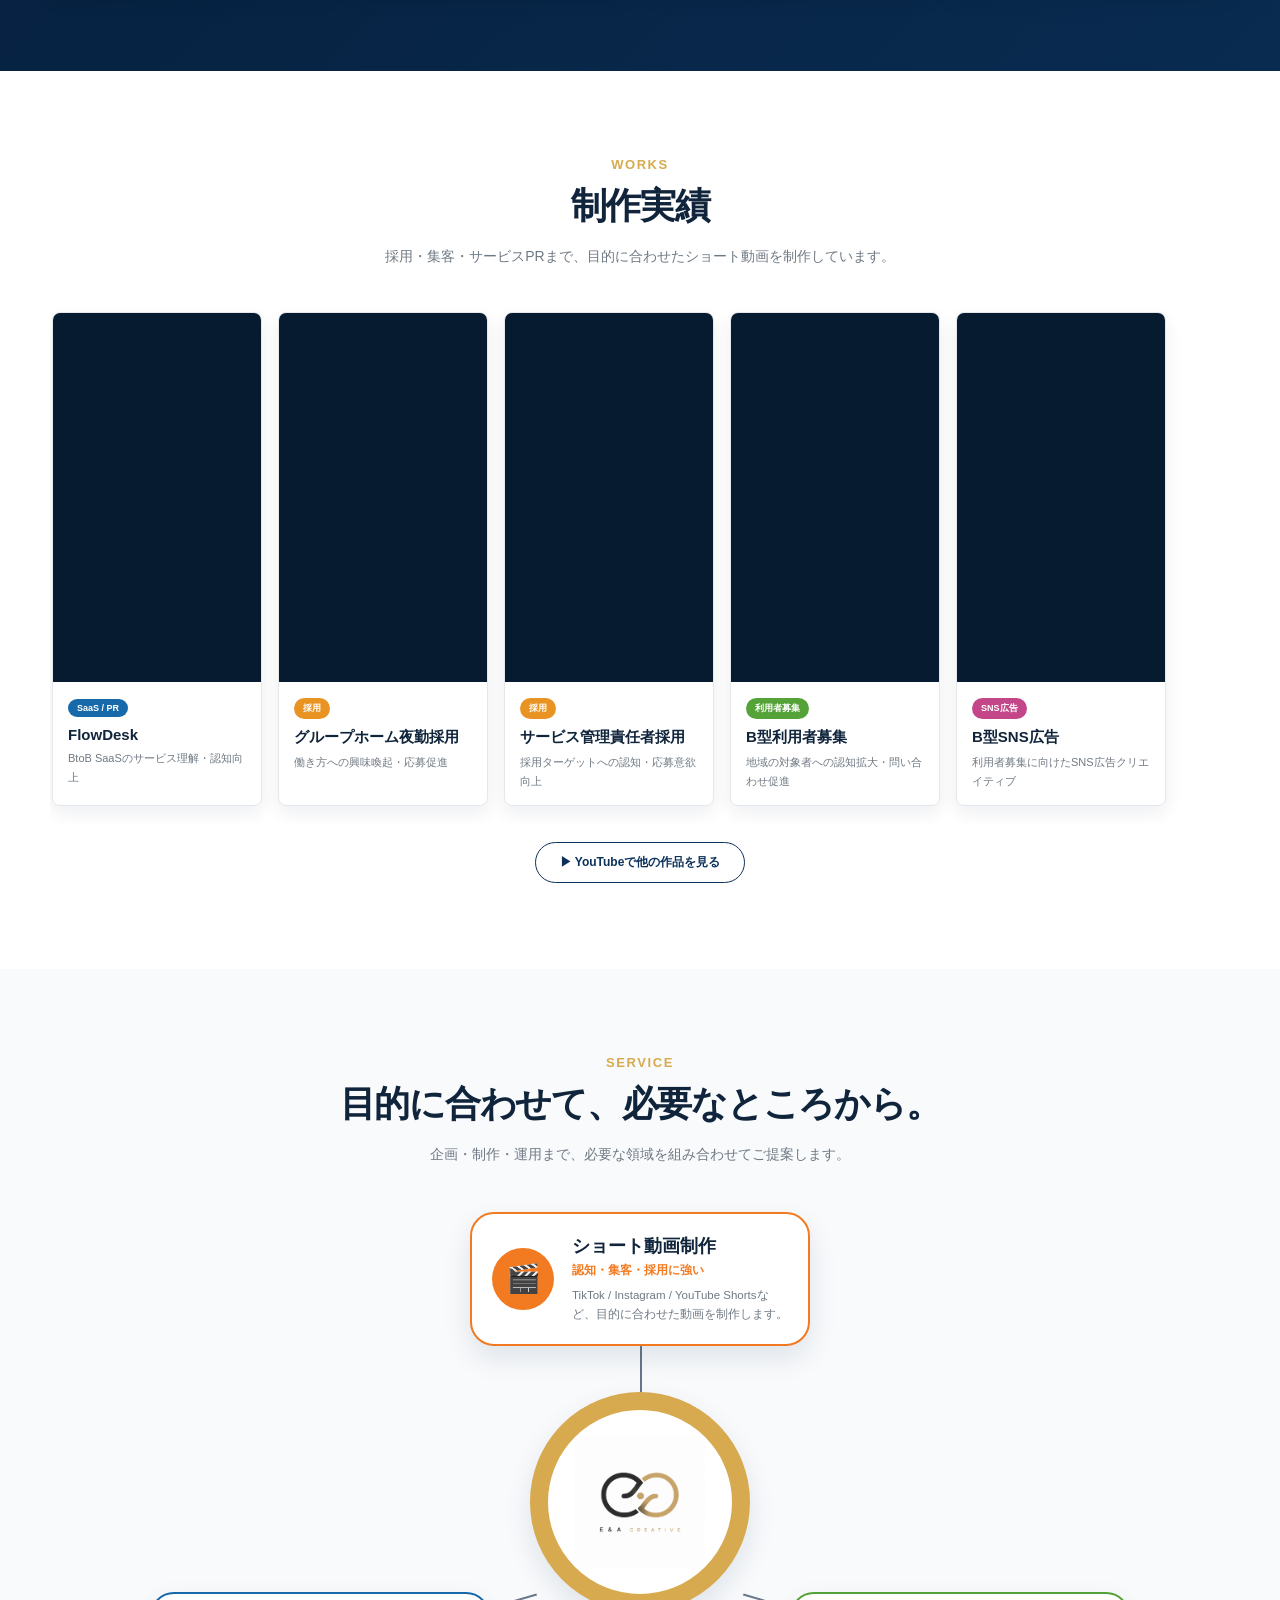
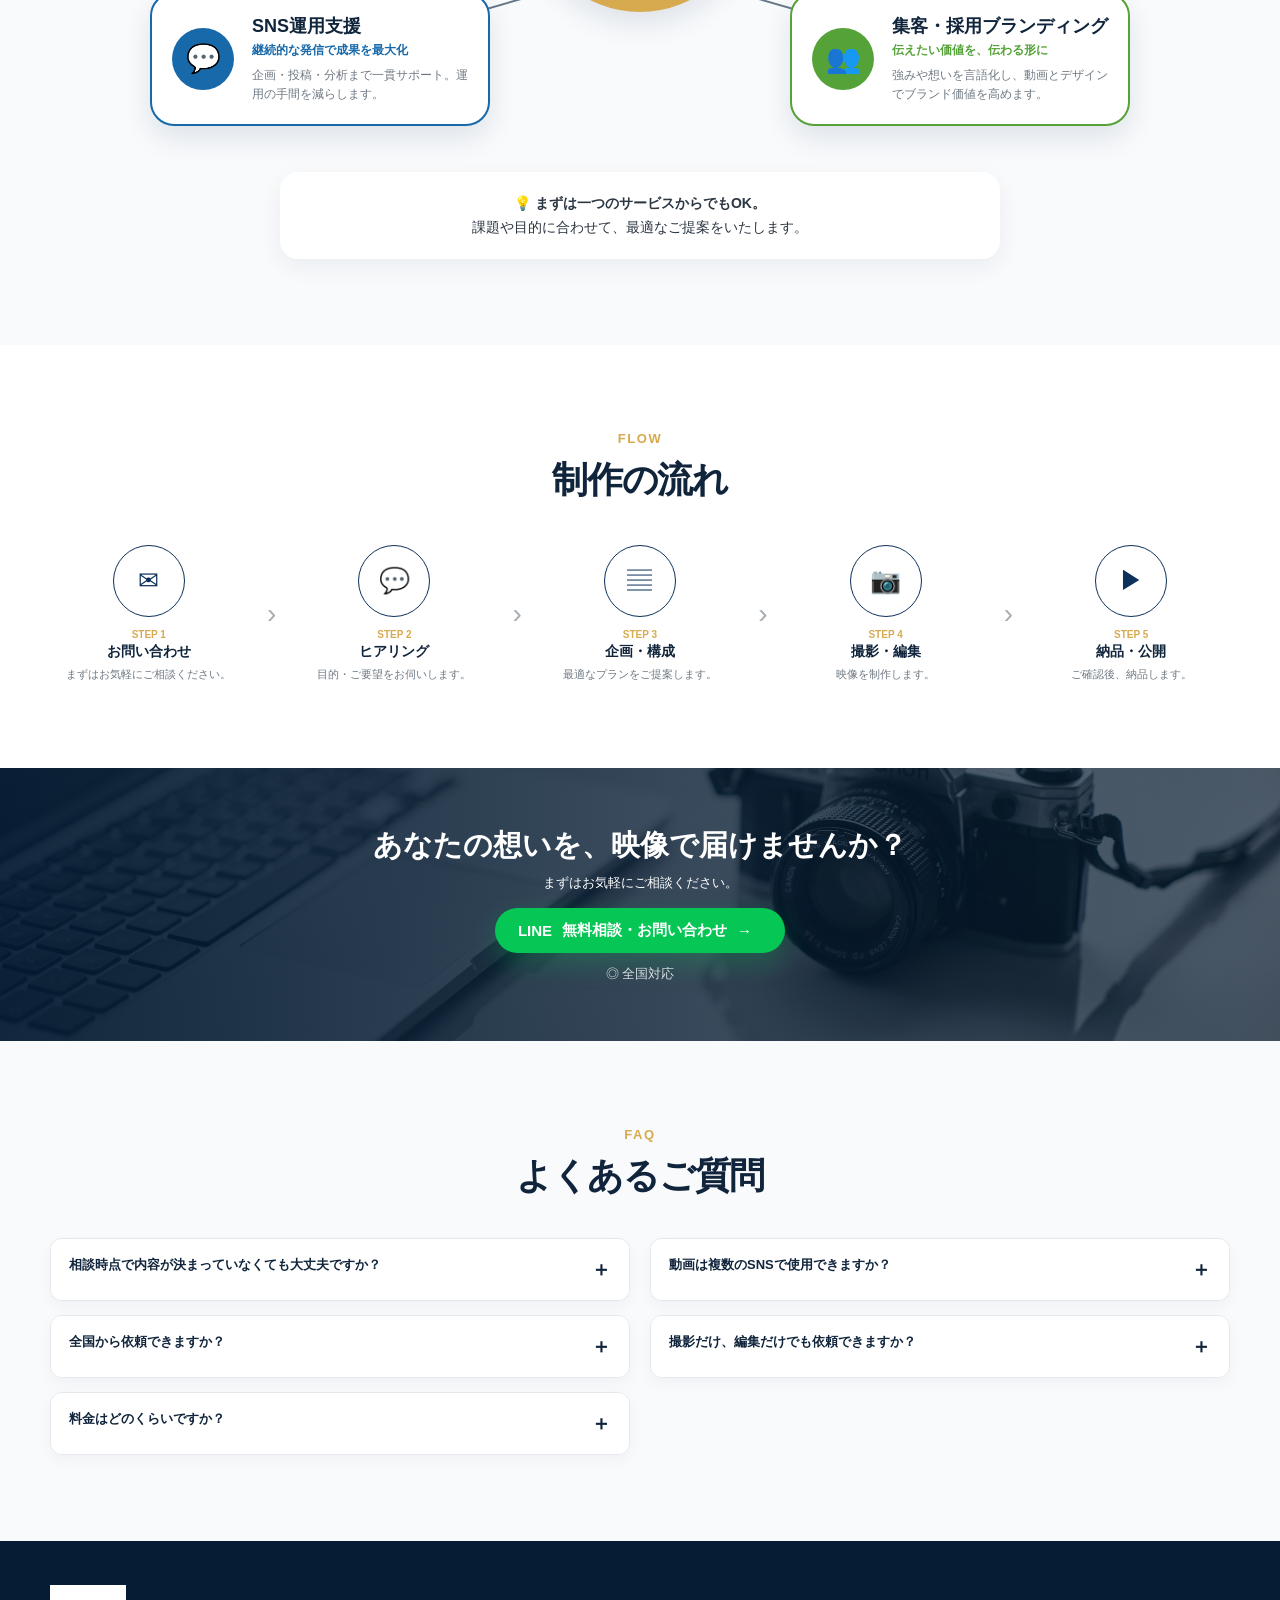
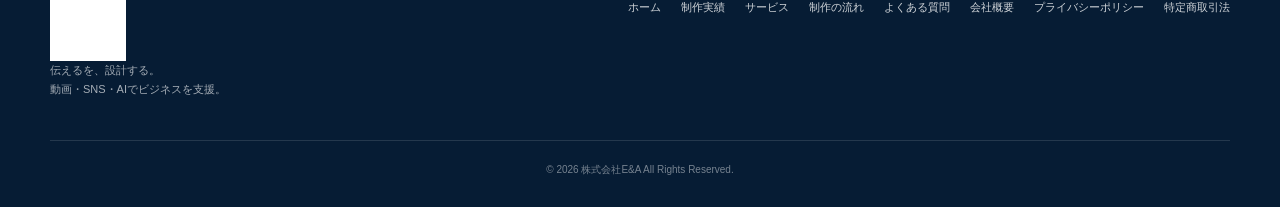
==== commit bfc03e62: "Add files via upload" ====
--- a/index.html
+++ b/index.html
@@ -27,7 +27,7 @@
     </nav>
 
     <a class="header-contact" href="https://lin.ee/oaMVBY1" target="_blank" rel="noopener noreferrer">
-      <span class="line-mark" aria-hidden="true">LINE</span>
+      <span class="line-icon">LINE</span>
       <span>お問い合わせ</span>
     </a>
 
@@ -43,7 +43,7 @@
     <a href="#service">サービス</a>
     <a href="#flow">制作の流れ</a>
     <a href="#faq">よくある質問</a>
-    <a class="mobile-contact" href="https://lin.ee/oaMVBY1" target="_blank" rel="noopener noreferrer"><span class="line-mark" aria-hidden="true">LINE</span>無料相談する</a>
+    <a class="mobile-contact" href="https://lin.ee/oaMVBY1" target="_blank" rel="noopener noreferrer"><span class="line-icon">LINE</span><span>無料相談する</span></a>
   </nav>
 </header>
 
@@ -62,7 +62,7 @@
           <span>▶ 編集</span>
         </div>
 
-        <a class="cta-btn" href="https://lin.ee/oaMVBY1" target="_blank" rel="noopener noreferrer"><span class="line-mark" aria-hidden="true">LINE</span>まずは無料で相談する <span>→</span></a>
+        <a class="cta-btn" href="https://lin.ee/oaMVBY1" target="_blank" rel="noopener noreferrer"><span class="line-icon">LINE</span><span>まずは無料で相談する</span><b>→</b></a>
         <p class="area-note">◎ 全国対応</p>
       </div>
     </div>
@@ -216,7 +216,7 @@
     <div class="container wide-cta-inner">
       <h2>あなたの想いを、映像で届けませんか？</h2>
       <p>まずはお気軽にご相談ください。</p>
-      <a class="cta-btn" href="https://lin.ee/oaMVBY1" target="_blank" rel="noopener noreferrer"><span class="line-mark" aria-hidden="true">LINE</span>無料相談・お問い合わせ <span>→</span></a>
+      <a class="cta-btn" href="https://lin.ee/oaMVBY1" target="_blank" rel="noopener noreferrer"><span class="line-icon">LINE</span><span>無料相談・お問い合わせ</span><b>→</b></a>
       <p class="area-note">◎ 全国対応</p>
     </div>
   </section>
@@ -258,7 +258,7 @@
 </footer>
 
 <div class="sticky-mobile-cta">
-  <a href="https://lin.ee/oaMVBY1" target="_blank" rel="noopener noreferrer"><span class="line-mark" aria-hidden="true">LINE</span>無料相談する</a>
+  <a href="https://lin.ee/oaMVBY1" target="_blank" rel="noopener noreferrer"><span class="line-icon">LINE</span><span>無料相談する</span></a>
 </div>
 
 <script src="script.js"></script>
--- a/style.css
+++ b/style.css
@@ -36,7 +36,17 @@
 .desktop-nav{display:flex;align-items:center;gap:24px;margin-left:auto}
 .desktop-nav a{font-size:13px;font-weight:700;color:var(--ink);transition:.2s}
 .desktop-nav a:hover{color:var(--gold)}
-.header-contact{display:flex;align-items:center;gap:9px;background:#fff;color:var(--ink);font-weight:800;padding:10px 16px;border:1px solid rgba(7,31,61,.12);border-radius:999px;box-shadow:0 6px 18px rgba(7,31,61,.08)}
+.header-contact{
+  display:flex;
+  align-items:center;
+  gap:9px;
+  background:#06C755;
+  color:#fff;
+  font-weight:800;
+  padding:10px 16px;
+  border-radius:999px;
+  box-shadow:0 8px 20px rgba(6,199,85,.22);
+}
 .header-contact small{display:block;font-size:10px;text-align:center;margin-top:2px}
 .mail-icon{font-size:21px}
 .menu-btn,.mobile-nav{display:none}
@@ -52,8 +62,25 @@
 .hero-lead{font-size:17px;line-height:1.9;color:rgba(255,255,255,.92);font-weight:600;margin-bottom:25px}
 .hero-features{display:flex;gap:12px;flex-wrap:wrap;margin-bottom:25px}
 .hero-features span{background:#fff;color:var(--ink);border-radius:999px;padding:10px 18px;font-size:13px;font-weight:700;box-shadow:0 5px 18px rgba(0,0,0,.08)}
-.cta-btn{display:inline-flex;justify-content:center;align-items:center;gap:18px;min-width:290px;padding:17px 26px;background:linear-gradient(135deg,var(--gold2),var(--gold));color:var(--ink);font-size:15px;font-weight:800;border-radius:999px;box-shadow:0 10px 26px rgba(215,170,80,.28);transition:.2s}
-.cta-btn:hover{transform:translateY(-2px);box-shadow:0 14px 32px rgba(215,170,80,.36)}
+.cta-btn{
+  display:inline-flex;
+  justify-content:center;
+  align-items:center;
+  gap:10px;
+  min-width:290px;
+  padding:13px 22px 13px 12px;
+  background:#06C755;
+  color:#fff;
+  font-size:15px;
+  font-weight:800;
+  border-radius:999px;
+  box-shadow:0 10px 26px rgba(6,199,85,.25);
+  transition:.2s;
+}
+.cta-btn:hover{
+  transform:translateY(-2px);
+  box-shadow:0 14px 32px rgba(6,199,85,.34);
+}
 .area-note{font-size:12px;margin-top:13px;color:rgba(255,255,255,.82);text-align:center;width:290px}
 
 /* Shared */
@@ -99,35 +126,110 @@
 .works-more{text-align:center;margin-top:18px}
 .works-more a{display:inline-block;padding:11px 24px;border:1px solid var(--navy2);border-radius:999px;font-size:12px;font-weight:700;color:var(--navy2)}
 
-/* Service */
+
+/* --- SERVICE stable layout --- */
 .service-section{background:#f8fafc}
-.service-map{position:relative;max-width:980px;height:510px;margin:44px auto 0}
-.service-hub{position:absolute;left:50%;top:225px;transform:translate(-50%,-50%);width:230px;height:230px;border-radius:50%;background:#fff;border:19px solid var(--gold);box-shadow:var(--shadow);display:grid;place-items:center;z-index:3}
-.service-hub img{width:165px;height:150px;object-fit:contain}
-.service-node{position:absolute;display:flex;align-items:center;gap:18px;width:340px;min-height:128px;background:#fff;border:2px solid var(--orange);border-radius:24px;padding:22px;box-shadow:var(--shadow);z-index:4}
-.service-node-icon{flex:0 0 64px;height:64px;border-radius:50%;display:grid;place-items:center;background:var(--orange);font-size:30px}
+.service-map{
+  position:relative;
+  max-width:980px;
+  height:560px;
+  margin:44px auto 0;
+}
+.service-hub{
+  position:absolute;
+  left:50%;
+  top:290px;
+  transform:translate(-50%,-50%);
+  width:220px;
+  height:220px;
+  border-radius:50%;
+  background:#fff;
+  border:18px solid var(--gold);
+  box-shadow:var(--shadow);
+  display:grid;
+  place-items:center;
+  z-index:3;
+}
+.service-hub img{
+  width:155px;
+  height:130px;
+  object-fit:contain;
+}
+.service-node{
+  position:absolute;
+  display:flex;
+  align-items:center;
+  gap:18px;
+  width:340px;
+  min-height:126px;
+  background:#fff;
+  border:2px solid var(--orange);
+  border-radius:24px;
+  padding:20px;
+  box-shadow:var(--shadow);
+  z-index:4;
+}
+.service-node-icon{
+  flex:0 0 62px;
+  height:62px;
+  border-radius:50%;
+  display:grid;
+  place-items:center;
+  background:var(--orange);
+  font-size:28px;
+}
 .service-node h3{font-size:18px;color:var(--ink);margin-bottom:4px}
-.service-node strong{display:block;color:var(--orange);font-size:12px;margin-bottom:8px}
+.service-node strong{display:block;color:var(--orange);font-size:12px;margin-bottom:7px}
 .service-node p{font-size:11.5px;line-height:1.65;color:var(--muted)}
 .service-movie{left:50%;top:0;transform:translateX(-50%)}
-.service-sns{left:0;top:280px;border-color:var(--blue)}
-.service-brand{right:0;top:280px;border-color:var(--green)}
-.blue-bg{background:var(--blue)}.green-bg{background:var(--green)}.blue-text{color:var(--blue)!important}.green-text{color:var(--green)!important}
-.map-line{position:absolute;background:#637488;z-index:1}
-.line-top{width:2px;height:100px;left:50%;top:125px}
-.line-left{height:2px;width:165px;left:220px;top:335px;transform:rotate(-12deg)}
-.line-right{height:2px;width:165px;right:220px;top:335px;transform:rotate(12deg)}
-.service-note{max-width:720px;margin:0 auto;background:#fff;border-radius:18px;padding:20px 26px;text-align:center;box-shadow:0 8px 24px rgba(20,35,55,.06);font-size:14px;line-height:1.7}
-
-/* Flow */
+.service-sns{left:0;top:380px;border-color:var(--blue)}
+.service-brand{right:0;top:380px;border-color:var(--green)}
+.blue-bg{background:var(--blue)}
+.green-bg{background:var(--green)}
+.blue-text{color:var(--blue)!important}
+.green-text{color:var(--green)!important}
+.map-line{position:absolute;background:#667789;z-index:1}
+.line-top{width:2px;height:160px;left:50%;top:125px}
+.line-left{height:2px;width:170px;left:220px;top:405px;transform:rotate(-16deg)}
+.line-right{height:2px;width:170px;right:220px;top:405px;transform:rotate(16deg)}
+.service-note{
+  max-width:720px;
+  margin:0 auto;
+  background:#fff;
+  border-radius:18px;
+  padding:20px 26px;
+  text-align:center;
+  box-shadow:0 8px 24px rgba(20,35,55,.06);
+  font-size:14px;
+  line-height:1.7;
+}
+
+
+/* --- FLOW stable layout --- */
 .flow-section{background:#fff}
-.flow-grid{display:grid;grid-template-columns:1fr auto 1fr auto 1fr auto 1fr auto 1fr;gap:10px;align-items:center;margin-top:38px}
-.flow-item{text-align:center}
-.flow-icon{width:72px;height:72px;border-radius:50%;border:1.5px solid var(--navy2);margin:0 auto 12px;display:grid;place-items:center;color:var(--navy2);font-size:25px}
+.flow-grid{
+  display:grid;
+  grid-template-columns:1fr 28px 1fr 28px 1fr 28px 1fr 28px 1fr;
+  gap:10px;
+  align-items:center;
+  margin-top:38px;
+}
+.flow-item{text-align:center;min-width:0}
+.flow-icon{
+  width:72px;
+  height:72px;
+  border-radius:50%;
+  border:1.5px solid var(--navy2);
+  margin:0 auto 12px;
+  display:grid;
+  place-items:center;
+  color:var(--navy2);
+  font-size:25px;
+}
 .flow-item span{display:block;color:var(--gold);font-size:10px;font-weight:800;margin-bottom:3px}
 .flow-item h3{font-size:14px;color:var(--ink);margin-bottom:5px}
 .flow-item p{font-size:10.5px;color:var(--muted);line-height:1.6}
-.flow-arrow{color:#a5adb5;font-size:28px}
+.flow-arrow{color:#a5adb5;font-size:28px;text-align:center}
 
 /* CTA */
 .wide-cta{position:relative;background:url('images/hero-bg.jpg') center 68%/cover no-repeat;color:#fff;padding:58px 0}
@@ -196,57 +298,102 @@
 
 /* Mobile */
 @media(max-width:680px){
-  html,body{width:100%;max-width:100%;overflow-x:hidden;background:#fff}
-  .container{width:calc(100% - 32px);max-width:none;margin:0 16px}
-
-  /* header */
-  .site-header{position:sticky;top:0;width:100%;background:#fff}
-  .header-inner{width:100%;height:64px;padding:0 14px;gap:10px}
-  .header-logo{width:130px;min-width:0}
-  .header-logo img{width:100%;height:46px;object-fit:contain;object-position:left center}
+  html,body{
+    width:100%;
+    max-width:100%;
+    overflow-x:hidden;
+    background:#fff;
+  }
+  body{padding-bottom:0}
+  .container{
+    width:calc(100% - 32px);
+    max-width:none;
+    margin:0 16px;
+  }
+
+  /* HEADER */
+  .header-inner{
+    width:100%;
+    height:64px;
+    padding:0 14px;
+    gap:10px;
+  }
+  .header-logo{width:130px}
+  .header-logo img{height:44px}
   .desktop-nav,.header-contact{display:none}
-  .menu-btn{display:flex;margin-left:auto;width:42px;height:42px;align-items:flex-end;padding:0;border:0;background:transparent}
-  .menu-btn span{width:26px;height:2px}
-  .mobile-nav{top:64px;left:0;right:0;width:100%;padding:12px 18px 20px}
+  .menu-btn{
+    display:flex;
+    margin-left:auto;
+    width:40px;
+    height:40px;
+    padding:0;
+    align-items:flex-end;
+  }
+  .mobile-nav{top:64px;padding:12px 18px 20px}
   .mobile-nav.open{display:flex}
   .mobile-nav a{padding:13px 3px;font-size:13px}
   .mobile-nav .mobile-contact{
     display:flex;
     align-items:center;
     justify-content:center;
-    margin-top:10px;
-    padding:11px 16px;
+    gap:8px;
+    background:#06C755;
+    color:#fff;
     border:0;
     border-radius:999px;
-    background:#06C755;
-    color:#fff;
-  }
-  .mobile-nav .mobile-contact .line-mark{background:#fff;color:#06C755}
-
-  /* hero */
-  .hero{min-height:auto;background-position:66% center}
-  .hero-overlay{background:linear-gradient(90deg,rgba(2,21,42,.98) 0%,rgba(3,26,51,.94) 64%,rgba(3,27,52,.55) 100%)}
-  .hero-inner{min-height:470px;display:flex;align-items:center}
+    margin-top:10px;
+    padding:9px 14px;
+  }
+
+  /* HERO */
+  .hero{min-height:auto;background-position:64% center}
+  .hero-overlay{
+    background:linear-gradient(90deg,rgba(2,21,42,.98) 0%,rgba(3,26,51,.94) 62%,rgba(3,27,52,.55) 100%);
+  }
+  .hero-inner{min-height:470px}
   .hero-copy{width:100%;max-width:330px;padding:38px 0 34px}
   .hero-kicker{font-size:8.5px;letter-spacing:.16em;margin-bottom:12px}
-  .hero h1{font-size:34px;line-height:1.32;letter-spacing:-.045em;margin-bottom:14px}
+  .hero h1{font-size:34px;line-height:1.32;margin-bottom:14px}
   .hero-lead{font-size:12.5px;line-height:1.8;margin-bottom:17px}
-  .hero-features{display:grid;grid-template-columns:repeat(3,1fr);gap:6px;width:100%;margin-bottom:18px}
-  .hero-features span{padding:7px 4px;text-align:center;font-size:9px;white-space:nowrap}
-  .cta-btn{width:100%;max-width:310px;min-width:0;padding:10px 16px 10px 10px;gap:9px;font-size:12.5px}
-  .area-note{max-width:310px;width:100%;margin-top:10px;font-size:10px}
-
-  /* shared sections */
+  .hero-features{
+    display:grid;
+    grid-template-columns:repeat(3,1fr);
+    gap:6px;
+    width:100%;
+    margin-bottom:18px;
+  }
+  .hero-features span{
+    padding:7px 4px;
+    text-align:center;
+    font-size:9px;
+    white-space:nowrap;
+  }
+  .cta-btn{
+    width:100%;
+    max-width:310px;
+    min-width:0;
+    padding:9px 16px 9px 10px;
+    gap:8px;
+    font-size:12.5px;
+  }
+  .line-icon{
+    width:30px;
+    height:30px;
+    flex-basis:30px;
+  }
+  .area-note{width:100%;max-width:310px;font-size:10px;margin-top:10px}
+
+  /* COMMON */
   .section{padding:54px 0}
   .section-eyebrow{font-size:10px;margin-bottom:6px}
   .section h2{font-size:24px;line-height:1.48;margin-bottom:9px}
   .section-lead{font-size:12px;line-height:1.8;margin-bottom:25px}
 
-  /* problem: bubbles around person on smartphone */
+  /* PROBLEM */
   .problem-layout{
     position:relative;
     display:block;
-    min-height:520px;
+    min-height:515px;
     margin-top:24px;
   }
   .problem-side{display:block}
@@ -254,43 +401,37 @@
     position:absolute;
     z-index:3;
     width:47%;
-    min-height:82px;
-    padding:12px 10px;
-    gap:8px;
-    border-radius:17px;
-    font-size:10.5px;
+    min-height:80px;
+    padding:11px 9px;
+    gap:7px;
+    border-radius:16px;
+    font-size:10px;
     line-height:1.55;
   }
-  .problem-bubble::after{display:none}
+  .problem-bubble::after{display:none!important}
   .problem-side-left .problem-bubble:nth-child(1){left:0;top:0}
-  .problem-side-right .problem-bubble:nth-child(1){right:0;top:46px}
-  .problem-side-left .problem-bubble:nth-child(2){left:0;top:142px}
-  .problem-side-right .problem-bubble:nth-child(2){right:0;top:196px}
-  .bubble-icon{flex:0 0 33px;height:33px;font-size:15px}
+  .problem-side-right .problem-bubble:nth-child(1){right:0;top:44px}
+  .problem-side-left .problem-bubble:nth-child(2){left:0;top:140px}
+  .problem-side-right .problem-bubble:nth-child(2){right:0;top:194px}
+  .bubble-icon{flex:0 0 32px;height:32px;font-size:14px}
   .problem-person-wrap{
     position:absolute;
     left:50%;
     bottom:0;
-    width:225px;
+    width:220px;
     transform:translateX(-50%);
-    margin:0;
   }
   .problem-person-wrap img{width:100%}
-  .problem-note{font-size:10.5px;margin-top:13px}
-
-  /* reasons */
+  .problem-note{font-size:10.5px;margin-top:12px}
+
+  /* REASONS */
   .reason-grid{grid-template-columns:1fr 1fr;gap:9px;margin-top:24px}
-  .reason-card{
-    display:block;
-    min-height:176px;
-    padding:17px 12px;
-    text-align:center;
-  }
-  .reason-icon{width:48px;height:48px;margin:0 auto 10px;font-size:21px}
-  .reason-card h3{font-size:12.5px;margin-bottom:6px}
+  .reason-card{padding:16px 11px;min-height:175px}
+  .reason-icon{width:46px;height:46px;font-size:21px;margin:0 auto 9px}
+  .reason-card h3{font-size:12.5px}
   .reason-card p{font-size:9.5px;line-height:1.65}
 
-  /* works */
+  /* WORKS */
   .works-scroll{
     width:calc(100% + 16px);
     margin-right:-16px;
@@ -301,11 +442,23 @@
   .work-body{padding:13px}
   .work-body h3{font-size:13px}
   .work-body p{font-size:10px}
-  .works-more a{font-size:10.5px;padding:10px 18px}
-
-  /* services: stack cleanly on mobile */
-  .service-map{height:auto;display:flex;flex-direction:column;gap:12px;margin-top:25px}
-  .service-node,.service-hub{position:relative;left:auto;right:auto;top:auto;transform:none}
+
+  /* SERVICE: mobile stacked, no absolute positioning */
+  .service-map{
+    height:auto;
+    display:flex;
+    flex-direction:column;
+    gap:12px;
+    margin:26px 0 0;
+  }
+  .service-node,
+  .service-hub{
+    position:relative;
+    left:auto;
+    right:auto;
+    top:auto;
+    transform:none;
+  }
   .service-node{
     width:100%;
     min-height:0;
@@ -313,64 +466,92 @@
     border-radius:17px;
     gap:12px;
   }
-  .service-node-icon{flex:0 0 48px;height:48px;font-size:21px}
+  .service-node-icon{
+    flex:0 0 48px;
+    height:48px;
+    font-size:21px;
+  }
   .service-node h3{font-size:14px}
   .service-node strong{font-size:10px;margin-bottom:5px}
-  .service-node p{font-size:10.5px}
+  .service-node p{font-size:10.5px;line-height:1.65}
   .service-movie{order:1}
   .service-hub{
     order:2;
-    width:146px;
-    height:146px;
-    margin:2px auto;
+    width:148px;
+    height:148px;
+    margin:4px auto;
     border-width:12px;
   }
-  .service-hub img{width:110px;height:95px}
+  .service-hub img{
+    width:108px;
+    height:92px;
+  }
   .service-sns{order:3}
   .service-brand{order:4}
   .map-line{display:none}
-  .service-note{margin-top:16px;padding:15px 13px;border-radius:14px;font-size:11px}
-
-  /* flow */
-  .flow-grid{display:block;margin-top:24px}
+  .service-note{
+    margin-top:16px;
+    padding:15px 13px;
+    border-radius:14px;
+    font-size:11px;
+  }
+
+  /* FLOW: vertical timeline */
+  .flow-grid{
+    display:block;
+    margin-top:26px;
+  }
   .flow-item{
     position:relative;
     display:grid;
-    grid-template-columns:50px 1fr;
+    grid-template-columns:52px 1fr;
     grid-template-rows:auto auto auto;
     column-gap:13px;
-    min-height:72px;
-    padding:0 0 18px;
+    min-height:76px;
+    padding:0 0 20px;
     text-align:left;
   }
   .flow-item:not(:last-of-type)::after{
     content:"";
     position:absolute;
-    left:24px;
-    top:50px;
+    left:25px;
+    top:52px;
     bottom:0;
     width:1px;
     background:#c8d0d8;
   }
-  .flow-icon{grid-row:1/4;width:50px;height:50px;margin:0;font-size:18px}
-  .flow-item span{margin-top:2px;font-size:9px}
+  .flow-icon{
+    grid-row:1/4;
+    width:52px;
+    height:52px;
+    margin:0;
+    font-size:19px;
+    position:relative;
+    z-index:2;
+    background:#fff;
+  }
+  .flow-item span{font-size:9px;margin-top:2px}
   .flow-item h3{font-size:13px;margin:1px 0 2px}
-  .flow-item p{font-size:10px}
+  .flow-item p{font-size:10px;line-height:1.6}
   .flow-arrow{display:none}
 
-  /* bottom CTA */
-  .wide-cta{padding:42px 0;background-position:center}
+  /* CTA */
+  .wide-cta{padding:42px 0}
   .wide-cta h2{font-size:21px;line-height:1.5}
   .wide-cta p{font-size:10.5px}
   .wide-cta .cta-btn{margin:0 auto}
 
-  /* faq */
+  /* FAQ */
   .faq-grid{grid-template-columns:1fr;gap:8px;margin-top:25px}
   .faq-q{font-size:11.5px;padding:14px}
   .faq-a{font-size:10.5px}
 
-  /* footer: no white gap */
-  .footer{padding:32px 0 86px;background:#061c34}
+  /* FOOTER */
+  .footer{
+    padding:32px 0 84px;
+    background:#061c34;
+    margin:0;
+  }
   .footer-inner{display:block}
   .footer-brand{text-align:center}
   .footer-brand img{
@@ -380,15 +561,22 @@
     object-position:center;
   }
   .footer-brand p{font-size:10px}
-  .footer-nav{justify-content:center;gap:9px 15px;margin-top:18px;padding-top:0}
+  .footer-nav{
+    justify-content:center;
+    gap:9px 15px;
+    margin-top:18px;
+    padding-top:0;
+  }
   .footer-nav a{font-size:9.5px}
   .copyright{margin-top:22px;font-size:9px}
 
-  /* fixed LINE CTA */
+  /* STICKY LINE CTA */
   .sticky-mobile-cta{
     display:block;
     position:fixed;
-    left:0;right:0;bottom:0;
+    left:0;
+    right:0;
+    bottom:0;
     z-index:999;
     background:rgba(255,255,255,.96);
     padding:8px 12px calc(8px + env(safe-area-inset-bottom));
@@ -399,17 +587,16 @@
     display:flex;
     align-items:center;
     justify-content:center;
+    gap:8px;
     max-width:420px;
     margin:0 auto;
     background:#06C755;
     color:#fff;
-    text-align:center;
     border-radius:999px;
-    padding:9px 14px;
+    padding:8px 14px;
     font-size:12.5px;
     font-weight:800;
   }
-  .sticky-mobile-cta .line-mark{background:#fff;color:#06C755}
 
   .legal-wrap{padding:34px 18px 80px;font-size:12px}
   .legal-wrap h1{font-size:21px}
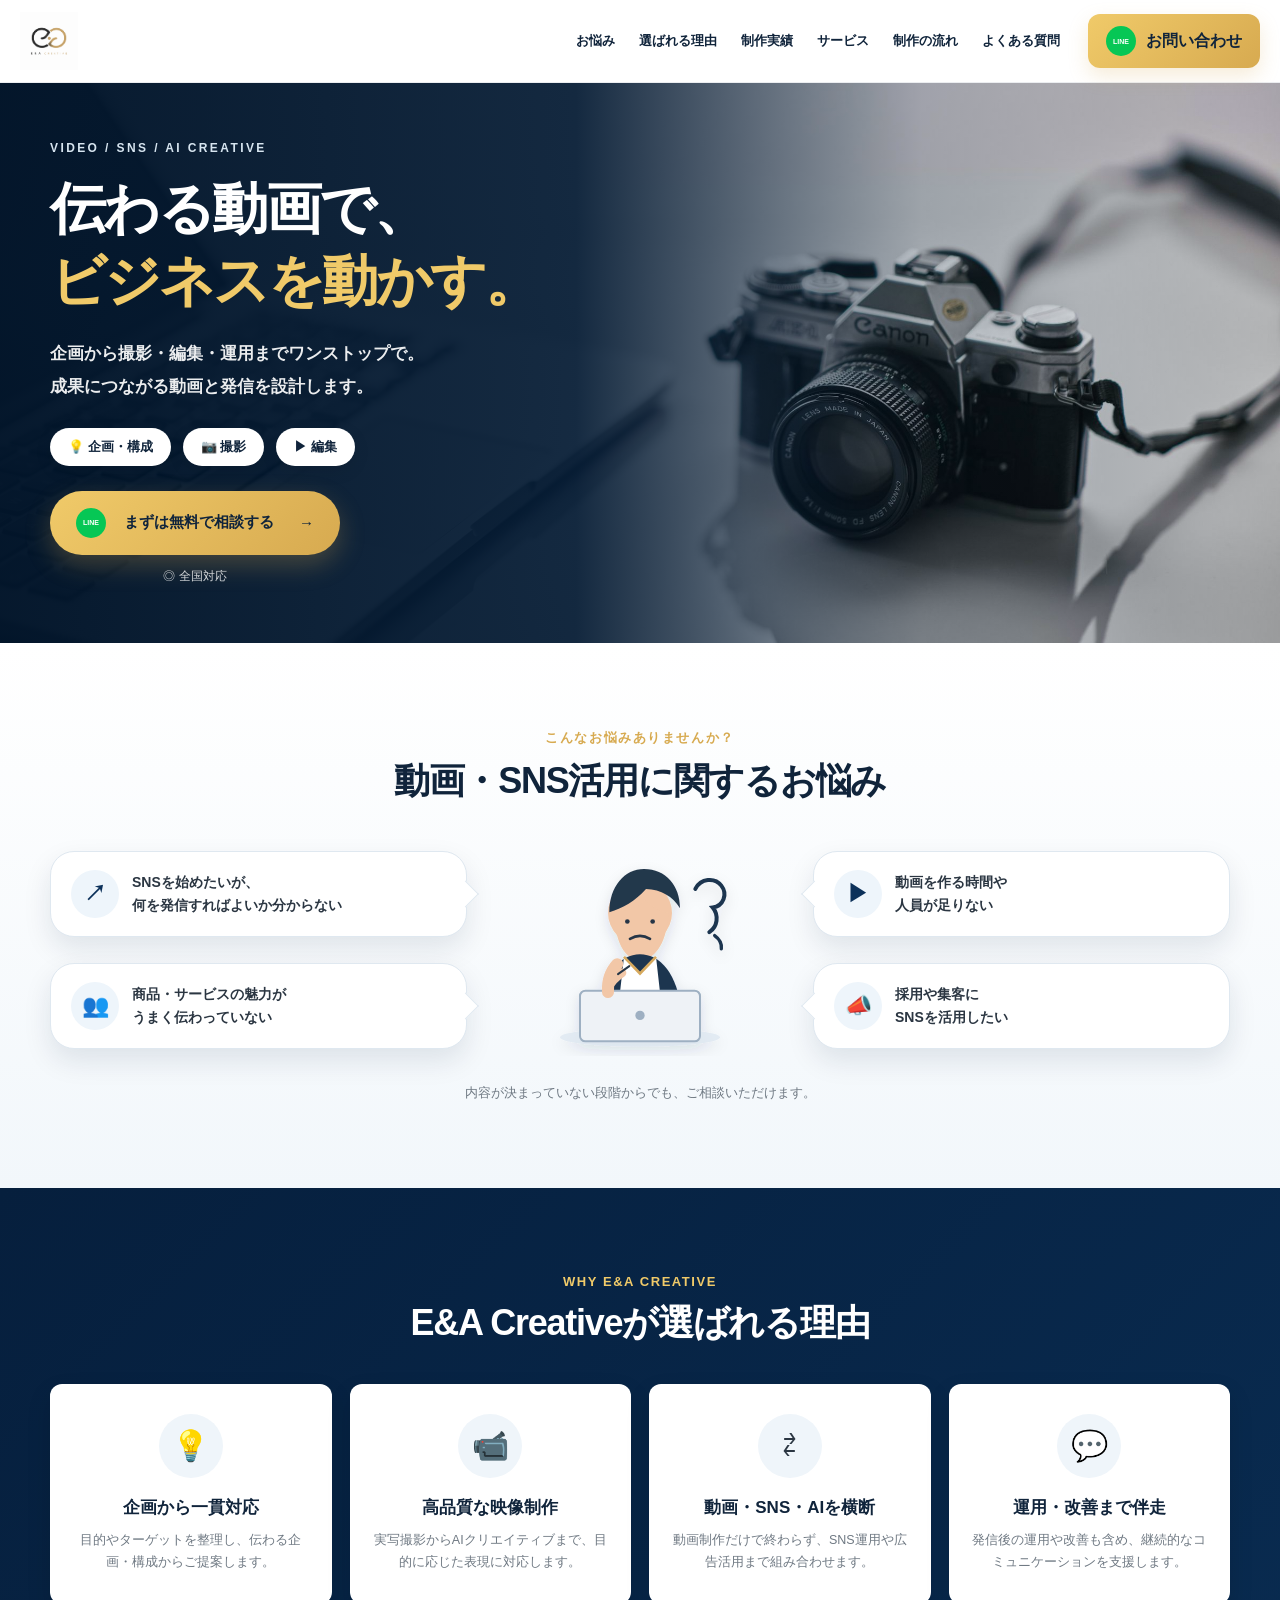
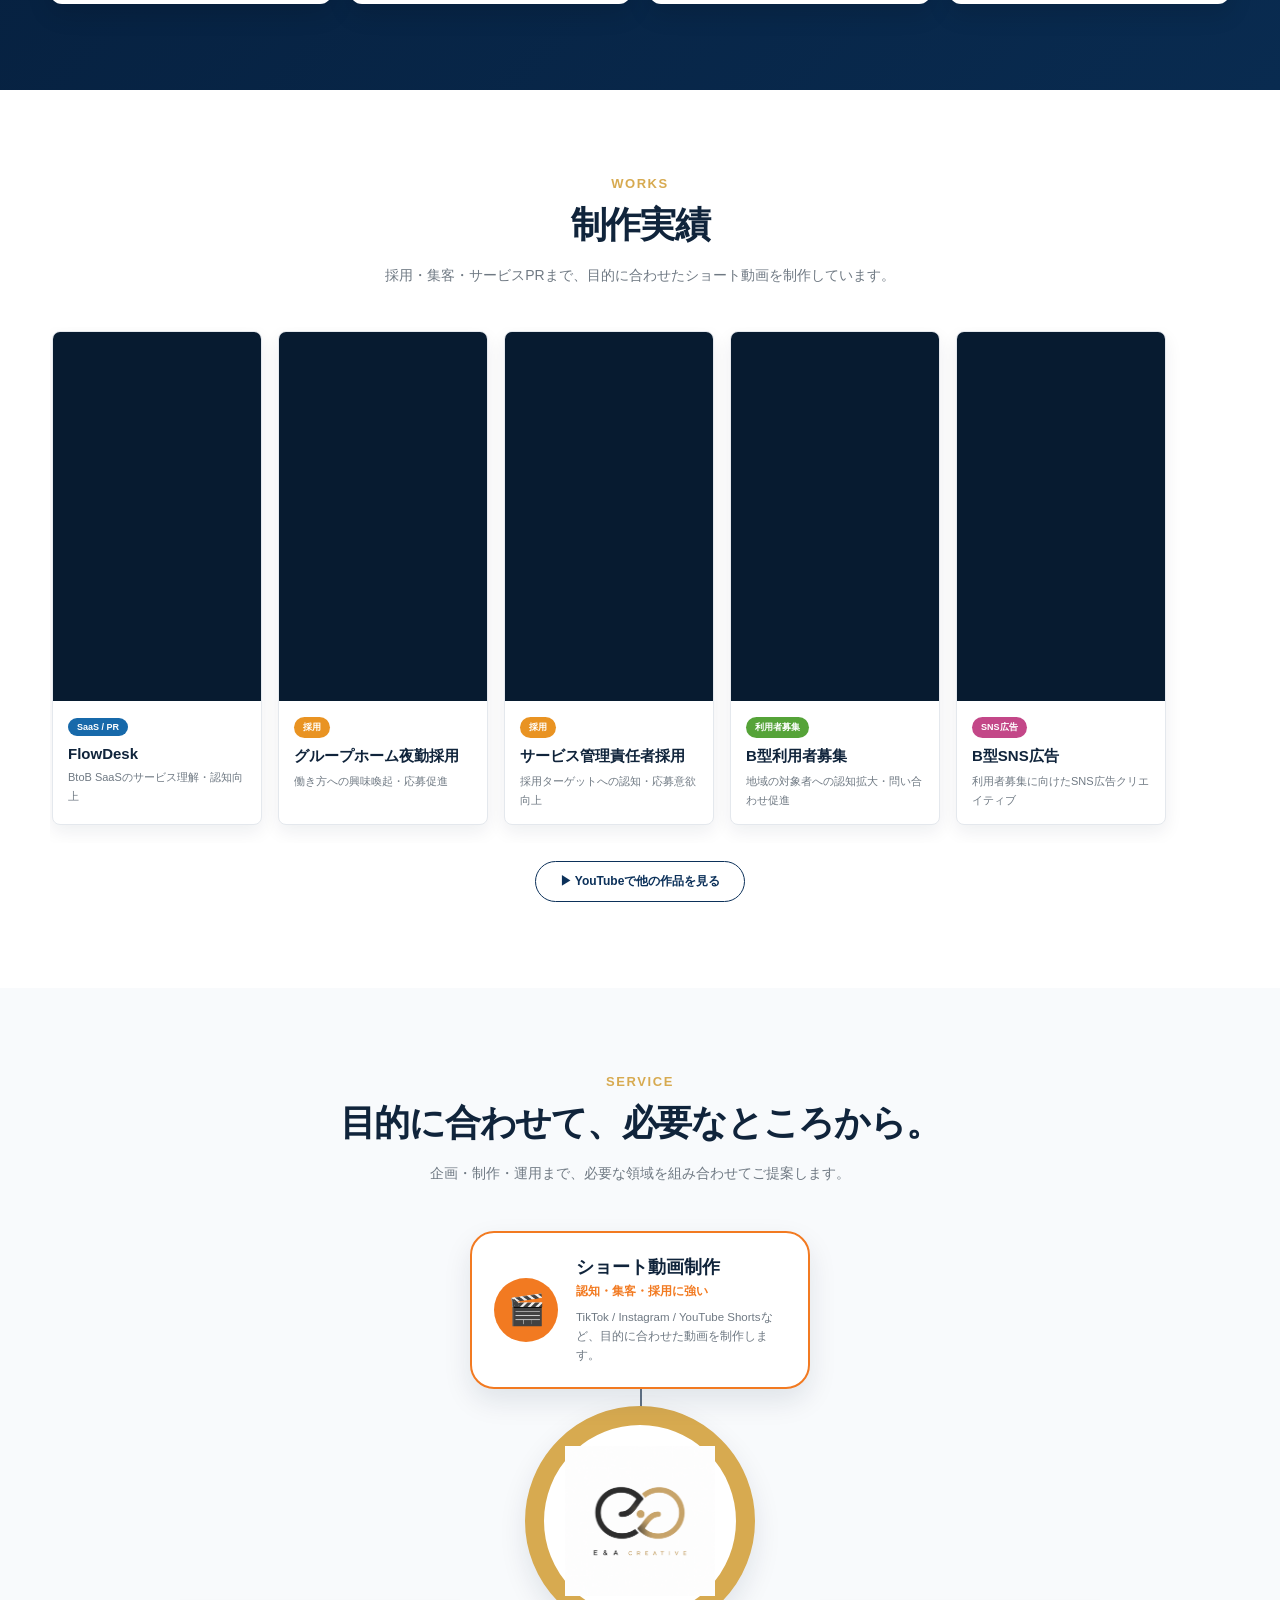
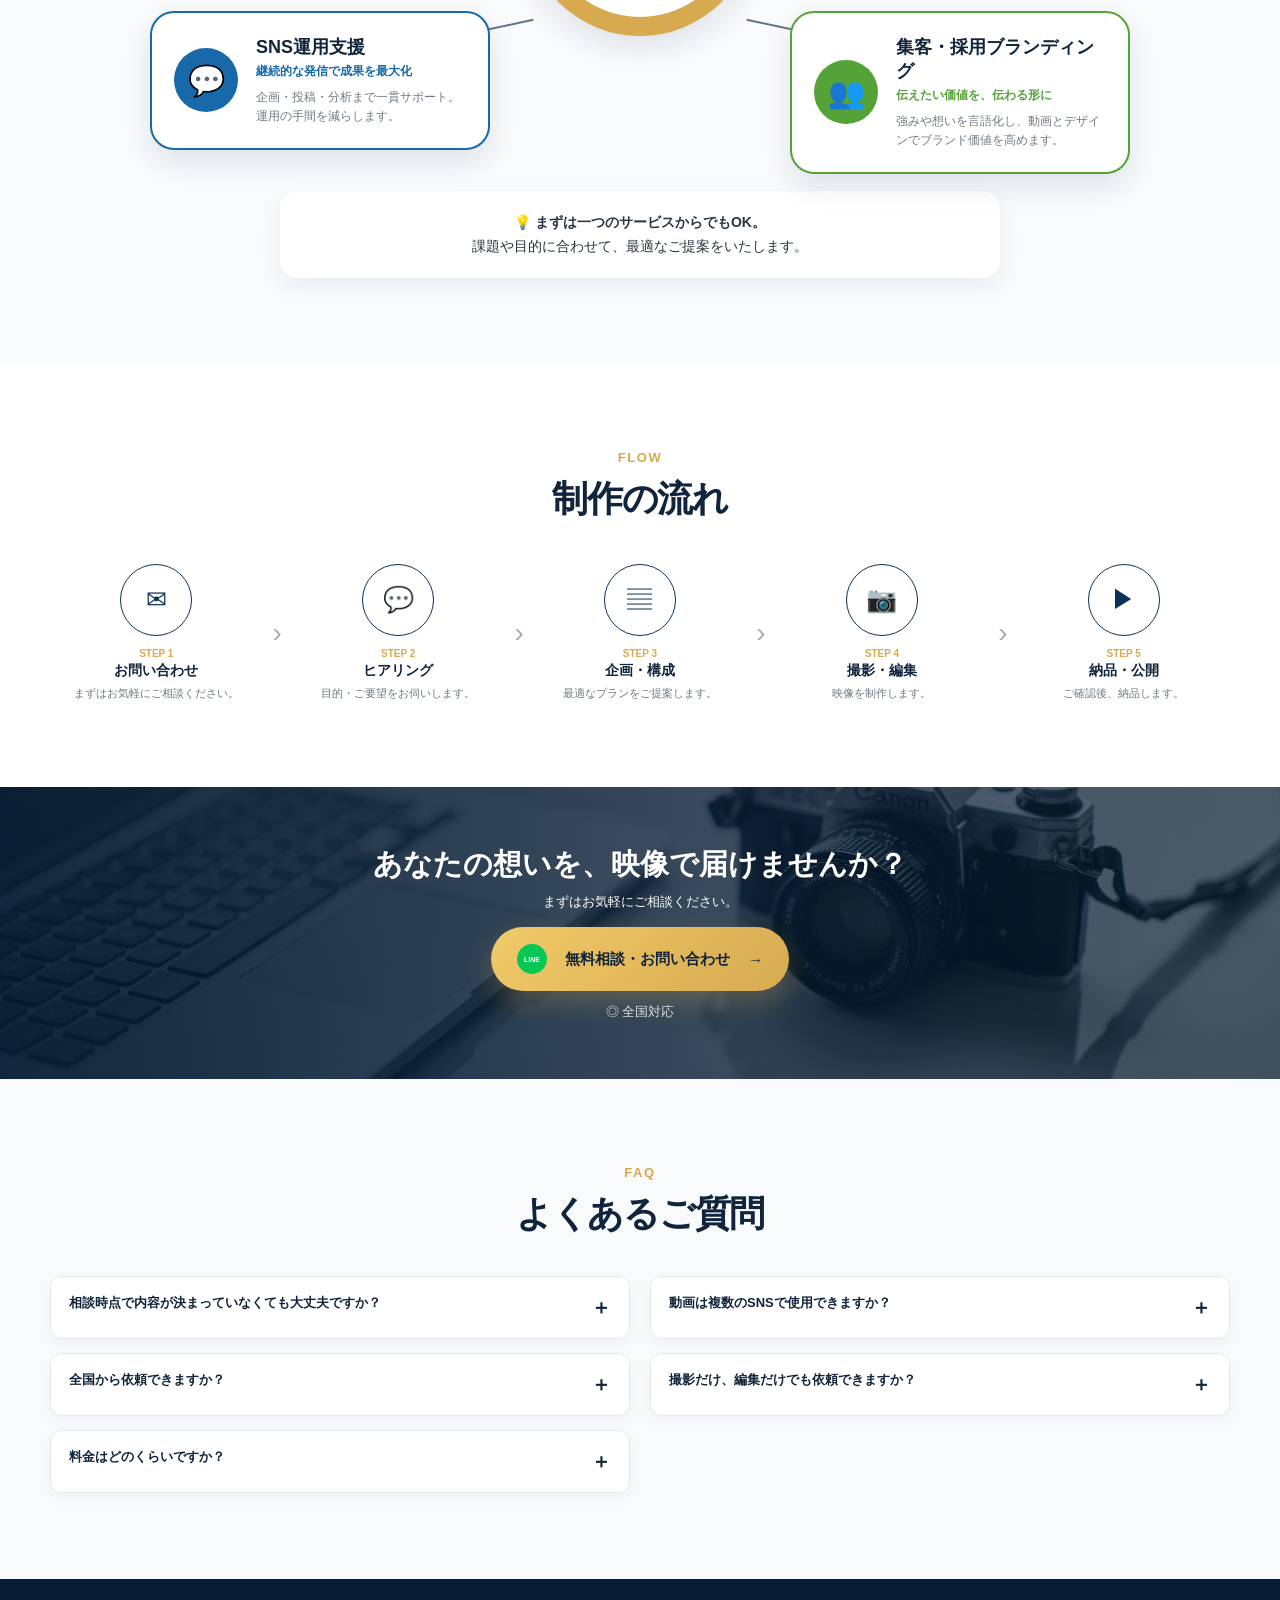
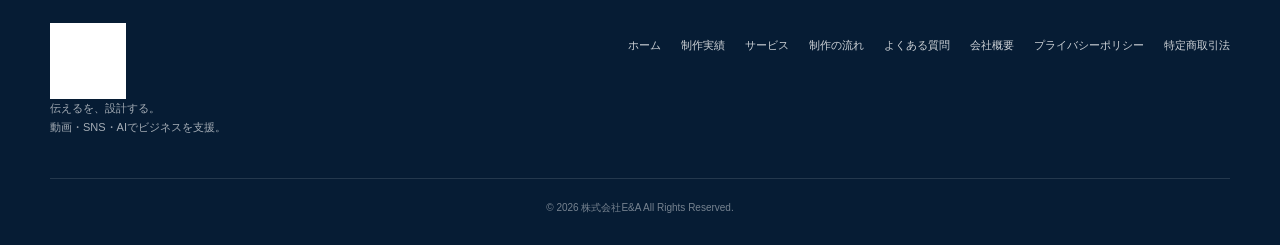
==== commit a3455c13: "Add files via upload" ====
--- a/index.html
+++ b/index.html
@@ -27,7 +27,7 @@
     </nav>
 
     <a class="header-contact" href="https://lin.ee/oaMVBY1" target="_blank" rel="noopener noreferrer">
-      <span class="line-icon">LINE</span>
+      <span class="line-badge">LINE</span>
       <span>お問い合わせ</span>
     </a>
 
@@ -43,7 +43,7 @@
     <a href="#service">サービス</a>
     <a href="#flow">制作の流れ</a>
     <a href="#faq">よくある質問</a>
-    <a class="mobile-contact" href="https://lin.ee/oaMVBY1" target="_blank" rel="noopener noreferrer"><span class="line-icon">LINE</span><span>無料相談する</span></a>
+    <a class="mobile-contact" href="https://lin.ee/oaMVBY1" target="_blank" rel="noopener noreferrer"><span class="line-badge">LINE</span><span class="cta-label">無料相談する</span></a>
   </nav>
 </header>
 
@@ -62,7 +62,7 @@
           <span>▶ 編集</span>
         </div>
 
-        <a class="cta-btn" href="https://lin.ee/oaMVBY1" target="_blank" rel="noopener noreferrer"><span class="line-icon">LINE</span><span>まずは無料で相談する</span><b>→</b></a>
+        <a class="cta-btn" href="https://lin.ee/oaMVBY1" target="_blank" rel="noopener noreferrer"><span class="line-badge">LINE</span><span class="cta-label">まずは無料で相談する</span><span class="cta-arrow">→</span></a>
         <p class="area-note">◎ 全国対応</p>
       </div>
     </div>
@@ -216,7 +216,7 @@
     <div class="container wide-cta-inner">
       <h2>あなたの想いを、映像で届けませんか？</h2>
       <p>まずはお気軽にご相談ください。</p>
-      <a class="cta-btn" href="https://lin.ee/oaMVBY1" target="_blank" rel="noopener noreferrer"><span class="line-icon">LINE</span><span>無料相談・お問い合わせ</span><b>→</b></a>
+      <a class="cta-btn" href="https://lin.ee/oaMVBY1" target="_blank" rel="noopener noreferrer"><span class="line-badge">LINE</span><span class="cta-label">無料相談・お問い合わせ</span><span class="cta-arrow">→</span></a>
       <p class="area-note">◎ 全国対応</p>
     </div>
   </section>
@@ -258,7 +258,7 @@
 </footer>
 
 <div class="sticky-mobile-cta">
-  <a href="https://lin.ee/oaMVBY1" target="_blank" rel="noopener noreferrer"><span class="line-icon">LINE</span><span>無料相談する</span></a>
+  <a href="https://lin.ee/oaMVBY1" target="_blank" rel="noopener noreferrer"><span class="line-badge">LINE</span><span class="cta-label">無料相談する</span></a>
 </div>
 
 <script src="script.js"></script>
--- a/style.css
+++ b/style.css
@@ -36,17 +36,7 @@
 .desktop-nav{display:flex;align-items:center;gap:24px;margin-left:auto}
 .desktop-nav a{font-size:13px;font-weight:700;color:var(--ink);transition:.2s}
 .desktop-nav a:hover{color:var(--gold)}
-.header-contact{
-  display:flex;
-  align-items:center;
-  gap:9px;
-  background:#06C755;
-  color:#fff;
-  font-weight:800;
-  padding:10px 16px;
-  border-radius:999px;
-  box-shadow:0 8px 20px rgba(6,199,85,.22);
-}
+.header-contact{display:flex;align-items:center;gap:10px;background:linear-gradient(135deg,var(--gold2),var(--gold));color:var(--ink);font-weight:800;padding:12px 18px;border-radius:12px;box-shadow:0 8px 20px rgba(215,170,80,.22)}
 .header-contact small{display:block;font-size:10px;text-align:center;margin-top:2px}
 .mail-icon{font-size:21px}
 .menu-btn,.mobile-nav{display:none}
@@ -62,25 +52,8 @@
 .hero-lead{font-size:17px;line-height:1.9;color:rgba(255,255,255,.92);font-weight:600;margin-bottom:25px}
 .hero-features{display:flex;gap:12px;flex-wrap:wrap;margin-bottom:25px}
 .hero-features span{background:#fff;color:var(--ink);border-radius:999px;padding:10px 18px;font-size:13px;font-weight:700;box-shadow:0 5px 18px rgba(0,0,0,.08)}
-.cta-btn{
-  display:inline-flex;
-  justify-content:center;
-  align-items:center;
-  gap:10px;
-  min-width:290px;
-  padding:13px 22px 13px 12px;
-  background:#06C755;
-  color:#fff;
-  font-size:15px;
-  font-weight:800;
-  border-radius:999px;
-  box-shadow:0 10px 26px rgba(6,199,85,.25);
-  transition:.2s;
-}
-.cta-btn:hover{
-  transform:translateY(-2px);
-  box-shadow:0 14px 32px rgba(6,199,85,.34);
-}
+.cta-btn{display:inline-flex;justify-content:center;align-items:center;gap:18px;min-width:290px;padding:17px 26px;background:linear-gradient(135deg,var(--gold2),var(--gold));color:var(--ink);font-size:15px;font-weight:800;border-radius:999px;box-shadow:0 10px 26px rgba(215,170,80,.28);transition:.2s}
+.cta-btn:hover{transform:translateY(-2px);box-shadow:0 14px 32px rgba(215,170,80,.36)}
 .area-note{font-size:12px;margin-top:13px;color:rgba(255,255,255,.82);text-align:center;width:290px}
 
 /* Shared */
@@ -126,110 +99,35 @@
 .works-more{text-align:center;margin-top:18px}
 .works-more a{display:inline-block;padding:11px 24px;border:1px solid var(--navy2);border-radius:999px;font-size:12px;font-weight:700;color:var(--navy2)}
 
-
-/* --- SERVICE stable layout --- */
+/* Service */
 .service-section{background:#f8fafc}
-.service-map{
-  position:relative;
-  max-width:980px;
-  height:560px;
-  margin:44px auto 0;
-}
-.service-hub{
-  position:absolute;
-  left:50%;
-  top:290px;
-  transform:translate(-50%,-50%);
-  width:220px;
-  height:220px;
-  border-radius:50%;
-  background:#fff;
-  border:18px solid var(--gold);
-  box-shadow:var(--shadow);
-  display:grid;
-  place-items:center;
-  z-index:3;
-}
-.service-hub img{
-  width:155px;
-  height:130px;
-  object-fit:contain;
-}
-.service-node{
-  position:absolute;
-  display:flex;
-  align-items:center;
-  gap:18px;
-  width:340px;
-  min-height:126px;
-  background:#fff;
-  border:2px solid var(--orange);
-  border-radius:24px;
-  padding:20px;
-  box-shadow:var(--shadow);
-  z-index:4;
-}
-.service-node-icon{
-  flex:0 0 62px;
-  height:62px;
-  border-radius:50%;
-  display:grid;
-  place-items:center;
-  background:var(--orange);
-  font-size:28px;
-}
+.service-map{position:relative;max-width:980px;height:510px;margin:44px auto 0}
+.service-hub{position:absolute;left:50%;top:225px;transform:translate(-50%,-50%);width:230px;height:230px;border-radius:50%;background:#fff;border:19px solid var(--gold);box-shadow:var(--shadow);display:grid;place-items:center;z-index:3}
+.service-hub img{width:165px;height:150px;object-fit:contain}
+.service-node{position:absolute;display:flex;align-items:center;gap:18px;width:340px;min-height:128px;background:#fff;border:2px solid var(--orange);border-radius:24px;padding:22px;box-shadow:var(--shadow);z-index:4}
+.service-node-icon{flex:0 0 64px;height:64px;border-radius:50%;display:grid;place-items:center;background:var(--orange);font-size:30px}
 .service-node h3{font-size:18px;color:var(--ink);margin-bottom:4px}
-.service-node strong{display:block;color:var(--orange);font-size:12px;margin-bottom:7px}
+.service-node strong{display:block;color:var(--orange);font-size:12px;margin-bottom:8px}
 .service-node p{font-size:11.5px;line-height:1.65;color:var(--muted)}
 .service-movie{left:50%;top:0;transform:translateX(-50%)}
-.service-sns{left:0;top:380px;border-color:var(--blue)}
-.service-brand{right:0;top:380px;border-color:var(--green)}
-.blue-bg{background:var(--blue)}
-.green-bg{background:var(--green)}
-.blue-text{color:var(--blue)!important}
-.green-text{color:var(--green)!important}
-.map-line{position:absolute;background:#667789;z-index:1}
-.line-top{width:2px;height:160px;left:50%;top:125px}
-.line-left{height:2px;width:170px;left:220px;top:405px;transform:rotate(-16deg)}
-.line-right{height:2px;width:170px;right:220px;top:405px;transform:rotate(16deg)}
-.service-note{
-  max-width:720px;
-  margin:0 auto;
-  background:#fff;
-  border-radius:18px;
-  padding:20px 26px;
-  text-align:center;
-  box-shadow:0 8px 24px rgba(20,35,55,.06);
-  font-size:14px;
-  line-height:1.7;
-}
-
-
-/* --- FLOW stable layout --- */
+.service-sns{left:0;top:280px;border-color:var(--blue)}
+.service-brand{right:0;top:280px;border-color:var(--green)}
+.blue-bg{background:var(--blue)}.green-bg{background:var(--green)}.blue-text{color:var(--blue)!important}.green-text{color:var(--green)!important}
+.map-line{position:absolute;background:#637488;z-index:1}
+.line-top{width:2px;height:100px;left:50%;top:125px}
+.line-left{height:2px;width:165px;left:220px;top:335px;transform:rotate(-12deg)}
+.line-right{height:2px;width:165px;right:220px;top:335px;transform:rotate(12deg)}
+.service-note{max-width:720px;margin:0 auto;background:#fff;border-radius:18px;padding:20px 26px;text-align:center;box-shadow:0 8px 24px rgba(20,35,55,.06);font-size:14px;line-height:1.7}
+
+/* Flow */
 .flow-section{background:#fff}
-.flow-grid{
-  display:grid;
-  grid-template-columns:1fr 28px 1fr 28px 1fr 28px 1fr 28px 1fr;
-  gap:10px;
-  align-items:center;
-  margin-top:38px;
-}
-.flow-item{text-align:center;min-width:0}
-.flow-icon{
-  width:72px;
-  height:72px;
-  border-radius:50%;
-  border:1.5px solid var(--navy2);
-  margin:0 auto 12px;
-  display:grid;
-  place-items:center;
-  color:var(--navy2);
-  font-size:25px;
-}
+.flow-grid{display:grid;grid-template-columns:1fr auto 1fr auto 1fr auto 1fr auto 1fr;gap:10px;align-items:center;margin-top:38px}
+.flow-item{text-align:center}
+.flow-icon{width:72px;height:72px;border-radius:50%;border:1.5px solid var(--navy2);margin:0 auto 12px;display:grid;place-items:center;color:var(--navy2);font-size:25px}
 .flow-item span{display:block;color:var(--gold);font-size:10px;font-weight:800;margin-bottom:3px}
 .flow-item h3{font-size:14px;color:var(--ink);margin-bottom:5px}
 .flow-item p{font-size:10.5px;color:var(--muted);line-height:1.6}
-.flow-arrow{color:#a5adb5;font-size:28px;text-align:center}
+.flow-arrow{color:#a5adb5;font-size:28px}
 
 /* CTA */
 .wide-cta{position:relative;background:url('images/hero-bg.jpg') center 68%/cover no-repeat;color:#fff;padding:58px 0}
@@ -298,306 +196,292 @@
 
 /* Mobile */
 @media(max-width:680px){
-  html,body{
-    width:100%;
-    max-width:100%;
-    overflow-x:hidden;
-    background:#fff;
-  }
-  body{padding-bottom:0}
-  .container{
-    width:calc(100% - 32px);
-    max-width:none;
-    margin:0 16px;
-  }
-
-  /* HEADER */
-  .header-inner{
-    width:100%;
-    height:64px;
-    padding:0 14px;
-    gap:10px;
-  }
-  .header-logo{width:130px}
-  .header-logo img{height:44px}
-  .desktop-nav,.header-contact{display:none}
-  .menu-btn{
-    display:flex;
-    margin-left:auto;
-    width:40px;
-    height:40px;
-    padding:0;
-    align-items:flex-end;
-  }
-  .mobile-nav{top:64px;padding:12px 18px 20px}
-  .mobile-nav.open{display:flex}
-  .mobile-nav a{padding:13px 3px;font-size:13px}
-  .mobile-nav .mobile-contact{
-    display:flex;
+  body{padding-bottom:64px}
+  .container{width:min(100% - 30px,540px)}
+  .site-header{position:sticky}
+  .header-inner{width:calc(100% - 24px);height:64px;gap:8px}
+  .header-logo{width:122px}
+  .header-logo img{height:43px}
+  .header-contact{display:none}
+  .menu-btn{margin-left:auto;width:38px}
+  .mobile-nav{top:64px}
+
+  .hero{min-height:0;background-position:62% center}
+  .hero-overlay{background:linear-gradient(90deg,rgba(2,21,42,.97) 0%,rgba(3,26,51,.92) 58%,rgba(3,27,52,.45) 100%)}
+  .hero-inner{min-height:490px;align-items:center}
+  .hero-copy{padding:44px 0 38px;max-width:90%}
+  .hero-kicker{font-size:9px;margin-bottom:12px}
+  .hero h1{font-size:36px;line-height:1.3;margin-bottom:15px}
+  .hero-lead{font-size:13px;line-height:1.75;margin-bottom:18px}
+  .hero-features{gap:7px;margin-bottom:20px}
+  .hero-features span{padding:7px 10px;font-size:10px}
+  .cta-btn{min-width:0;width:100%;max-width:310px;padding:14px 18px;font-size:13px}
+  .area-note{width:auto;max-width:310px;font-size:10px}
+
+  .section{padding:58px 0}
+  .section-eyebrow{font-size:11px}
+  .section h2{font-size:25px}
+  .section-lead{font-size:12.5px;margin-bottom:28px}
+
+  .problem-layout{display:flex;flex-direction:column;gap:13px;margin-top:25px}
+  .problem-side{display:contents}
+  .problem-side-left .problem-bubble:nth-child(1){order:1}
+  .problem-side-right .problem-bubble:nth-child(1){order:2}
+  .problem-side-left .problem-bubble:nth-child(2){order:3}
+  .problem-side-right .problem-bubble:nth-child(2){order:4}
+  .problem-person-wrap{order:5;align-self:center;margin-top:5px}
+  .problem-person-wrap img{width:210px}
+  .problem-bubble{width:100%;padding:14px 16px;border-radius:16px;font-size:12px}
+  .problem-bubble::after{display:none}
+  .bubble-icon{flex-basis:40px;height:40px;font-size:18px}
+  .problem-note{font-size:11px;margin-top:14px}
+
+  .reason-grid{grid-template-columns:1fr;gap:11px}
+  .reason-card{display:grid;grid-template-columns:50px 1fr;text-align:left;column-gap:14px;padding:18px}
+  .reason-icon{width:50px;height:50px;margin:0;grid-row:1/3;font-size:23px}
+  .reason-card h3{font-size:14px;margin:4px 0 4px}
+  .reason-card p{font-size:11px}
+
+  .works-scroll{margin-right:-15px;padding-right:15px}
+  .work-card{flex-basis:235px}
+  .works-more a{font-size:11px}
+
+  .service-map{height:auto;display:flex;flex-direction:column;gap:18px;margin-top:28px}
+  .service-node,.service-hub{position:relative;left:auto;right:auto;top:auto;transform:none;width:100%}
+  .service-node{min-height:0;border-radius:18px;padding:17px;gap:13px}
+  .service-node-icon{flex-basis:52px;height:52px;font-size:24px}
+  .service-node h3{font-size:15px}
+  .service-node p{font-size:11px}
+  .service-hub{order:2;width:165px;height:165px;margin:2px auto;border-width:14px}
+  .service-hub img{width:120px;height:105px}
+  .service-movie{order:1}
+  .service-sns{order:3}
+  .service-brand{order:4}
+  .map-line{display:none}
+  .service-note{font-size:12px;padding:17px;margin-top:18px}
+
+  .flow-grid{display:grid;grid-template-columns:48px 1fr;gap:0 15px;margin-top:28px}
+  .flow-item{text-align:left;display:grid;grid-template-columns:auto 1fr;grid-template-rows:auto auto auto;column-gap:14px;padding-bottom:22px;position:relative}
+  .flow-item:not(:last-of-type)::after{content:"";position:absolute;left:24px;top:48px;bottom:0;width:1px;background:#c8d0d8}
+  .flow-icon{grid-row:1/4;width:48px;height:48px;margin:0;font-size:19px}
+  .flow-item span{margin-top:2px}
+  .flow-item h3{font-size:13px}
+  .flow-item p{font-size:10.5px}
+  .flow-arrow{display:none}
+
+  .wide-cta{padding:46px 0}
+  .wide-cta h2{font-size:22px}
+  .wide-cta p{font-size:11px}
+
+  .faq-grid{grid-template-columns:1fr;gap:9px}
+  .faq-q{font-size:12px;padding:15px}
+
+  .footer{padding:34px 0 28px}
+  .footer-inner{display:block}
+  .footer-brand{text-align:center}
+  .footer-brand img{margin:0 auto;width:155px;object-position:center}
+  .footer-nav{justify-content:center;gap:11px 17px;margin-top:20px}
+  .footer-nav a{font-size:10px}
+  .copyright{margin-top:25px}
+
+  .sticky-mobile-cta{display:block;position:fixed;left:0;right:0;bottom:0;z-index:999;background:rgba(255,255,255,.96);padding:9px 12px;border-top:1px solid var(--line);backdrop-filter:blur(8px)}
+  .sticky-mobile-cta a{display:block;background:linear-gradient(135deg,var(--gold2),var(--gold));color:var(--ink);text-align:center;border-radius:999px;padding:12px;font-size:13px;font-weight:800}
+  .legal-wrap{padding:36px 20px 70px;font-size:12.5px}
+  .legal-wrap h1{font-size:22px}
+}
+
+
+/* ===== consolidated fixes ===== */
+html,body{margin:0;padding:0;width:100%;overflow-x:hidden}
+.line-badge{
+  display:inline-flex;
+  align-items:center;
+  justify-content:center;
+  width:30px;
+  height:30px;
+  flex:0 0 30px;
+  border-radius:50%;
+  background:#06C755;
+  color:#fff;
+  font-size:7px;
+  font-weight:900;
+  line-height:1;
+}
+.header-contact .line-badge{
+  background:#06C755;
+  color:#fff;
+}
+.cta-btn .line-badge{
+  background:#06C755;
+  color:#fff;
+}
+.cta-btn .cta-label{min-width:0}
+.cta-btn .cta-arrow{margin-left:auto}
+
+/* Footer must terminate the document visually */
+.footer{
+  position:relative;
+  margin:0!important;
+  border:0;
+}
+.footer::after{display:none!important}
+body::after,html::after{display:none!important}
+
+/* SERVICE desktop */
+@media(min-width:681px){
+  .service-map{
+    position:relative;
+    max-width:980px;
+    height:560px;
+    margin:44px auto 0;
+  }
+  .service-hub{top:290px}
+  .service-movie{top:0}
+  .service-sns{top:380px}
+  .service-brand{top:380px}
+  .line-top{height:160px;top:125px}
+  .line-left,.line-right{top:405px}
+}
+
+/* MOBILE */
+@media(max-width:680px){
+  body{padding-bottom:0!important}
+  .container{width:calc(100% - 32px);margin-left:16px;margin-right:16px}
+
+  /* normal LINE buttons: retain original gold button styling */
+  .hero .cta-btn,
+  .wide-cta .cta-btn{
+    display:grid!important;
+    grid-template-columns:30px minmax(0,1fr) 16px;
     align-items:center;
-    justify-content:center;
-    gap:8px;
-    background:#06C755;
-    color:#fff;
-    border:0;
-    border-radius:999px;
-    margin-top:10px;
-    padding:9px 14px;
-  }
-
-  /* HERO */
-  .hero{min-height:auto;background-position:64% center}
-  .hero-overlay{
-    background:linear-gradient(90deg,rgba(2,21,42,.98) 0%,rgba(3,26,51,.94) 62%,rgba(3,27,52,.55) 100%);
-  }
-  .hero-inner{min-height:470px}
-  .hero-copy{width:100%;max-width:330px;padding:38px 0 34px}
-  .hero-kicker{font-size:8.5px;letter-spacing:.16em;margin-bottom:12px}
-  .hero h1{font-size:34px;line-height:1.32;margin-bottom:14px}
-  .hero-lead{font-size:12.5px;line-height:1.8;margin-bottom:17px}
-  .hero-features{
-    display:grid;
-    grid-template-columns:repeat(3,1fr);
-    gap:6px;
-    width:100%;
-    margin-bottom:18px;
-  }
-  .hero-features span{
-    padding:7px 4px;
-    text-align:center;
-    font-size:9px;
-    white-space:nowrap;
-  }
-  .cta-btn{
+    column-gap:8px;
     width:100%;
     max-width:310px;
     min-width:0;
-    padding:9px 16px 9px 10px;
-    gap:8px;
-    font-size:12.5px;
-  }
-  .line-icon{
-    width:30px;
-    height:30px;
-    flex-basis:30px;
-  }
-  .area-note{width:100%;max-width:310px;font-size:10px;margin-top:10px}
-
-  /* COMMON */
-  .section{padding:54px 0}
-  .section-eyebrow{font-size:10px;margin-bottom:6px}
-  .section h2{font-size:24px;line-height:1.48;margin-bottom:9px}
-  .section-lead{font-size:12px;line-height:1.8;margin-bottom:25px}
-
-  /* PROBLEM */
-  .problem-layout{
-    position:relative;
-    display:block;
-    min-height:515px;
-    margin-top:24px;
-  }
-  .problem-side{display:block}
-  .problem-bubble{
-    position:absolute;
-    z-index:3;
-    width:47%;
-    min-height:80px;
-    padding:11px 9px;
-    gap:7px;
-    border-radius:16px;
-    font-size:10px;
-    line-height:1.55;
-  }
-  .problem-bubble::after{display:none!important}
-  .problem-side-left .problem-bubble:nth-child(1){left:0;top:0}
-  .problem-side-right .problem-bubble:nth-child(1){right:0;top:44px}
-  .problem-side-left .problem-bubble:nth-child(2){left:0;top:140px}
-  .problem-side-right .problem-bubble:nth-child(2){right:0;top:194px}
-  .bubble-icon{flex:0 0 32px;height:32px;font-size:14px}
-  .problem-person-wrap{
-    position:absolute;
-    left:50%;
-    bottom:0;
-    width:220px;
-    transform:translateX(-50%);
-  }
-  .problem-person-wrap img{width:100%}
-  .problem-note{font-size:10.5px;margin-top:12px}
-
-  /* REASONS */
-  .reason-grid{grid-template-columns:1fr 1fr;gap:9px;margin-top:24px}
-  .reason-card{padding:16px 11px;min-height:175px}
-  .reason-icon{width:46px;height:46px;font-size:21px;margin:0 auto 9px}
-  .reason-card h3{font-size:12.5px}
-  .reason-card p{font-size:9.5px;line-height:1.65}
-
-  /* WORKS */
-  .works-scroll{
-    width:calc(100% + 16px);
-    margin-right:-16px;
-    padding-right:16px;
-    gap:11px;
-  }
-  .work-card{flex:0 0 215px}
-  .work-body{padding:13px}
-  .work-body h3{font-size:13px}
-  .work-body p{font-size:10px}
-
-  /* SERVICE: mobile stacked, no absolute positioning */
+    padding:9px 15px 9px 9px;
+    white-space:nowrap;
+    overflow:hidden;
+  }
+  .hero .cta-btn .line-badge,
+  .wide-cta .cta-btn .line-badge{
+    width:30px;height:30px;flex-basis:30px;
+  }
+  .hero .cta-btn .cta-label,
+  .wide-cta .cta-btn .cta-label{
+    overflow:hidden;
+    white-space:nowrap;
+    text-overflow:ellipsis;
+    text-align:center;
+    font-size:12px;
+  }
+  .cta-arrow{margin:0!important;text-align:right}
+
+  /* SERVICE: logo first */
   .service-map{
-    height:auto;
-    display:flex;
-    flex-direction:column;
-    gap:12px;
-    margin:26px 0 0;
-  }
-  .service-node,
+    height:auto!important;
+    display:flex!important;
+    flex-direction:column!important;
+    gap:13px;
+    margin-top:26px;
+  }
+  .service-node,.service-hub{
+    position:relative!important;
+    left:auto!important;right:auto!important;top:auto!important;
+    transform:none!important;
+  }
   .service-hub{
-    position:relative;
-    left:auto;
-    right:auto;
-    top:auto;
-    transform:none;
-  }
+    order:1!important;
+    width:148px!important;height:148px!important;
+    margin:0 auto 7px!important;
+    border-width:12px!important;
+  }
+  .service-hub img{width:108px!important;height:92px!important}
+  .service-movie{order:2!important}
+  .service-sns{order:3!important}
+  .service-brand{order:4!important}
   .service-node{
-    width:100%;
-    min-height:0;
-    padding:15px 14px;
-    border-radius:17px;
-    gap:12px;
-  }
-  .service-node-icon{
-    flex:0 0 48px;
-    height:48px;
-    font-size:21px;
-  }
-  .service-node h3{font-size:14px}
-  .service-node strong{font-size:10px;margin-bottom:5px}
-  .service-node p{font-size:10.5px;line-height:1.65}
-  .service-movie{order:1}
-  .service-hub{
-    order:2;
-    width:148px;
-    height:148px;
-    margin:4px auto;
-    border-width:12px;
-  }
-  .service-hub img{
-    width:108px;
-    height:92px;
-  }
-  .service-sns{order:3}
-  .service-brand{order:4}
-  .map-line{display:none}
-  .service-note{
-    margin-top:16px;
-    padding:15px 13px;
-    border-radius:14px;
-    font-size:11px;
-  }
-
-  /* FLOW: vertical timeline */
-  .flow-grid{
-    display:block;
-    margin-top:26px;
-  }
+    width:100%!important;
+    min-height:0!important;
+    padding:15px 14px!important;
+    border-radius:17px!important;
+  }
+  .map-line{display:none!important}
+
+  /* FLOW vertical */
+  .flow-grid{display:block!important;margin-top:26px!important}
   .flow-item{
     position:relative;
-    display:grid;
+    display:grid!important;
     grid-template-columns:52px 1fr;
     grid-template-rows:auto auto auto;
     column-gap:13px;
     min-height:76px;
     padding:0 0 20px;
-    text-align:left;
+    text-align:left!important;
+  }
+  .flow-icon{
+    grid-row:1/4;
+    width:52px!important;height:52px!important;
+    margin:0!important;
+    background:#fff;
+    position:relative;z-index:2;
   }
   .flow-item:not(:last-of-type)::after{
     content:"";
     position:absolute;
-    left:25px;
-    top:52px;
-    bottom:0;
-    width:1px;
-    background:#c8d0d8;
-  }
-  .flow-icon{
-    grid-row:1/4;
-    width:52px;
-    height:52px;
-    margin:0;
-    font-size:19px;
-    position:relative;
-    z-index:2;
-    background:#fff;
-  }
-  .flow-item span{font-size:9px;margin-top:2px}
-  .flow-item h3{font-size:13px;margin:1px 0 2px}
-  .flow-item p{font-size:10px;line-height:1.6}
-  .flow-arrow{display:none}
-
-  /* CTA */
-  .wide-cta{padding:42px 0}
-  .wide-cta h2{font-size:21px;line-height:1.5}
-  .wide-cta p{font-size:10.5px}
-  .wide-cta .cta-btn{margin:0 auto}
-
-  /* FAQ */
-  .faq-grid{grid-template-columns:1fr;gap:8px;margin-top:25px}
-  .faq-q{font-size:11.5px;padding:14px}
-  .faq-a{font-size:10.5px}
-
-  /* FOOTER */
+    left:25px;top:52px;bottom:0;
+    width:1px;background:#c8d0d8;
+  }
+  .flow-arrow{display:none!important}
+
+  /* footer: dark background continues behind fixed CTA */
   .footer{
-    padding:32px 0 84px;
-    background:#061c34;
-    margin:0;
-  }
-  .footer-inner{display:block}
-  .footer-brand{text-align:center}
-  .footer-brand img{
-    width:150px;
-    height:68px;
-    margin:0 auto;
-    object-position:center;
-  }
-  .footer-brand p{font-size:10px}
-  .footer-nav{
-    justify-content:center;
-    gap:9px 15px;
-    margin-top:18px;
-    padding-top:0;
-  }
-  .footer-nav a{font-size:9.5px}
-  .copyright{margin-top:22px;font-size:9px}
-
-  /* STICKY LINE CTA */
+    margin:0!important;
+    padding-bottom:82px!important;
+    background:#061c34!important;
+  }
+
+  /* only the FOLLOWING button is green */
   .sticky-mobile-cta{
-    display:block;
-    position:fixed;
-    left:0;
-    right:0;
-    bottom:0;
-    z-index:999;
-    background:rgba(255,255,255,.96);
+    display:block!important;
+    position:fixed!important;
+    left:0;right:0;bottom:0;
+    width:100%;
+    z-index:9999;
+    box-sizing:border-box;
     padding:8px 12px calc(8px + env(safe-area-inset-bottom));
-    border-top:1px solid var(--line);
-    backdrop-filter:blur(8px);
+    background:rgba(255,255,255,.97);
+    border-top:1px solid #e4e8ed;
   }
   .sticky-mobile-cta a{
-    display:flex;
+    display:grid!important;
+    grid-template-columns:32px minmax(0,1fr);
     align-items:center;
-    justify-content:center;
-    gap:8px;
-    max-width:420px;
-    margin:0 auto;
-    background:#06C755;
-    color:#fff;
-    border-radius:999px;
-    padding:8px 14px;
-    font-size:12.5px;
-    font-weight:800;
-  }
-
-  .legal-wrap{padding:34px 18px 80px;font-size:12px}
-  .legal-wrap h1{font-size:21px}
-}
+    column-gap:8px;
+    width:100%!important;
+    max-width:400px;
+    min-height:48px;
+    margin:0 auto!important;
+    padding:7px 16px 7px 8px!important;
+    box-sizing:border-box;
+    border-radius:999px!important;
+    background:#06C755!important;
+    color:#fff!important;
+    font-size:12.5px!important;
+    font-weight:800!important;
+    line-height:1!important;
+    white-space:nowrap;
+    overflow:hidden;
+  }
+  .sticky-mobile-cta .line-badge{
+    width:32px;height:32px;
+    background:#fff;color:#06C755;
+  }
+  .sticky-mobile-cta .cta-label{
+    min-width:0;
+    text-align:center;
+    overflow:hidden;
+    text-overflow:ellipsis;
+    white-space:nowrap;
+  }
+}
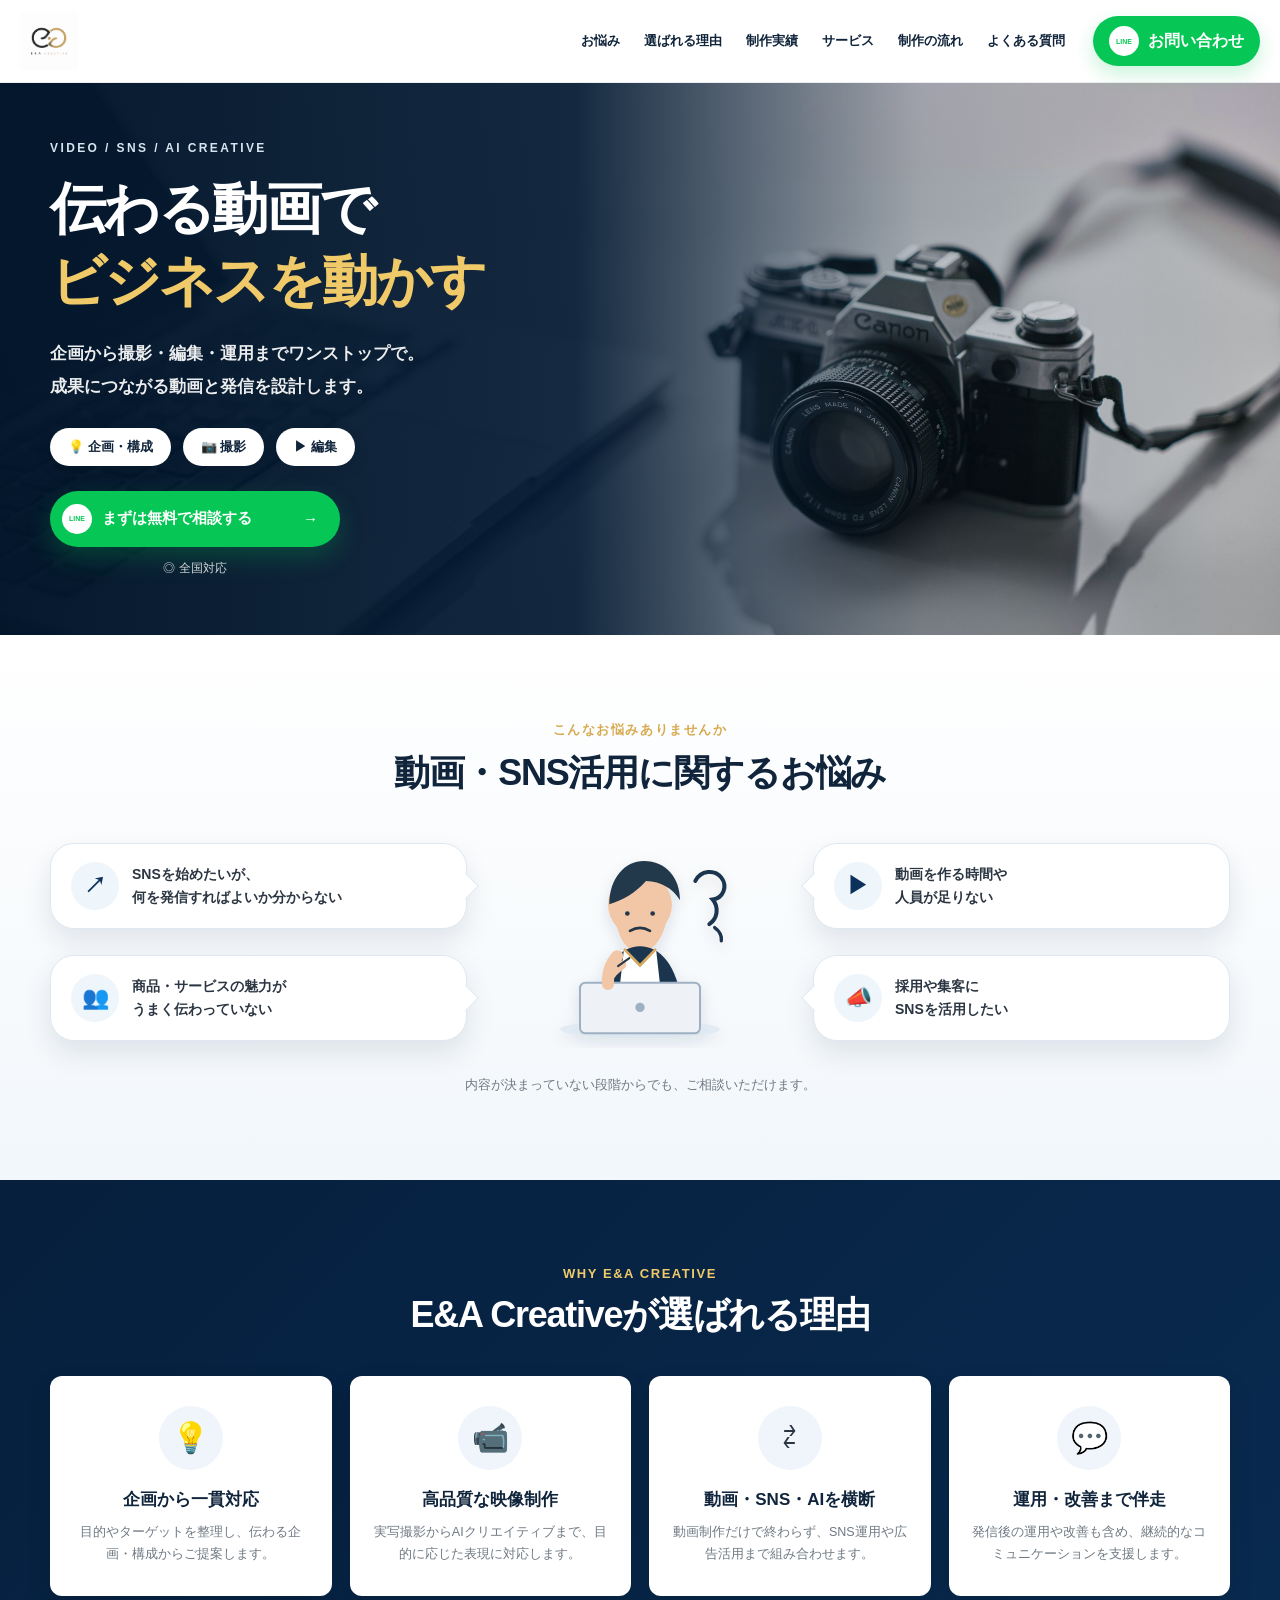
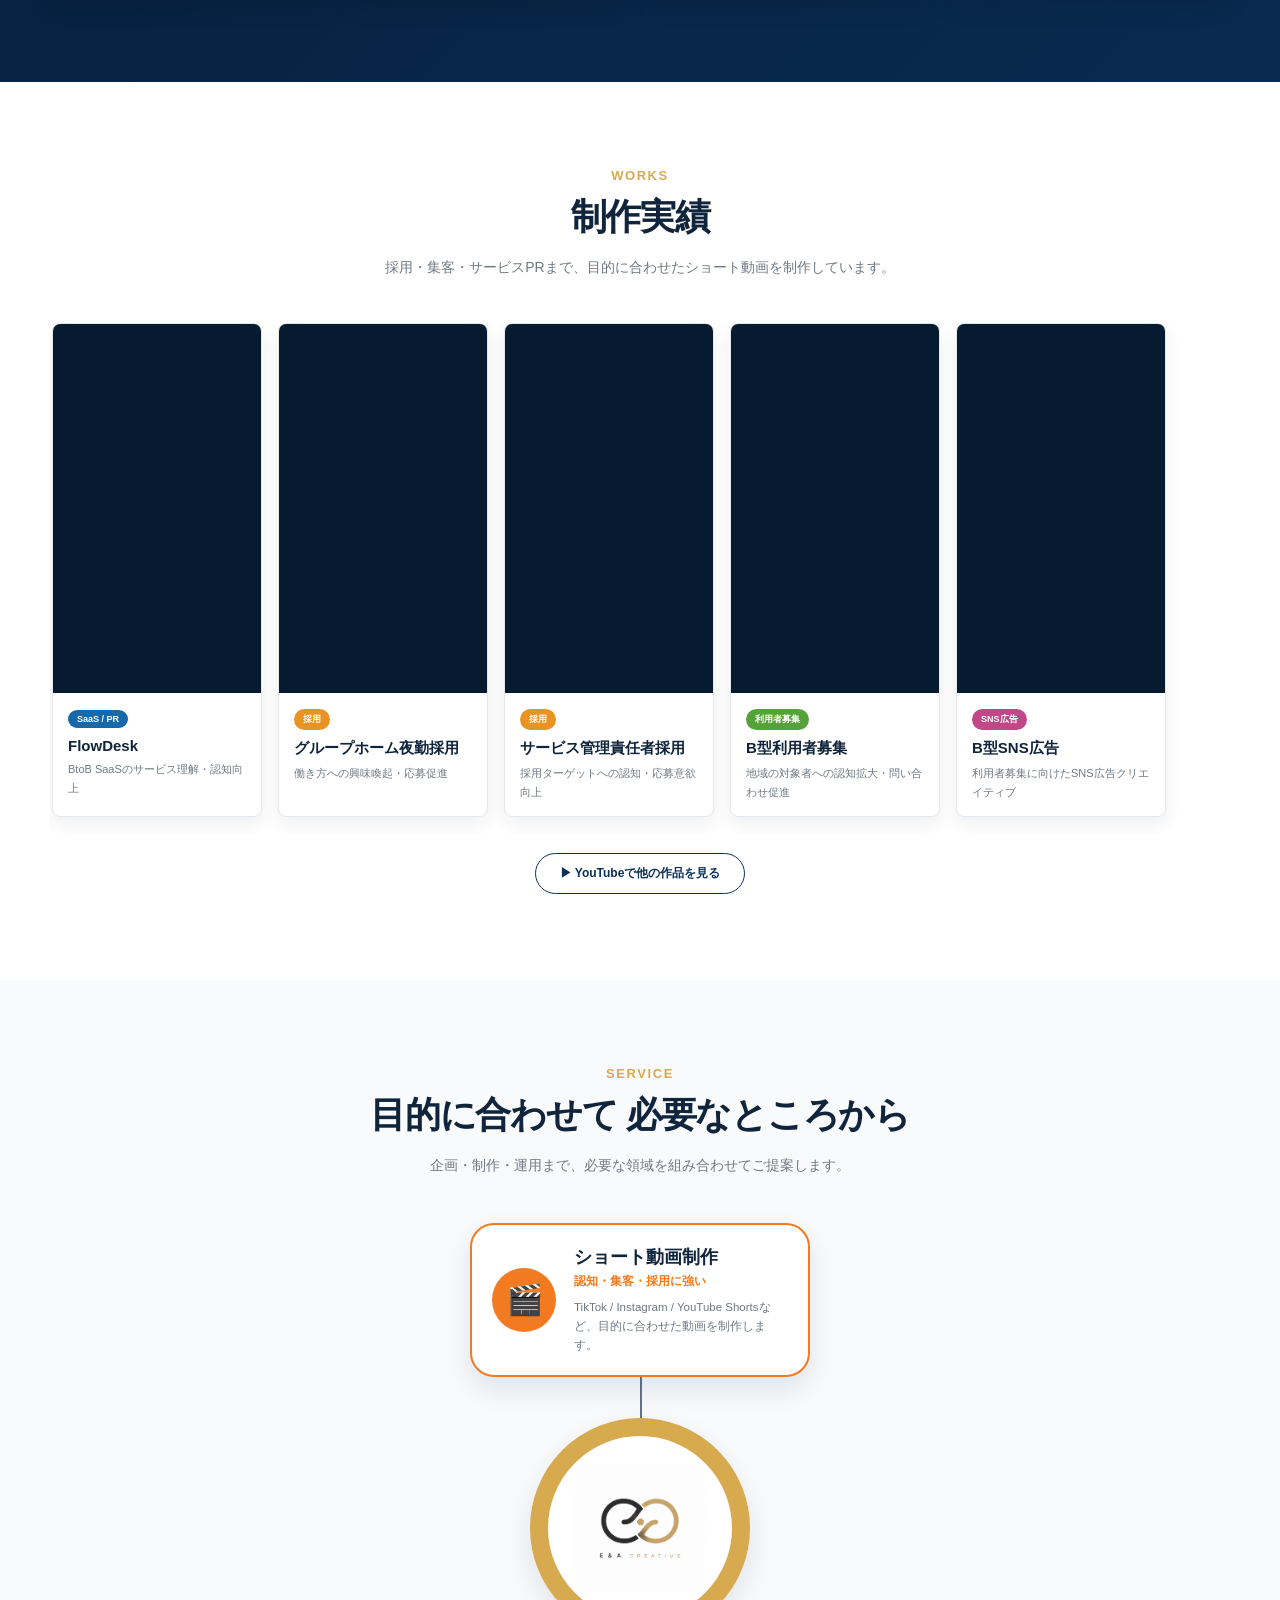
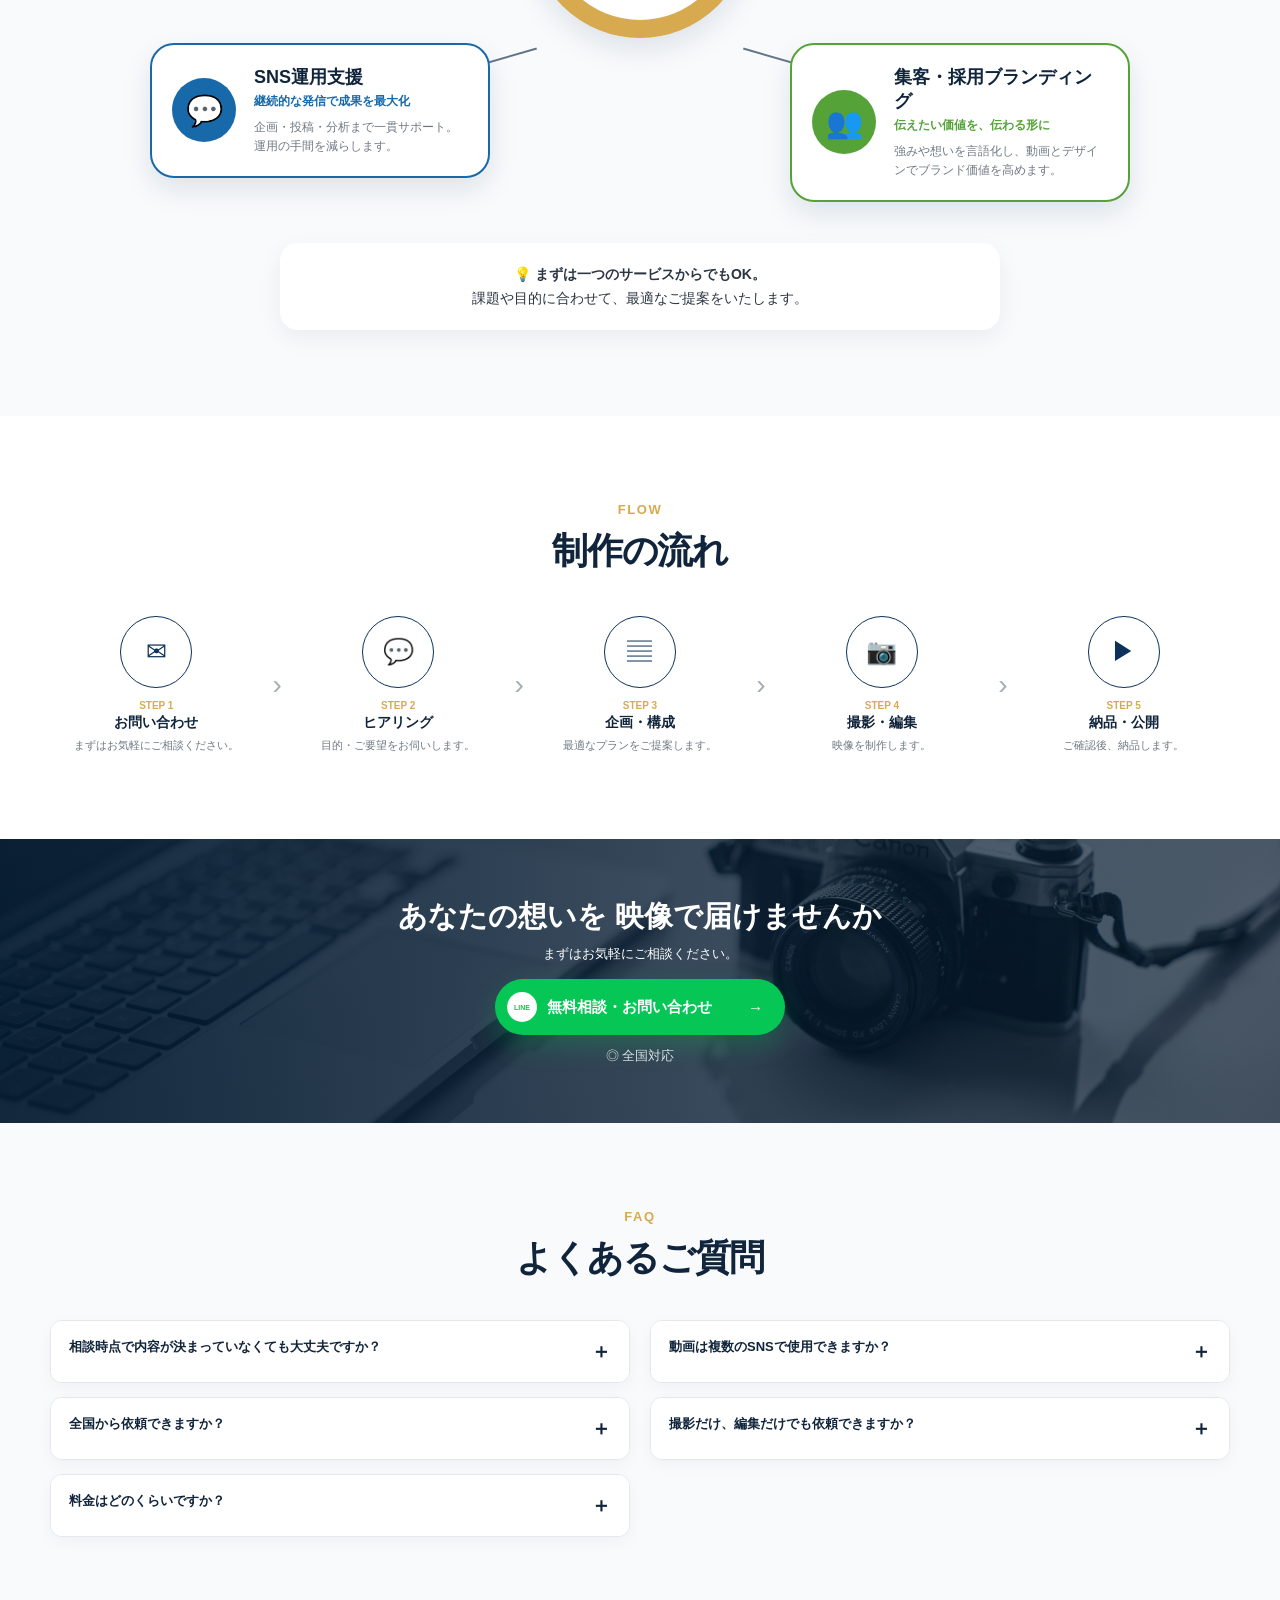
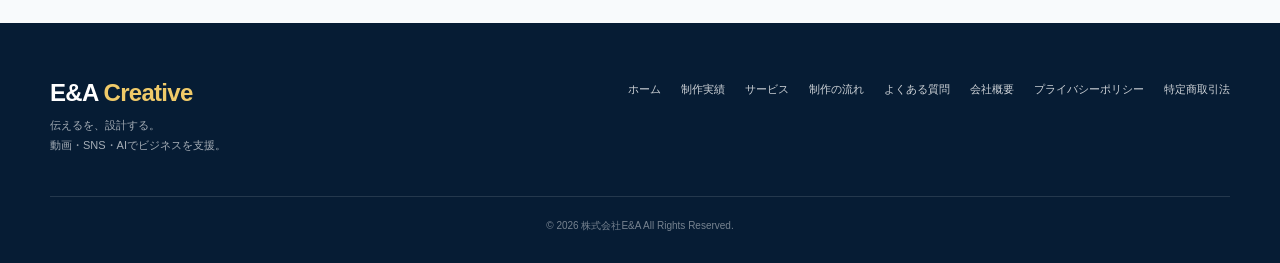
==== commit 3de49512: "Add files via upload" ====
--- a/index.html
+++ b/index.html
@@ -53,7 +53,7 @@
     <div class="container hero-inner">
       <div class="hero-copy">
         <p class="hero-kicker">VIDEO / SNS / AI CREATIVE</p>
-        <h1>伝わる動画で、<br><span>ビジネスを動かす。</span></h1>
+        <h1>伝わる動画で<br><span>ビジネスを動かす</span></h1>
         <p class="hero-lead">企画から撮影・編集・運用までワンストップで。<br>成果につながる動画と発信を設計します。</p>
 
         <div class="hero-features">
@@ -70,7 +70,7 @@
 
   <section class="section problem-section" id="problem">
     <div class="container">
-      <p class="section-eyebrow">こんなお悩みありませんか？</p>
+      <p class="section-eyebrow">こんなお悩みありませんか</p>
       <h2>動画・SNS活用に関するお悩み</h2>
 
       <div class="problem-layout">
@@ -161,7 +161,7 @@
   <section class="section service-section" id="service">
     <div class="container">
       <p class="section-eyebrow">SERVICE</p>
-      <h2>目的に合わせて、必要なところから。</h2>
+      <h2>目的に合わせて 必要なところから</h2>
       <p class="section-lead">企画・制作・運用まで、必要な領域を組み合わせてご提案します。</p>
 
       <div class="service-map">
@@ -214,7 +214,7 @@
   <section class="wide-cta">
     <div class="wide-cta-overlay"></div>
     <div class="container wide-cta-inner">
-      <h2>あなたの想いを、映像で届けませんか？</h2>
+      <h2>あなたの想いを 映像で届けませんか</h2>
       <p>まずはお気軽にご相談ください。</p>
       <a class="cta-btn" href="https://lin.ee/oaMVBY1" target="_blank" rel="noopener noreferrer"><span class="line-badge">LINE</span><span class="cta-label">無料相談・お問い合わせ</span><span class="cta-arrow">→</span></a>
       <p class="area-note">◎ 全国対応</p>
@@ -240,7 +240,7 @@
 <footer class="footer">
   <div class="container footer-inner">
     <div class="footer-brand">
-      <img src="images/logo.png" alt="E&A Creative">
+      <div class="footer-wordmark">E&amp;A <span>Creative</span></div>
       <p>伝えるを、設計する。<br>動画・SNS・AIでビジネスを支援。</p>
     </div>
     <nav class="footer-nav">
--- a/style.css
+++ b/style.css
@@ -36,7 +36,17 @@
 .desktop-nav{display:flex;align-items:center;gap:24px;margin-left:auto}
 .desktop-nav a{font-size:13px;font-weight:700;color:var(--ink);transition:.2s}
 .desktop-nav a:hover{color:var(--gold)}
-.header-contact{display:flex;align-items:center;gap:10px;background:linear-gradient(135deg,var(--gold2),var(--gold));color:var(--ink);font-weight:800;padding:12px 18px;border-radius:12px;box-shadow:0 8px 20px rgba(215,170,80,.22)}
+.header-contact{
+  display:flex;
+  align-items:center;
+  gap:9px;
+  background:#06C755;
+  color:#fff;
+  font-weight:800;
+  padding:10px 16px;
+  border-radius:999px;
+  box-shadow:0 8px 20px rgba(6,199,85,.22);
+}
 .header-contact small{display:block;font-size:10px;text-align:center;margin-top:2px}
 .mail-icon{font-size:21px}
 .menu-btn,.mobile-nav{display:none}
@@ -52,8 +62,25 @@
 .hero-lead{font-size:17px;line-height:1.9;color:rgba(255,255,255,.92);font-weight:600;margin-bottom:25px}
 .hero-features{display:flex;gap:12px;flex-wrap:wrap;margin-bottom:25px}
 .hero-features span{background:#fff;color:var(--ink);border-radius:999px;padding:10px 18px;font-size:13px;font-weight:700;box-shadow:0 5px 18px rgba(0,0,0,.08)}
-.cta-btn{display:inline-flex;justify-content:center;align-items:center;gap:18px;min-width:290px;padding:17px 26px;background:linear-gradient(135deg,var(--gold2),var(--gold));color:var(--ink);font-size:15px;font-weight:800;border-radius:999px;box-shadow:0 10px 26px rgba(215,170,80,.28);transition:.2s}
-.cta-btn:hover{transform:translateY(-2px);box-shadow:0 14px 32px rgba(215,170,80,.36)}
+.cta-btn{
+  display:inline-flex;
+  justify-content:center;
+  align-items:center;
+  gap:10px;
+  min-width:290px;
+  padding:13px 22px 13px 12px;
+  background:#06C755;
+  color:#fff;
+  font-size:15px;
+  font-weight:800;
+  border-radius:999px;
+  box-shadow:0 10px 26px rgba(6,199,85,.24);
+  transition:.2s;
+}
+.cta-btn:hover{
+  transform:translateY(-2px);
+  box-shadow:0 14px 32px rgba(6,199,85,.32);
+}
 .area-note{font-size:12px;margin-top:13px;color:rgba(255,255,255,.82);text-align:center;width:290px}
 
 /* Shared */
@@ -194,105 +221,7 @@
   .line-left,.line-right{top:470px}
 }
 
-/* Mobile */
-@media(max-width:680px){
-  body{padding-bottom:64px}
-  .container{width:min(100% - 30px,540px)}
-  .site-header{position:sticky}
-  .header-inner{width:calc(100% - 24px);height:64px;gap:8px}
-  .header-logo{width:122px}
-  .header-logo img{height:43px}
-  .header-contact{display:none}
-  .menu-btn{margin-left:auto;width:38px}
-  .mobile-nav{top:64px}
-
-  .hero{min-height:0;background-position:62% center}
-  .hero-overlay{background:linear-gradient(90deg,rgba(2,21,42,.97) 0%,rgba(3,26,51,.92) 58%,rgba(3,27,52,.45) 100%)}
-  .hero-inner{min-height:490px;align-items:center}
-  .hero-copy{padding:44px 0 38px;max-width:90%}
-  .hero-kicker{font-size:9px;margin-bottom:12px}
-  .hero h1{font-size:36px;line-height:1.3;margin-bottom:15px}
-  .hero-lead{font-size:13px;line-height:1.75;margin-bottom:18px}
-  .hero-features{gap:7px;margin-bottom:20px}
-  .hero-features span{padding:7px 10px;font-size:10px}
-  .cta-btn{min-width:0;width:100%;max-width:310px;padding:14px 18px;font-size:13px}
-  .area-note{width:auto;max-width:310px;font-size:10px}
-
-  .section{padding:58px 0}
-  .section-eyebrow{font-size:11px}
-  .section h2{font-size:25px}
-  .section-lead{font-size:12.5px;margin-bottom:28px}
-
-  .problem-layout{display:flex;flex-direction:column;gap:13px;margin-top:25px}
-  .problem-side{display:contents}
-  .problem-side-left .problem-bubble:nth-child(1){order:1}
-  .problem-side-right .problem-bubble:nth-child(1){order:2}
-  .problem-side-left .problem-bubble:nth-child(2){order:3}
-  .problem-side-right .problem-bubble:nth-child(2){order:4}
-  .problem-person-wrap{order:5;align-self:center;margin-top:5px}
-  .problem-person-wrap img{width:210px}
-  .problem-bubble{width:100%;padding:14px 16px;border-radius:16px;font-size:12px}
-  .problem-bubble::after{display:none}
-  .bubble-icon{flex-basis:40px;height:40px;font-size:18px}
-  .problem-note{font-size:11px;margin-top:14px}
-
-  .reason-grid{grid-template-columns:1fr;gap:11px}
-  .reason-card{display:grid;grid-template-columns:50px 1fr;text-align:left;column-gap:14px;padding:18px}
-  .reason-icon{width:50px;height:50px;margin:0;grid-row:1/3;font-size:23px}
-  .reason-card h3{font-size:14px;margin:4px 0 4px}
-  .reason-card p{font-size:11px}
-
-  .works-scroll{margin-right:-15px;padding-right:15px}
-  .work-card{flex-basis:235px}
-  .works-more a{font-size:11px}
-
-  .service-map{height:auto;display:flex;flex-direction:column;gap:18px;margin-top:28px}
-  .service-node,.service-hub{position:relative;left:auto;right:auto;top:auto;transform:none;width:100%}
-  .service-node{min-height:0;border-radius:18px;padding:17px;gap:13px}
-  .service-node-icon{flex-basis:52px;height:52px;font-size:24px}
-  .service-node h3{font-size:15px}
-  .service-node p{font-size:11px}
-  .service-hub{order:2;width:165px;height:165px;margin:2px auto;border-width:14px}
-  .service-hub img{width:120px;height:105px}
-  .service-movie{order:1}
-  .service-sns{order:3}
-  .service-brand{order:4}
-  .map-line{display:none}
-  .service-note{font-size:12px;padding:17px;margin-top:18px}
-
-  .flow-grid{display:grid;grid-template-columns:48px 1fr;gap:0 15px;margin-top:28px}
-  .flow-item{text-align:left;display:grid;grid-template-columns:auto 1fr;grid-template-rows:auto auto auto;column-gap:14px;padding-bottom:22px;position:relative}
-  .flow-item:not(:last-of-type)::after{content:"";position:absolute;left:24px;top:48px;bottom:0;width:1px;background:#c8d0d8}
-  .flow-icon{grid-row:1/4;width:48px;height:48px;margin:0;font-size:19px}
-  .flow-item span{margin-top:2px}
-  .flow-item h3{font-size:13px}
-  .flow-item p{font-size:10.5px}
-  .flow-arrow{display:none}
-
-  .wide-cta{padding:46px 0}
-  .wide-cta h2{font-size:22px}
-  .wide-cta p{font-size:11px}
-
-  .faq-grid{grid-template-columns:1fr;gap:9px}
-  .faq-q{font-size:12px;padding:15px}
-
-  .footer{padding:34px 0 28px}
-  .footer-inner{display:block}
-  .footer-brand{text-align:center}
-  .footer-brand img{margin:0 auto;width:155px;object-position:center}
-  .footer-nav{justify-content:center;gap:11px 17px;margin-top:20px}
-  .footer-nav a{font-size:10px}
-  .copyright{margin-top:25px}
-
-  .sticky-mobile-cta{display:block;position:fixed;left:0;right:0;bottom:0;z-index:999;background:rgba(255,255,255,.96);padding:9px 12px;border-top:1px solid var(--line);backdrop-filter:blur(8px)}
-  .sticky-mobile-cta a{display:block;background:linear-gradient(135deg,var(--gold2),var(--gold));color:var(--ink);text-align:center;border-radius:999px;padding:12px;font-size:13px;font-weight:800}
-  .legal-wrap{padding:36px 20px 70px;font-size:12.5px}
-  .legal-wrap h1{font-size:22px}
-}
-
-
-/* ===== consolidated fixes ===== */
-html,body{margin:0;padding:0;width:100%;overflow-x:hidden}
+/* LINE UI */
 .line-badge{
   display:inline-flex;
   align-items:center;
@@ -307,181 +236,447 @@
   font-weight:900;
   line-height:1;
 }
-.header-contact .line-badge{
-  background:#06C755;
+.cta-label{min-width:0}
+.cta-arrow{margin-left:auto}
+
+/* Keep the page ending on the footer */
+html,body{
+  width:100%;
+  margin:0;
+  padding:0;
+  overflow-x:hidden;
+}
+.footer{
+  margin:0;
+}
+
+/* Footer wordmark: text-based so no white image background can appear */
+.footer-wordmark{
   color:#fff;
-}
-.cta-btn .line-badge{
-  background:#06C755;
-  color:#fff;
-}
-.cta-btn .cta-label{min-width:0}
-.cta-btn .cta-arrow{margin-left:auto}
-
-/* Footer must terminate the document visually */
-.footer{
-  position:relative;
-  margin:0!important;
-  border:0;
-}
-.footer::after{display:none!important}
-body::after,html::after{display:none!important}
-
-/* SERVICE desktop */
-@media(min-width:681px){
-  .service-map{
-    position:relative;
-    max-width:980px;
-    height:560px;
-    margin:44px auto 0;
-  }
-  .service-hub{top:290px}
-  .service-movie{top:0}
-  .service-sns{top:380px}
-  .service-brand{top:380px}
-  .line-top{height:160px;top:125px}
-  .line-left,.line-right{top:405px}
-}
-
-/* MOBILE */
+  font-size:24px;
+  line-height:1.15;
+  font-weight:900;
+  letter-spacing:-.03em;
+  margin:12px 0 10px;
+}
+.footer-wordmark span{color:var(--gold2)}
+
+/* ===== Single authoritative mobile stylesheet ===== */
 @media(max-width:680px){
-  body{padding-bottom:0!important}
-  .container{width:calc(100% - 32px);margin-left:16px;margin-right:16px}
-
-  /* normal LINE buttons: retain original gold button styling */
-  .hero .cta-btn,
-  .wide-cta .cta-btn{
-    display:grid!important;
-    grid-template-columns:30px minmax(0,1fr) 16px;
+  html,body{
+    width:100%;
+    max-width:100%;
+    margin:0;
+    padding:0;
+    overflow-x:hidden;
+    background:#fff;
+  }
+  .container{
+    width:calc(100% - 32px);
+    max-width:none;
+    margin:0 16px;
+  }
+
+  /* Header */
+  .header-inner{width:100%;height:64px;padding:0 14px;gap:10px}
+  .header-logo{width:130px}
+  .header-logo img{height:44px;object-fit:contain;object-position:left center}
+  .desktop-nav,.header-contact{display:none}
+  .menu-btn{
+    display:flex;width:40px;height:40px;margin-left:auto;padding:0;border:0;
+    background:transparent;flex-direction:column;justify-content:center;
+    align-items:flex-end;gap:6px
+  }
+  .menu-btn span{width:26px;height:2px;background:var(--navy)}
+  .mobile-nav{top:64px;left:0;right:0;width:100%;padding:12px 18px 20px}
+  .mobile-nav.open{display:flex;flex-direction:column}
+  .mobile-nav a{padding:13px 3px;font-size:13px}
+  .mobile-nav .mobile-contact{
+    display:flex;align-items:center;justify-content:center;gap:8px;
+    margin-top:10px;padding:9px 14px;border:0;border-radius:999px;
+    background:#06C755;color:#fff
+  }
+  .mobile-nav .mobile-contact .line-badge{background:#fff;color:#06C755}
+
+  /* Hero */
+  .hero{min-height:auto;background-position:64% center}
+  .hero-overlay{
+    background:linear-gradient(90deg,rgba(2,21,42,.98) 0%,rgba(3,26,51,.94) 62%,rgba(3,27,52,.55) 100%)
+  }
+  .hero-inner{min-height:470px;align-items:center}
+  .hero-copy{width:100%;max-width:330px;padding:38px 0 34px}
+  .hero-kicker{font-size:8.5px;letter-spacing:.16em;margin-bottom:12px}
+  .hero h1{font-size:34px;line-height:1.32;margin-bottom:14px}
+  .hero-lead{font-size:12.5px;line-height:1.8;margin-bottom:17px}
+  .hero-features{
+    display:grid;grid-template-columns:repeat(3,1fr);gap:6px;
+    width:100%;margin-bottom:18px
+  }
+  .hero-features span{padding:7px 4px;text-align:center;font-size:9px;white-space:nowrap}
+
+  /* Normal LINE CTA: gold */
+  .hero .cta-btn,.wide-cta .cta-btn{
+    display:flex;
     align-items:center;
-    column-gap:8px;
+    justify-content:flex-start;
+    gap:8px;
     width:100%;
     max-width:310px;
     min-width:0;
-    padding:9px 15px 9px 9px;
+    min-height:50px;
+    padding:8px 14px 8px 8px;
+    overflow:hidden;
     white-space:nowrap;
-    overflow:hidden;
-  }
+  }
+  .hero .cta-btn .line-badge,.wide-cta .cta-btn .line-badge{
+    width:34px;height:34px;flex:0 0 34px
+  }
+  .hero .cta-btn .cta-label,.wide-cta .cta-btn .cta-label{
+    flex:1 1 auto;min-width:0;text-align:center;font-size:12px;
+    overflow:hidden;text-overflow:ellipsis;white-space:nowrap
+  }
+  .hero .cta-btn .cta-arrow,.wide-cta .cta-btn .cta-arrow{
+    flex:0 0 16px;margin:0;text-align:right
+  }
+  .area-note{width:100%;max-width:310px;margin-top:10px;font-size:10px}
+
+  /* Shared */
+  .section{padding:54px 0}
+  .section-eyebrow{font-size:10px;margin-bottom:6px}
+  .section h2{font-size:24px;line-height:1.48;margin-bottom:9px}
+  .section-lead{font-size:12px;line-height:1.8;margin-bottom:25px}
+
+  /* Problem */
+  .problem-layout{position:relative;display:block;min-height:515px;margin-top:24px}
+  .problem-side{display:block}
+  .problem-bubble{
+    position:absolute;z-index:3;width:47%;min-height:80px;padding:11px 9px;
+    gap:7px;border-radius:16px;font-size:10px;line-height:1.55
+  }
+  .problem-bubble::after{display:none}
+  .problem-side-left .problem-bubble:nth-child(1){left:0;top:0}
+  .problem-side-right .problem-bubble:nth-child(1){right:0;top:44px}
+  .problem-side-left .problem-bubble:nth-child(2){left:0;top:140px}
+  .problem-side-right .problem-bubble:nth-child(2){right:0;top:194px}
+  .bubble-icon{flex:0 0 32px;height:32px;font-size:14px}
+  .problem-person-wrap{
+    position:absolute;left:50%;bottom:0;width:220px;transform:translateX(-50%)
+  }
+  .problem-person-wrap img{width:100%}
+  .problem-note{margin-top:12px;font-size:10.5px}
+
+  /* Reasons */
+  .reason-grid{grid-template-columns:1fr 1fr;gap:9px;margin-top:24px}
+  .reason-card{min-height:175px;padding:16px 11px}
+  .reason-icon{width:46px;height:46px;margin:0 auto 9px;font-size:21px}
+  .reason-card h3{font-size:12.5px}
+  .reason-card p{font-size:9.5px;line-height:1.65}
+
+  /* Works */
+  .works-scroll{width:calc(100% + 16px);margin-right:-16px;padding-right:16px;gap:11px}
+  .work-card{flex:0 0 215px}
+  .work-body{padding:13px}
+  .work-body h3{font-size:13px}
+  .work-body p{font-size:10px}
+
+  /* SERVICE: logo above all service cards */
+  .service-map{
+    position:relative;display:flex;flex-direction:column;gap:13px;
+    width:100%;height:auto;margin-top:26px
+  }
+  .service-node,.service-hub{
+    position:relative;left:auto;right:auto;top:auto;transform:none
+  }
+  .service-hub{
+    order:1;width:148px;height:148px;margin:0 auto 7px;border-width:12px
+  }
+  .service-hub img{width:108px;height:92px}
+  .service-movie{order:2}
+  .service-sns{order:3}
+  .service-brand{order:4}
+  .service-node{
+    width:100%;min-height:0;padding:15px 14px;border-radius:17px;gap:12px
+  }
+  .service-node-icon{flex:0 0 48px;height:48px;font-size:21px}
+  .service-node h3{font-size:14px}
+  .service-node strong{margin-bottom:5px;font-size:10px}
+  .service-node p{font-size:10.5px;line-height:1.65}
+  .map-line{display:none}
+  .service-note{margin-top:16px;padding:15px 13px;border-radius:14px;font-size:11px}
+
+  /* Flow */
+  .flow-grid{display:block;margin-top:26px}
+  .flow-item{
+    position:relative;display:grid;grid-template-columns:52px 1fr;
+    grid-template-rows:auto auto auto;column-gap:13px;min-height:76px;
+    padding:0 0 20px;text-align:left
+  }
+  .flow-item:not(:last-of-type)::after{
+    content:"";position:absolute;left:25px;top:52px;bottom:0;width:1px;background:#c8d0d8
+  }
+  .flow-icon{
+    position:relative;z-index:2;grid-row:1/4;width:52px;height:52px;
+    margin:0;background:#fff;font-size:19px
+  }
+  .flow-item span{margin-top:2px;font-size:9px}
+  .flow-item h3{margin:1px 0 2px;font-size:13px}
+  .flow-item p{font-size:10px;line-height:1.6}
+  .flow-arrow{display:none}
+
+  /* Wide CTA */
+  .wide-cta{padding:42px 0}
+  .wide-cta h2{font-size:21px;line-height:1.5}
+  .wide-cta p{font-size:10.5px}
+  .wide-cta .cta-btn{margin:0 auto}
+
+  /* FAQ */
+  .faq-grid{grid-template-columns:1fr;gap:8px;margin-top:25px}
+  .faq-q{padding:14px;font-size:11.5px}
+  .faq-a{font-size:10.5px}
+
+  /* Footer */
+  .footer{
+    margin:0;
+    padding:32px 0 84px;
+    background:#061c34;
+  }
+  .footer-inner{display:block}
+  .footer-brand{text-align:center}
+  .footer-wordmark{font-size:23px;margin:4px 0 10px}
+  .footer-brand p{font-size:10px}
+  .footer-nav{
+    justify-content:center;gap:9px 15px;margin-top:18px;padding-top:0
+  }
+  .footer-nav a{font-size:9.5px}
+  .copyright{margin-top:22px;font-size:9px}
+
+  /* Sticky CTA: green */
+  .sticky-mobile-cta{
+    display:block;position:fixed;left:0;right:0;bottom:0;z-index:9999;
+    width:100%;padding:8px 12px calc(8px + env(safe-area-inset-bottom));
+    background:rgba(255,255,255,.97);border-top:1px solid var(--line);
+    backdrop-filter:blur(8px)
+  }
+  .sticky-mobile-cta a{
+    display:flex;align-items:center;justify-content:flex-start;gap:8px;
+    width:100%;max-width:400px;min-height:48px;margin:0 auto;
+    padding:7px 16px 7px 8px;border-radius:999px;background:#06C755;
+    color:#fff;font-size:12.5px;font-weight:800;line-height:1;
+    white-space:nowrap;overflow:hidden
+  }
+  .sticky-mobile-cta .line-badge{
+    width:32px;height:32px;flex:0 0 32px;background:#fff;color:#06C755
+  }
+  .sticky-mobile-cta .cta-label{
+    flex:1 1 auto;min-width:0;text-align:center;overflow:hidden;
+    text-overflow:ellipsis;white-space:nowrap
+  }
+
+  .legal-wrap{padding:34px 18px 80px;font-size:12px}
+  .legal-wrap h1{font-size:21px}
+}
+
+
+/* LINE CTA visual */
+.cta-btn .line-badge,
+.header-contact .line-badge{
+  background:#fff;
+  color:#06C755;
+}
+
+
+/* ===== SERVICE DESKTOP FINAL ===== */
+@media(min-width:681px){
+  .service-section .container{
+    overflow:visible;
+  }
+
+  .service-map{
+    position:relative !important;
+    display:block !important;
+    width:100% !important;
+    max-width:980px !important;
+    height:610px !important;
+    margin:44px auto 0 !important;
+  }
+
+  .service-hub{
+    position:absolute !important;
+    left:50% !important;
+    top:305px !important;
+    right:auto !important;
+    transform:translate(-50%,-50%) !important;
+    width:220px !important;
+    height:220px !important;
+    margin:0 !important;
+    border:18px solid var(--gold) !important;
+    border-radius:50% !important;
+    background:#fff !important;
+    display:grid !important;
+    place-items:center !important;
+    z-index:3 !important;
+  }
+
+  .service-hub img{
+    width:155px !important;
+    height:130px !important;
+    object-fit:contain !important;
+  }
+
+  .service-node{
+    position:absolute !important;
+    width:340px !important;
+    min-height:126px !important;
+    margin:0 !important;
+    transform:none !important;
+    display:flex !important;
+    align-items:center !important;
+    gap:18px !important;
+    padding:20px !important;
+    background:#fff !important;
+    border-radius:24px !important;
+    z-index:4 !important;
+  }
+
+  .service-movie{
+    left:50% !important;
+    top:0 !important;
+    transform:translateX(-50%) !important;
+    border-color:var(--orange) !important;
+  }
+
+  .service-sns{
+    left:0 !important;
+    right:auto !important;
+    top:420px !important;
+    border-color:var(--blue) !important;
+  }
+
+  .service-brand{
+    right:0 !important;
+    left:auto !important;
+    top:420px !important;
+    border-color:var(--green) !important;
+  }
+
+  .map-line{
+    display:block !important;
+    position:absolute !important;
+    z-index:1 !important;
+    background:#637488 !important;
+  }
+
+  .line-top{
+    width:2px !important;
+    height:175px !important;
+    left:50% !important;
+    top:128px !important;
+    transform:none !important;
+  }
+
+  .line-left{
+    width:170px !important;
+    height:2px !important;
+    left:220px !important;
+    top:448px !important;
+    transform:rotate(-16deg) !important;
+  }
+
+  .line-right{
+    width:170px !important;
+    height:2px !important;
+    right:220px !important;
+    left:auto !important;
+    top:448px !important;
+    transform:rotate(16deg) !important;
+  }
+
+  .service-note{
+    margin-top:10px !important;
+  }
+}
+
+
+/* ===== MOBILE CTA CENTER FINAL ===== */
+@media(max-width:680px){
+  .hero .cta-btn,
+  .wide-cta .cta-btn{
+    display:grid !important;
+    grid-template-columns:34px minmax(0,1fr) 18px !important;
+    align-items:center !important;
+    width:100% !important;
+    max-width:310px !important;
+    min-height:50px !important;
+    margin-left:auto !important;
+    margin-right:auto !important;
+    padding:8px 12px 8px 8px !important;
+    gap:8px !important;
+    background:#06C755 !important;
+    color:#fff !important;
+    text-align:center !important;
+  }
+
   .hero .cta-btn .line-badge,
   .wide-cta .cta-btn .line-badge{
-    width:30px;height:30px;flex-basis:30px;
-  }
+    width:34px !important;
+    height:34px !important;
+    flex:0 0 34px !important;
+    background:#fff !important;
+    color:#06C755 !important;
+    justify-self:start !important;
+  }
+
   .hero .cta-btn .cta-label,
   .wide-cta .cta-btn .cta-label{
-    overflow:hidden;
-    white-space:nowrap;
-    text-overflow:ellipsis;
-    text-align:center;
-    font-size:12px;
-  }
-  .cta-arrow{margin:0!important;text-align:right}
-
-  /* SERVICE: logo first */
-  .service-map{
-    height:auto!important;
-    display:flex!important;
-    flex-direction:column!important;
-    gap:13px;
-    margin-top:26px;
-  }
-  .service-node,.service-hub{
-    position:relative!important;
-    left:auto!important;right:auto!important;top:auto!important;
-    transform:none!important;
-  }
-  .service-hub{
-    order:1!important;
-    width:148px!important;height:148px!important;
-    margin:0 auto 7px!important;
-    border-width:12px!important;
-  }
-  .service-hub img{width:108px!important;height:92px!important}
-  .service-movie{order:2!important}
-  .service-sns{order:3!important}
-  .service-brand{order:4!important}
-  .service-node{
-    width:100%!important;
-    min-height:0!important;
-    padding:15px 14px!important;
-    border-radius:17px!important;
-  }
-  .map-line{display:none!important}
-
-  /* FLOW vertical */
-  .flow-grid{display:block!important;margin-top:26px!important}
-  .flow-item{
-    position:relative;
-    display:grid!important;
-    grid-template-columns:52px 1fr;
-    grid-template-rows:auto auto auto;
-    column-gap:13px;
-    min-height:76px;
-    padding:0 0 20px;
-    text-align:left!important;
-  }
-  .flow-icon{
-    grid-row:1/4;
-    width:52px!important;height:52px!important;
-    margin:0!important;
-    background:#fff;
-    position:relative;z-index:2;
-  }
-  .flow-item:not(:last-of-type)::after{
+    width:100% !important;
+    min-width:0 !important;
+    text-align:center !important;
+    justify-self:center !important;
+    overflow:hidden !important;
+    text-overflow:ellipsis !important;
+    white-space:nowrap !important;
+  }
+
+  .hero .cta-btn .cta-arrow,
+  .wide-cta .cta-btn .cta-arrow{
+    width:18px !important;
+    text-align:right !important;
+    justify-self:end !important;
+  }
+
+  .hero-copy{
+    margin-left:auto !important;
+    margin-right:auto !important;
+  }
+
+  .hero .area-note{
+    margin-left:auto !important;
+    margin-right:auto !important;
+    text-align:center !important;
+  }
+
+  .sticky-mobile-cta a{
+    display:grid !important;
+    grid-template-columns:32px minmax(0,1fr) 32px !important;
+    align-items:center !important;
+    max-width:400px !important;
+    margin:0 auto !important;
+  }
+
+  .sticky-mobile-cta a::after{
     content:"";
-    position:absolute;
-    left:25px;top:52px;bottom:0;
-    width:1px;background:#c8d0d8;
-  }
-  .flow-arrow{display:none!important}
-
-  /* footer: dark background continues behind fixed CTA */
-  .footer{
-    margin:0!important;
-    padding-bottom:82px!important;
-    background:#061c34!important;
-  }
-
-  /* only the FOLLOWING button is green */
-  .sticky-mobile-cta{
-    display:block!important;
-    position:fixed!important;
-    left:0;right:0;bottom:0;
-    width:100%;
-    z-index:9999;
-    box-sizing:border-box;
-    padding:8px 12px calc(8px + env(safe-area-inset-bottom));
-    background:rgba(255,255,255,.97);
-    border-top:1px solid #e4e8ed;
-  }
-  .sticky-mobile-cta a{
-    display:grid!important;
-    grid-template-columns:32px minmax(0,1fr);
-    align-items:center;
-    column-gap:8px;
-    width:100%!important;
-    max-width:400px;
-    min-height:48px;
-    margin:0 auto!important;
-    padding:7px 16px 7px 8px!important;
-    box-sizing:border-box;
-    border-radius:999px!important;
-    background:#06C755!important;
-    color:#fff!important;
-    font-size:12.5px!important;
-    font-weight:800!important;
-    line-height:1!important;
-    white-space:nowrap;
-    overflow:hidden;
-  }
+    display:block;
+    width:32px;
+    height:1px;
+  }
+
   .sticky-mobile-cta .line-badge{
-    width:32px;height:32px;
-    background:#fff;color:#06C755;
-  }
+    justify-self:start !important;
+  }
+
   .sticky-mobile-cta .cta-label{
-    min-width:0;
-    text-align:center;
-    overflow:hidden;
-    text-overflow:ellipsis;
-    white-space:nowrap;
-  }
-}
+    justify-self:center !important;
+    text-align:center !important;
+    width:100% !important;
+  }
+}
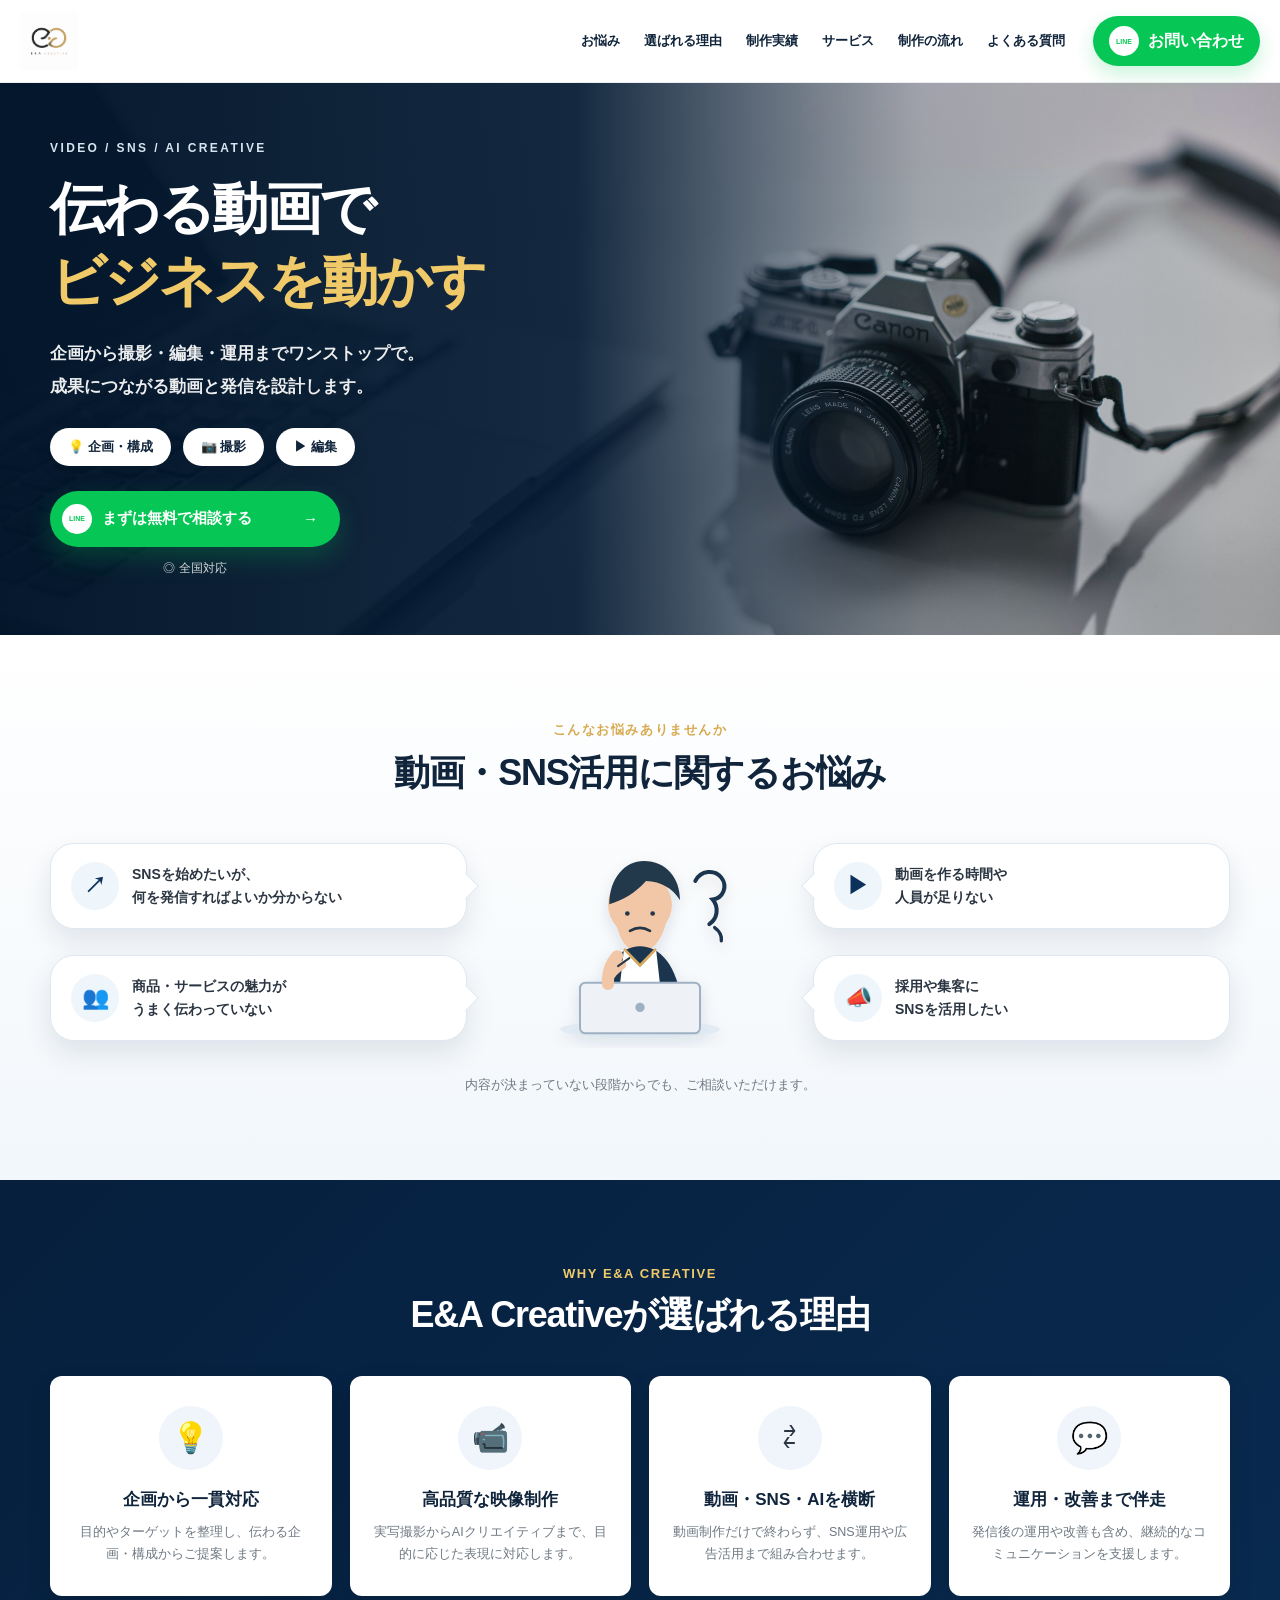
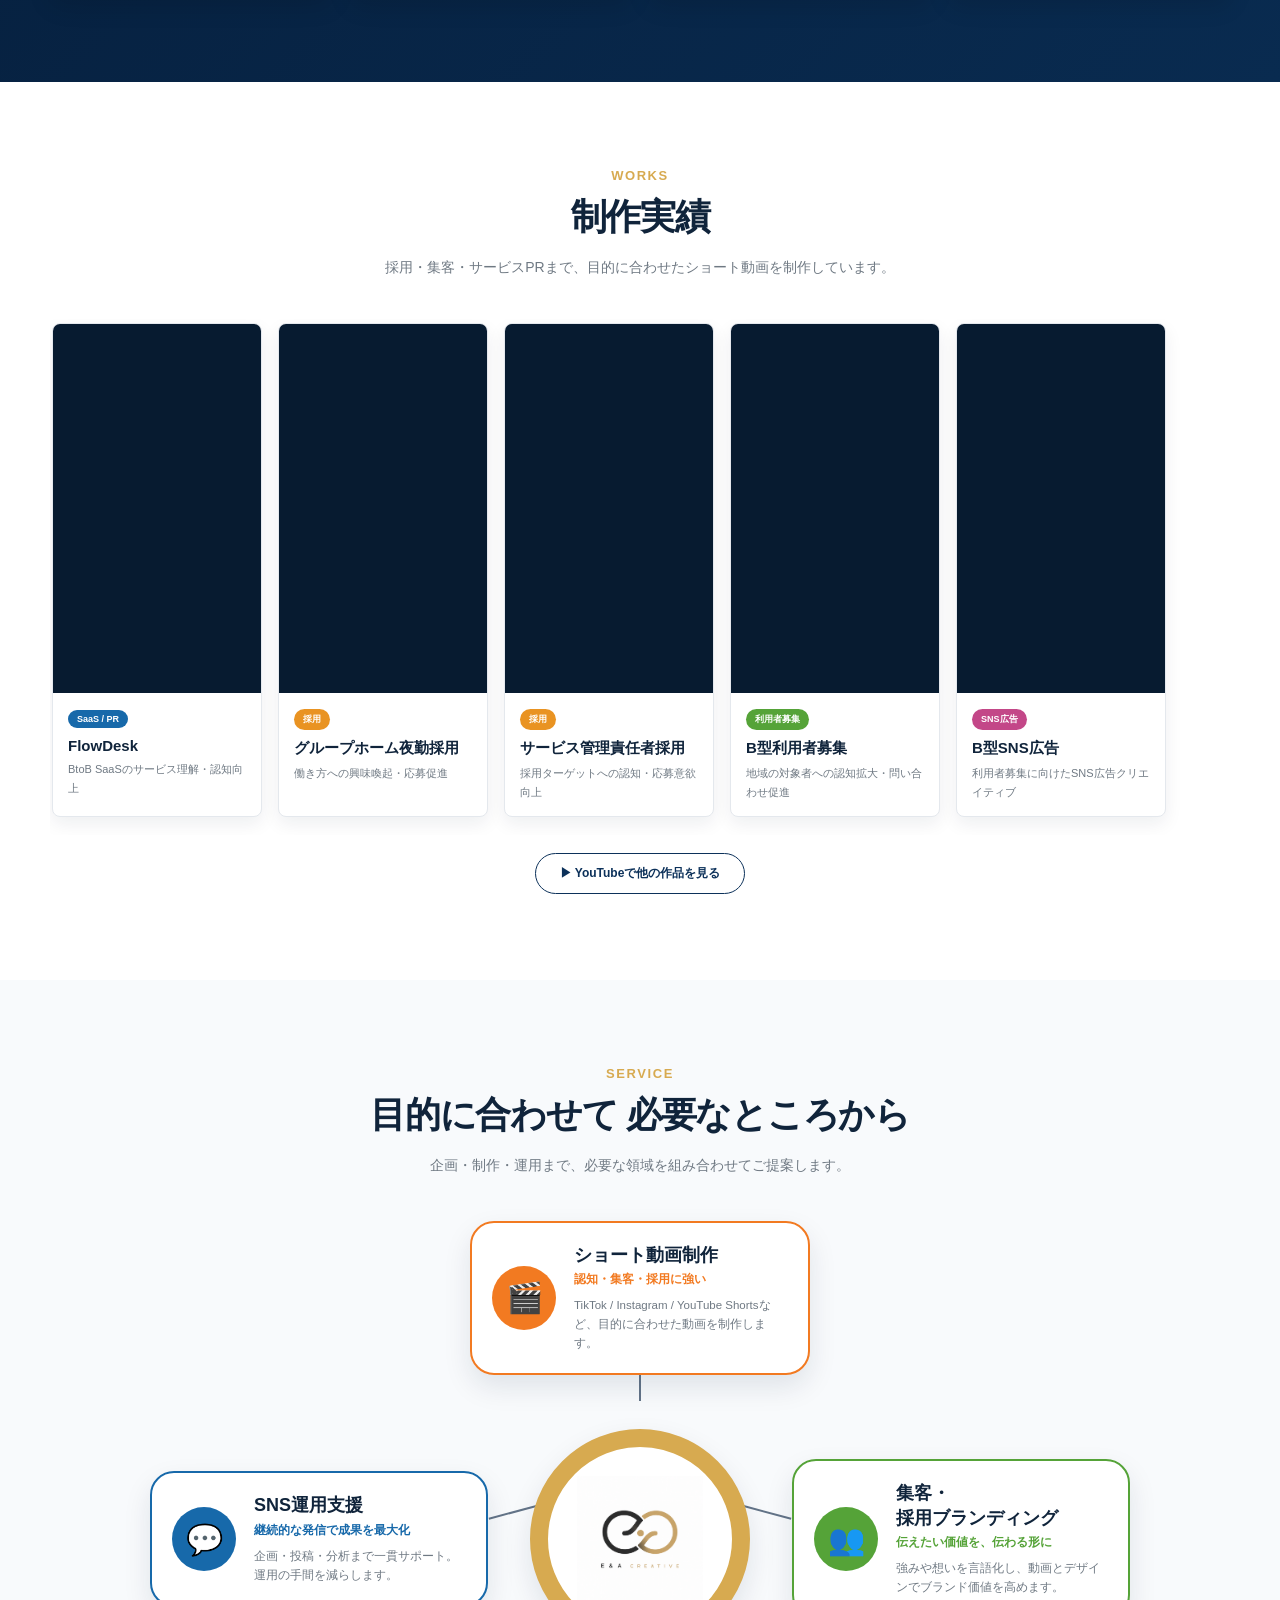
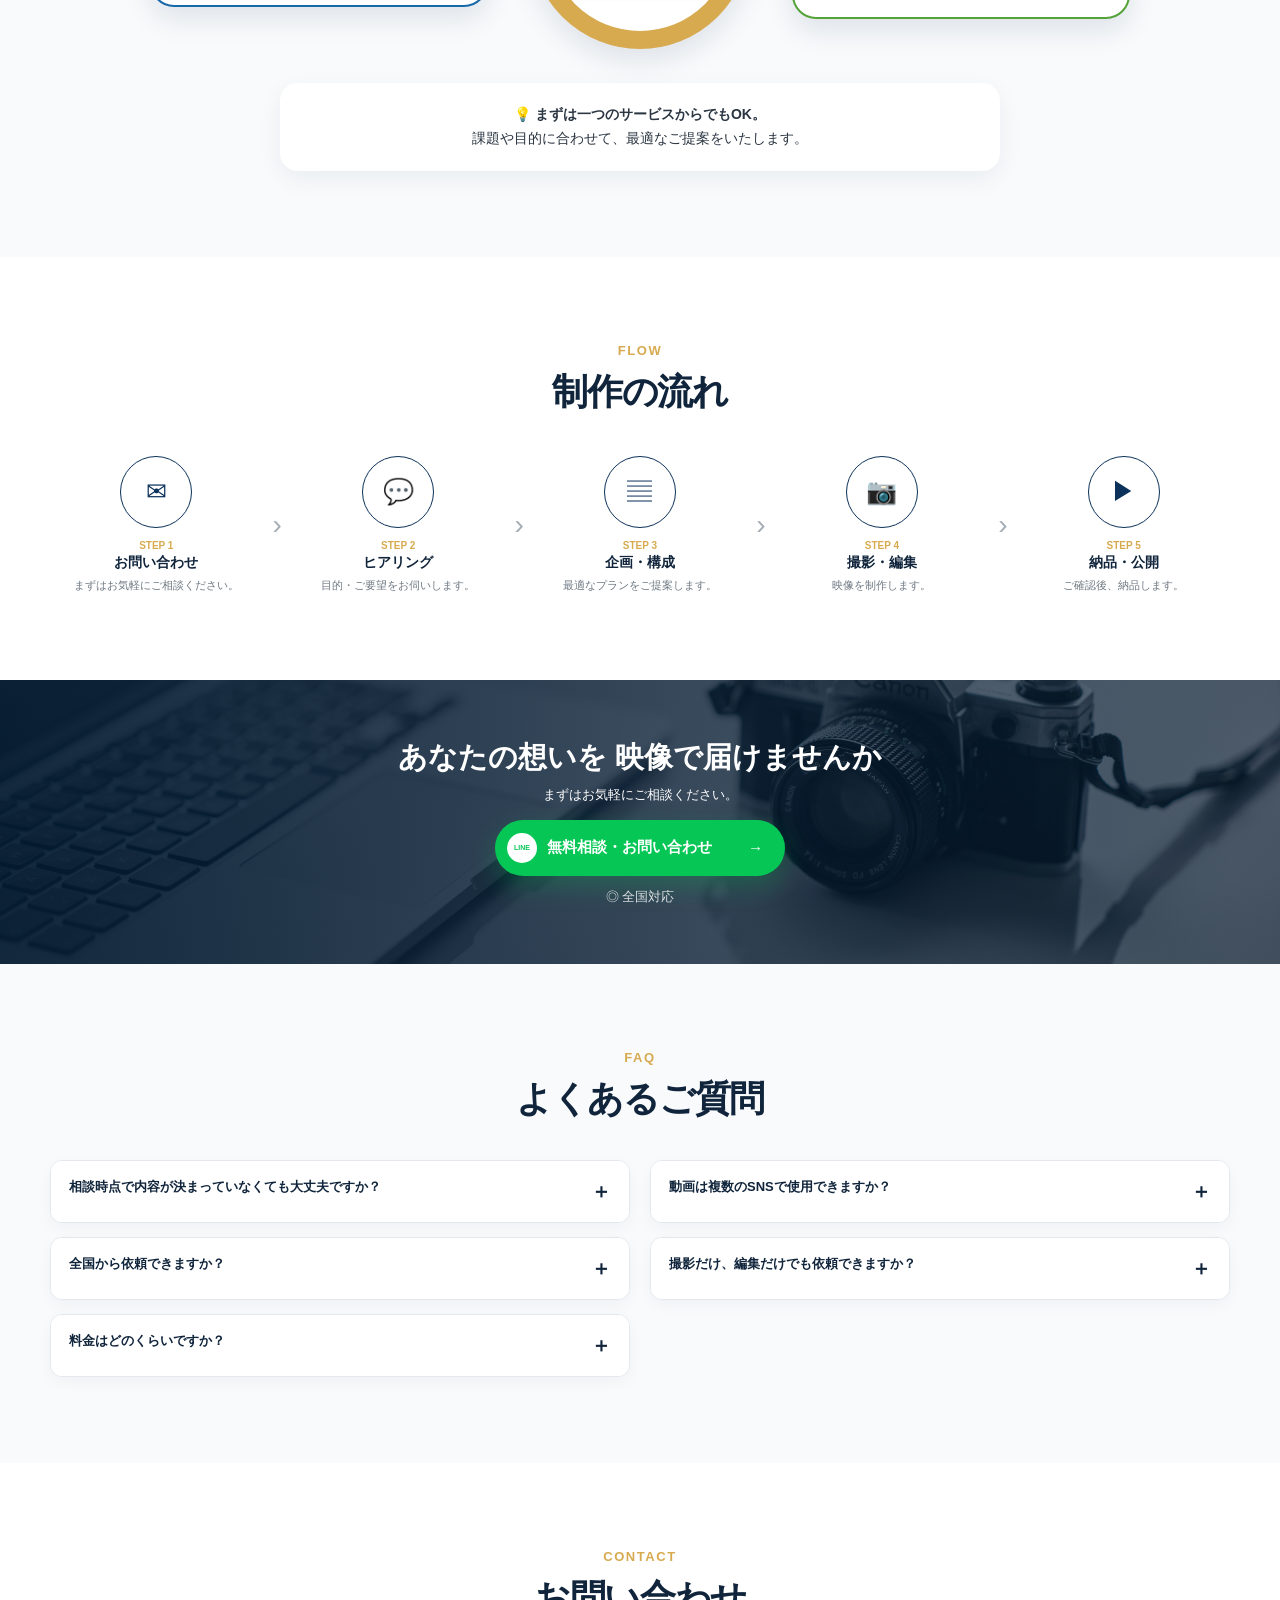
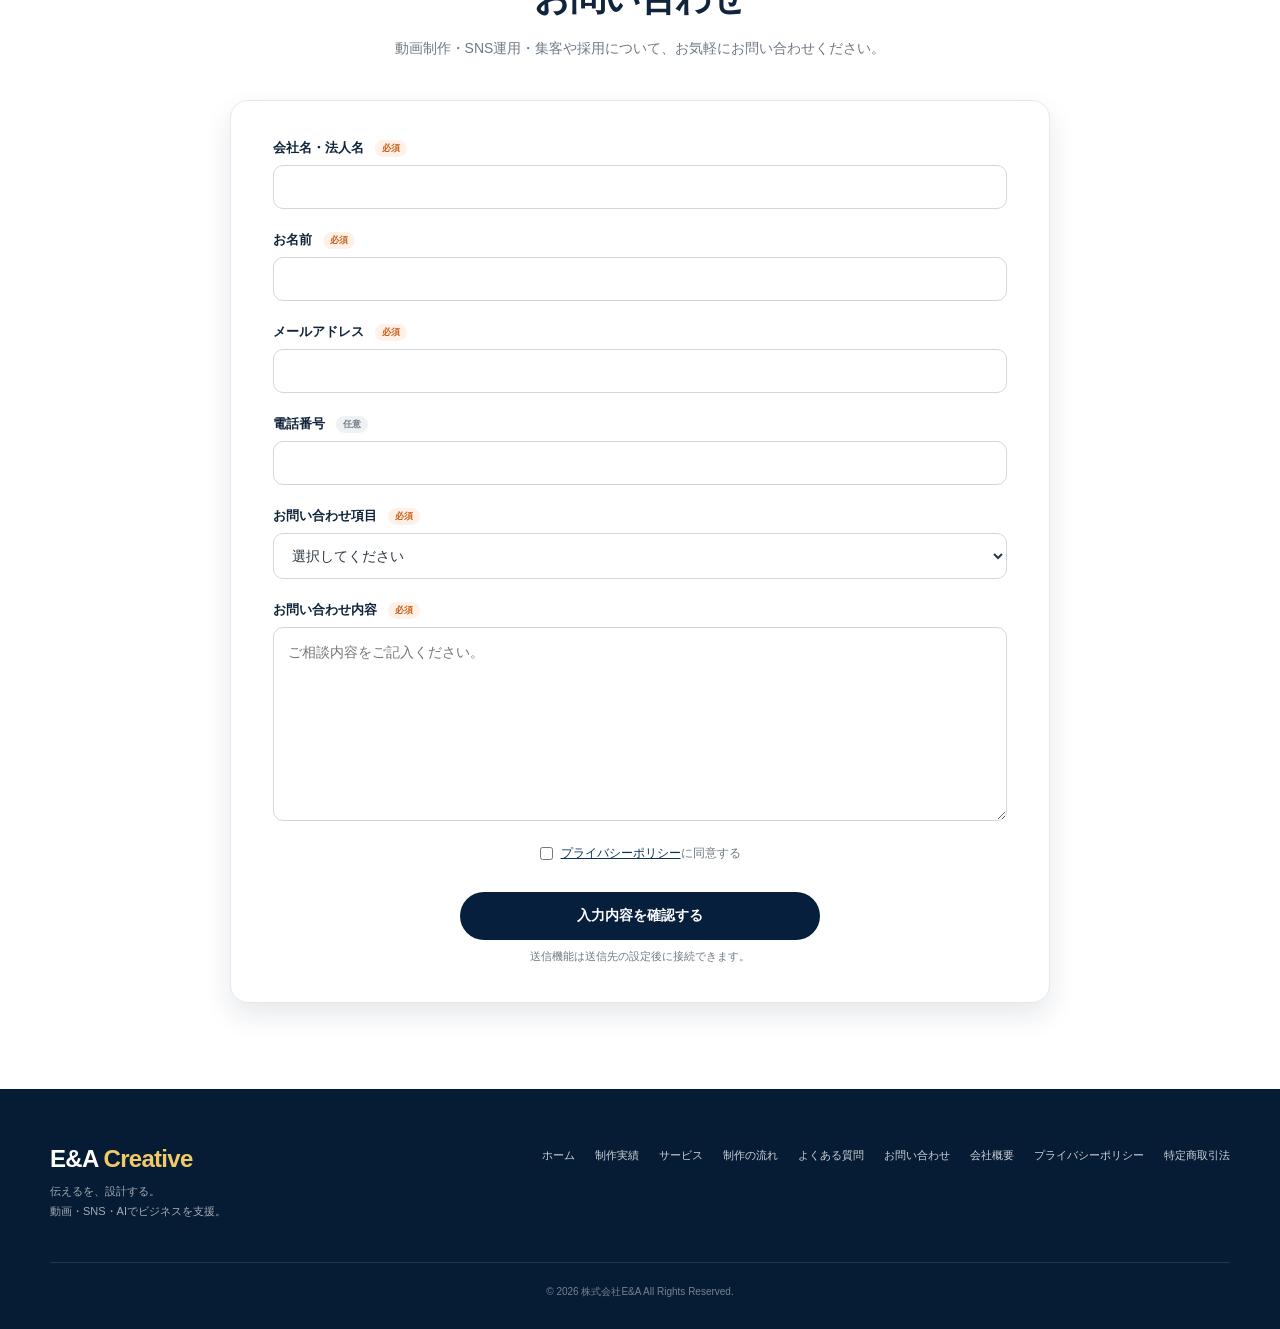
==== commit 44bfe487: "Add files via upload" ====
--- a/index.html
+++ b/index.html
@@ -8,6 +8,20 @@
   <meta name="google-site-verification" content="SJuVb69Yt1p-LeLvnlhJhGU6q53E-lnGrEjzEZ85P0A">
   <link rel="icon" href="images/logo.png" type="image/png">
   <link rel="stylesheet" href="style.css">
+
+<style>
+.contact-section{background:#fff}
+.contact-card{max-width:820px;margin:36px auto 0;padding:38px 42px;background:#fff;border:1px solid #e4e8ed;border-radius:18px;box-shadow:0 12px 28px rgba(7,31,61,.10)}
+.contact-form{display:grid;gap:22px}.form-row{display:grid;gap:8px}.form-row label{font-size:13px;font-weight:800;color:#10243b}
+.required,.optional{display:inline-block;margin-left:7px;padding:2px 7px;border-radius:999px;font-size:9px;vertical-align:1px}.required{background:#fff1e8;color:#c85f18}.optional{background:#eef2f5;color:#6f7983}
+.form-row input,.form-row select,.form-row textarea{width:100%;border:1px solid #cfd7df;border-radius:10px;background:#fff;color:#2b3642;padding:13px 14px;font:inherit;font-size:14px;outline:none;transition:.2s}
+.form-row textarea{resize:vertical;min-height:150px;line-height:1.7}.form-row input:focus,.form-row select:focus,.form-row textarea:focus{border-color:#0c315a;box-shadow:0 0 0 3px rgba(12,49,90,.08)}
+.privacy-check{display:flex;align-items:flex-start;justify-content:center;gap:8px;font-size:12px;line-height:1.7;color:#6f7983}.privacy-check input{margin-top:4px}.privacy-check a{color:#0c315a;text-decoration:underline}
+.form-actions{text-align:center;padding-top:6px}.contact-submit{width:min(100%,360px);border:0;border-radius:999px;padding:15px 24px;background:#061f3d;color:#fff;font-size:14px;font-weight:800;cursor:pointer;transition:.2s}
+.contact-submit:hover{transform:translateY(-2px);box-shadow:0 10px 24px rgba(6,31,61,.18)}.form-note{margin-top:10px;color:#6f7983;font-size:10.5px}
+@media(max-width:680px){.contact-card{margin-top:24px;padding:22px 16px;border-radius:14px}.contact-form{gap:18px}.form-row label{font-size:12px}.form-row input,.form-row select,.form-row textarea{font-size:16px;padding:12px}.contact-submit{width:100%}}
+</style>
+
 </head>
 <body>
 
@@ -55,13 +69,7 @@
         <p class="hero-kicker">VIDEO / SNS / AI CREATIVE</p>
         <h1>伝わる動画で<br><span>ビジネスを動かす</span></h1>
         <p class="hero-lead">企画から撮影・編集・運用までワンストップで。<br>成果につながる動画と発信を設計します。</p>
-
-        <div class="hero-features">
-          <span>💡 企画・構成</span>
-          <span>📷 撮影</span>
-          <span>▶ 編集</span>
-        </div>
-
+        <div class="hero-features"><span>💡 企画・構成</span><span>📷 撮影</span><span>▶ 編集</span></div>
         <a class="cta-btn" href="https://lin.ee/oaMVBY1" target="_blank" rel="noopener noreferrer"><span class="line-badge">LINE</span><span class="cta-label">まずは無料で相談する</span><span class="cta-arrow">→</span></a>
         <p class="area-note">◎ 全国対応</p>
       </div>
@@ -70,142 +78,72 @@
 
   <section class="section problem-section" id="problem">
     <div class="container">
-      <p class="section-eyebrow">こんなお悩みありませんか</p>
-      <h2>動画・SNS活用に関するお悩み</h2>
-
+      <p class="section-eyebrow">こんなお悩みありませんか</p><h2>動画・SNS活用に関するお悩み</h2>
       <div class="problem-layout">
         <div class="problem-side problem-side-left">
           <div class="problem-bubble"><span class="bubble-icon">↗</span><p>SNSを始めたいが、<br>何を発信すればよいか分からない</p></div>
           <div class="problem-bubble"><span class="bubble-icon">👥</span><p>商品・サービスの魅力が<br>うまく伝わっていない</p></div>
         </div>
-
-        <div class="problem-person-wrap">
-          <img src="images/problem-person.svg" alt="動画やSNS活用について悩む担当者のイラスト">
-        </div>
-
+        <div class="problem-person-wrap"><img src="images/problem-person.svg" alt="動画やSNS活用について悩む担当者のイラスト"></div>
         <div class="problem-side problem-side-right">
           <div class="problem-bubble"><span class="bubble-icon">▶</span><p>動画を作る時間や<br>人員が足りない</p></div>
           <div class="problem-bubble"><span class="bubble-icon">📣</span><p>採用や集客に<br>SNSを活用したい</p></div>
         </div>
       </div>
-
       <p class="problem-note">内容が決まっていない段階からでも、ご相談いただけます。</p>
     </div>
   </section>
 
   <section class="section reason-section" id="reason">
     <div class="container">
-      <p class="section-eyebrow light">WHY E&A CREATIVE</p>
-      <h2 class="light">E&A Creativeが選ばれる理由</h2>
-
+      <p class="section-eyebrow light">WHY E&A CREATIVE</p><h2 class="light">E&A Creativeが選ばれる理由</h2>
       <div class="reason-grid">
-        <article class="reason-card">
-          <div class="reason-icon">💡</div>
-          <h3>企画から一貫対応</h3>
-          <p>目的やターゲットを整理し、伝わる企画・構成からご提案します。</p>
-        </article>
-        <article class="reason-card">
-          <div class="reason-icon">📹</div>
-          <h3>高品質な映像制作</h3>
-          <p>実写撮影からAIクリエイティブまで、目的に応じた表現に対応します。</p>
-        </article>
-        <article class="reason-card">
-          <div class="reason-icon">⇄</div>
-          <h3>動画・SNS・AIを横断</h3>
-          <p>動画制作だけで終わらず、SNS運用や広告活用まで組み合わせます。</p>
-        </article>
-        <article class="reason-card">
-          <div class="reason-icon">💬</div>
-          <h3>運用・改善まで伴走</h3>
-          <p>発信後の運用や改善も含め、継続的なコミュニケーションを支援します。</p>
-        </article>
+        <article class="reason-card"><div class="reason-icon">💡</div><h3>企画から一貫対応</h3><p>目的やターゲットを整理し、伝わる企画・構成からご提案します。</p></article>
+        <article class="reason-card"><div class="reason-icon">📹</div><h3>高品質な映像制作</h3><p>実写撮影からAIクリエイティブまで、目的に応じた表現に対応します。</p></article>
+        <article class="reason-card"><div class="reason-icon">⇄</div><h3>動画・SNS・AIを横断</h3><p>動画制作だけで終わらず、SNS運用や広告活用まで組み合わせます。</p></article>
+        <article class="reason-card"><div class="reason-icon">💬</div><h3>運用・改善まで伴走</h3><p>発信後の運用や改善も含め、継続的なコミュニケーションを支援します。</p></article>
       </div>
     </div>
   </section>
 
   <section class="section works-section" id="works">
     <div class="container">
-      <p class="section-eyebrow">WORKS</p>
-      <h2>制作実績</h2>
+      <p class="section-eyebrow">WORKS</p><h2>制作実績</h2>
       <p class="section-lead">採用・集客・サービスPRまで、目的に合わせたショート動画を制作しています。</p>
-
       <div class="works-scroll">
-        <article class="work-card">
-          <div class="work-video"><iframe src="https://www.youtube.com/embed/tQVVFxrK33Y" title="FlowDesk SaaS広告" loading="lazy" allowfullscreen></iframe></div>
-          <div class="work-body"><span class="work-tag blue">SaaS / PR</span><h3>FlowDesk</h3><p>BtoB SaaSのサービス理解・認知向上</p></div>
-        </article>
-        <article class="work-card">
-          <div class="work-video"><iframe src="https://www.youtube.com/embed/7ln7jumhYU0" title="グループホーム夜勤スタッフ採用" loading="lazy" allowfullscreen></iframe></div>
-          <div class="work-body"><span class="work-tag orange">採用</span><h3>グループホーム夜勤採用</h3><p>働き方への興味喚起・応募促進</p></div>
-        </article>
-        <article class="work-card">
-          <div class="work-video"><iframe src="https://www.youtube.com/embed/Oxyjat8pmpk" title="サービス管理責任者採用" loading="lazy" allowfullscreen></iframe></div>
-          <div class="work-body"><span class="work-tag orange">採用</span><h3>サービス管理責任者採用</h3><p>採用ターゲットへの認知・応募意欲向上</p></div>
-        </article>
-        <article class="work-card">
-          <div class="work-video"><iframe src="https://www.youtube.com/embed/7LgqKKXAIbM" title="就労継続支援B型利用者募集" loading="lazy" allowfullscreen></iframe></div>
-          <div class="work-body"><span class="work-tag green">利用者募集</span><h3>B型利用者募集</h3><p>地域の対象者への認知拡大・問い合わせ促進</p></div>
-        </article>
-        <article class="work-card">
-          <div class="work-video"><iframe src="https://www.youtube.com/embed/GUXnkZztyaM" title="就労継続支援B型SNS広告" loading="lazy" allowfullscreen></iframe></div>
-          <div class="work-body"><span class="work-tag pink">SNS広告</span><h3>B型SNS広告</h3><p>利用者募集に向けたSNS広告クリエイティブ</p></div>
-        </article>
-      </div>
-
-      <div class="works-more">
-        <a href="https://www.youtube.com/@ea-marketing-ok" target="_blank" rel="noopener noreferrer">▶ YouTubeで他の作品を見る</a>
-      </div>
+        <article class="work-card"><div class="work-video"><iframe src="https://www.youtube.com/embed/tQVVFxrK33Y" title="FlowDesk SaaS広告" loading="lazy" allowfullscreen></iframe></div><div class="work-body"><span class="work-tag blue">SaaS / PR</span><h3>FlowDesk</h3><p>BtoB SaaSのサービス理解・認知向上</p></div></article>
+        <article class="work-card"><div class="work-video"><iframe src="https://www.youtube.com/embed/7ln7jumhYU0" title="グループホーム夜勤スタッフ採用" loading="lazy" allowfullscreen></iframe></div><div class="work-body"><span class="work-tag orange">採用</span><h3>グループホーム夜勤採用</h3><p>働き方への興味喚起・応募促進</p></div></article>
+        <article class="work-card"><div class="work-video"><iframe src="https://www.youtube.com/embed/Oxyjat8pmpk" title="サービス管理責任者採用" loading="lazy" allowfullscreen></iframe></div><div class="work-body"><span class="work-tag orange">採用</span><h3>サービス管理責任者採用</h3><p>採用ターゲットへの認知・応募意欲向上</p></div></article>
+        <article class="work-card"><div class="work-video"><iframe src="https://www.youtube.com/embed/7LgqKKXAIbM" title="就労継続支援B型利用者募集" loading="lazy" allowfullscreen></iframe></div><div class="work-body"><span class="work-tag green">利用者募集</span><h3>B型利用者募集</h3><p>地域の対象者への認知拡大・問い合わせ促進</p></div></article>
+        <article class="work-card"><div class="work-video"><iframe src="https://www.youtube.com/embed/GUXnkZztyaM" title="就労継続支援B型SNS広告" loading="lazy" allowfullscreen></iframe></div><div class="work-body"><span class="work-tag pink">SNS広告</span><h3>B型SNS広告</h3><p>利用者募集に向けたSNS広告クリエイティブ</p></div></article>
+      </div>
+      <div class="works-more"><a href="https://www.youtube.com/@ea-marketing-ok" target="_blank" rel="noopener noreferrer">▶ YouTubeで他の作品を見る</a></div>
     </div>
   </section>
 
   <section class="section service-section" id="service">
     <div class="container">
-      <p class="section-eyebrow">SERVICE</p>
-      <h2>目的に合わせて 必要なところから</h2>
+      <p class="section-eyebrow">SERVICE</p><h2>目的に合わせて 必要なところから</h2>
       <p class="section-lead">企画・制作・運用まで、必要な領域を組み合わせてご提案します。</p>
-
       <div class="service-map">
-        <article class="service-node service-movie">
-          <div class="service-node-icon">🎬</div>
-          <div><h3>ショート動画制作</h3><strong>認知・集客・採用に強い</strong><p>TikTok / Instagram / YouTube Shortsなど、目的に合わせた動画を制作します。</p></div>
-        </article>
-
-        <article class="service-node service-sns">
-          <div class="service-node-icon blue-bg">💬</div>
-          <div><h3>SNS運用支援</h3><strong class="blue-text">継続的な発信で成果を最大化</strong><p>企画・投稿・分析まで一貫サポート。運用の手間を減らします。</p></div>
-        </article>
-
-        <div class="service-hub">
-          <img src="images/logo.png" alt="E&A Creative">
-        </div>
-
-        <article class="service-node service-brand">
-          <div class="service-node-icon green-bg">👥</div>
-          <div><h3>集客・採用ブランディング</h3><strong class="green-text">伝えたい価値を、伝わる形に</strong><p>強みや想いを言語化し、動画とデザインでブランド価値を高めます。</p></div>
-        </article>
-
-        <span class="map-line line-top"></span>
-        <span class="map-line line-left"></span>
-        <span class="map-line line-right"></span>
-      </div>
-
+        <article class="service-node service-movie"><div class="service-node-icon">🎬</div><div><h3>ショート動画制作</h3><strong>認知・集客・採用に強い</strong><p>TikTok / Instagram / YouTube Shortsなど、目的に合わせた動画を制作します。</p></div></article>
+        <article class="service-node service-sns"><div class="service-node-icon blue-bg">💬</div><div><h3>SNS運用支援</h3><strong class="blue-text">継続的な発信で成果を最大化</strong><p>企画・投稿・分析まで一貫サポート。運用の手間を減らします。</p></div></article>
+        <div class="service-hub"><img src="images/logo.png" alt="E&A Creative"></div>
+        <article class="service-node service-brand"><div class="service-node-icon green-bg">👥</div><div><h3>集客・採用ブランディング</h3><strong class="green-text">伝えたい価値を、伝わる形に</strong><p>強みや想いを言語化し、動画とデザインでブランド価値を高めます。</p></div></article>
+        <span class="map-line line-top"></span><span class="map-line line-left"></span><span class="map-line line-right"></span>
+      </div>
       <div class="service-note">💡 <b>まずは一つのサービスからでもOK。</b><br>課題や目的に合わせて、最適なご提案をいたします。</div>
     </div>
   </section>
 
   <section class="section flow-section" id="flow">
     <div class="container">
-      <p class="section-eyebrow">FLOW</p>
-      <h2>制作の流れ</h2>
+      <p class="section-eyebrow">FLOW</p><h2>制作の流れ</h2>
       <div class="flow-grid">
-        <div class="flow-item"><div class="flow-icon">✉</div><span>STEP 1</span><h3>お問い合わせ</h3><p>まずはお気軽にご相談ください。</p></div>
-        <div class="flow-arrow">›</div>
-        <div class="flow-item"><div class="flow-icon">💬</div><span>STEP 2</span><h3>ヒアリング</h3><p>目的・ご要望をお伺いします。</p></div>
-        <div class="flow-arrow">›</div>
-        <div class="flow-item"><div class="flow-icon">▤</div><span>STEP 3</span><h3>企画・構成</h3><p>最適なプランをご提案します。</p></div>
-        <div class="flow-arrow">›</div>
-        <div class="flow-item"><div class="flow-icon">📷</div><span>STEP 4</span><h3>撮影・編集</h3><p>映像を制作します。</p></div>
-        <div class="flow-arrow">›</div>
+        <div class="flow-item"><div class="flow-icon">✉</div><span>STEP 1</span><h3>お問い合わせ</h3><p>まずはお気軽にご相談ください。</p></div><div class="flow-arrow">›</div>
+        <div class="flow-item"><div class="flow-icon">💬</div><span>STEP 2</span><h3>ヒアリング</h3><p>目的・ご要望をお伺いします。</p></div><div class="flow-arrow">›</div>
+        <div class="flow-item"><div class="flow-icon">▤</div><span>STEP 3</span><h3>企画・構成</h3><p>最適なプランをご提案します。</p></div><div class="flow-arrow">›</div>
+        <div class="flow-item"><div class="flow-icon">📷</div><span>STEP 4</span><h3>撮影・編集</h3><p>映像を制作します。</p></div><div class="flow-arrow">›</div>
         <div class="flow-item"><div class="flow-icon">▶</div><span>STEP 5</span><h3>納品・公開</h3><p>ご確認後、納品します。</p></div>
       </div>
     </div>
@@ -214,8 +152,7 @@
   <section class="wide-cta">
     <div class="wide-cta-overlay"></div>
     <div class="container wide-cta-inner">
-      <h2>あなたの想いを 映像で届けませんか</h2>
-      <p>まずはお気軽にご相談ください。</p>
+      <h2>あなたの想いを 映像で届けませんか</h2><p>まずはお気軽にご相談ください。</p>
       <a class="cta-btn" href="https://lin.ee/oaMVBY1" target="_blank" rel="noopener noreferrer"><span class="line-badge">LINE</span><span class="cta-label">無料相談・お問い合わせ</span><span class="cta-arrow">→</span></a>
       <p class="area-note">◎ 全国対応</p>
     </div>
@@ -223,9 +160,7 @@
 
   <section class="section faq-section" id="faq">
     <div class="container">
-      <p class="section-eyebrow">FAQ</p>
-      <h2>よくあるご質問</h2>
-
+      <p class="section-eyebrow">FAQ</p><h2>よくあるご質問</h2>
       <div class="faq-grid">
         <div class="faq-item"><button class="faq-q" type="button">相談時点で内容が決まっていなくても大丈夫ですか？ <span>＋</span></button><div class="faq-a">はい。課題や目的を一緒に整理しながら、必要な動画や運用方法をご提案します。</div></div>
         <div class="faq-item"><button class="faq-q" type="button">動画は複数のSNSで使用できますか？ <span>＋</span></button><div class="faq-a">はい。TikTok・Instagram・YouTube Shortsなど、複数媒体でご利用いただけます。</div></div>
@@ -235,32 +170,52 @@
       </div>
     </div>
   </section>
+
+  <section class="section contact-section" id="contact">
+    <div class="container">
+      <p class="section-eyebrow">CONTACT</p>
+      <h2>お問い合わせ</h2>
+      <p class="section-lead">動画制作・SNS運用・集客や採用について、お気軽にお問い合わせください。</p>
+      <div class="contact-card">
+        <form class="contact-form" id="contactForm">
+          <div class="form-row"><label for="company">会社名・法人名 <span class="required">必須</span></label><input id="company" name="company" type="text" autocomplete="organization" required></div>
+          <div class="form-row"><label for="name">お名前 <span class="required">必須</span></label><input id="name" name="name" type="text" autocomplete="name" required></div>
+          <div class="form-row"><label for="email">メールアドレス <span class="required">必須</span></label><input id="email" name="email" type="email" autocomplete="email" required></div>
+          <div class="form-row"><label for="tel">電話番号 <span class="optional">任意</span></label><input id="tel" name="tel" type="tel" autocomplete="tel"></div>
+          <div class="form-row">
+            <label for="category">お問い合わせ項目 <span class="required">必須</span></label>
+            <select id="category" name="category" required>
+              <option value="" selected disabled>選択してください</option>
+              <option>ショート動画制作について</option>
+              <option>SNS運用について</option>
+              <option>SNS広告運用について</option>
+              <option>集客・採用について</option>
+              <option>AIを活用した動画制作について</option>
+              <option>撮影・編集について</option>
+              <option>その他</option>
+            </select>
+          </div>
+          <div class="form-row"><label for="message">お問い合わせ内容 <span class="required">必須</span></label><textarea id="message" name="message" rows="7" placeholder="ご相談内容をご記入ください。" required></textarea></div>
+          <label class="privacy-check"><input type="checkbox" required><span><a href="privacy.html" target="_blank">プライバシーポリシー</a>に同意する</span></label>
+          <div class="form-actions"><button class="contact-submit" type="submit">入力内容を確認する</button><p class="form-note">送信機能は送信先の設定後に接続できます。</p></div>
+        </form>
+      </div>
+    </div>
+  </section>
 </main>
 
 <footer class="footer">
   <div class="container footer-inner">
-    <div class="footer-brand">
-      <div class="footer-wordmark">E&amp;A <span>Creative</span></div>
-      <p>伝えるを、設計する。<br>動画・SNS・AIでビジネスを支援。</p>
-    </div>
+    <div class="footer-brand"><div class="footer-wordmark">E&amp;A <span>Creative</span></div><p>伝えるを、設計する。<br>動画・SNS・AIでビジネスを支援。</p></div>
     <nav class="footer-nav">
-      <a href="#top">ホーム</a>
-      <a href="#works">制作実績</a>
-      <a href="#service">サービス</a>
-      <a href="#flow">制作の流れ</a>
-      <a href="#faq">よくある質問</a>
-      <a href="company.html">会社概要</a>
-      <a href="privacy.html">プライバシーポリシー</a>
-      <a href="commerce.html">特定商取引法</a>
+      <a href="#top">ホーム</a><a href="#works">制作実績</a><a href="#service">サービス</a><a href="#flow">制作の流れ</a><a href="#faq">よくある質問</a><a href="#contact">お問い合わせ</a>
+      <a href="company.html">会社概要</a><a href="privacy.html">プライバシーポリシー</a><a href="commerce.html">特定商取引法</a>
     </nav>
     <p class="copyright">© 2026 株式会社E&A All Rights Reserved.</p>
   </div>
 </footer>
 
-<div class="sticky-mobile-cta">
-  <a href="https://lin.ee/oaMVBY1" target="_blank" rel="noopener noreferrer"><span class="line-badge">LINE</span><span class="cta-label">無料相談する</span></a>
-</div>
-
+<div class="sticky-mobile-cta"><a href="https://lin.ee/oaMVBY1" target="_blank" rel="noopener noreferrer"><span class="line-badge">LINE</span><span class="cta-label">無料相談する</span></a></div>
 <script src="script.js"></script>
 </body>
 </html>
--- a/style.css
+++ b/style.css
@@ -680,3 +680,205 @@
     width:100% !important;
   }
 }
+
+
+/* ===== SERVICE GRID FIX : browser / tablet ===== */
+@media (min-width:681px){
+  .service-section .container{
+    overflow:visible !important;
+  }
+
+  .service-map{
+    position:relative !important;
+    display:grid !important;
+    grid-template-columns:minmax(260px, 1fr) 220px minmax(260px, 1fr) !important;
+    grid-template-rows:auto 54px 220px !important;
+    column-gap:42px !important;
+    row-gap:0 !important;
+    align-items:center !important;
+    width:100% !important;
+    max-width:980px !important;
+    height:auto !important;
+    min-height:0 !important;
+    margin:42px auto 0 !important;
+  }
+
+  .service-node,
+  .service-hub{
+    position:relative !important;
+    left:auto !important;
+    right:auto !important;
+    top:auto !important;
+    bottom:auto !important;
+    transform:none !important;
+    margin:0 !important;
+  }
+
+  .service-movie{
+    grid-column:2 !important;
+    grid-row:1 !important;
+    width:340px !important;
+    justify-self:center !important;
+    align-self:start !important;
+  }
+
+  .service-hub{
+    grid-column:2 !important;
+    grid-row:3 !important;
+    width:220px !important;
+    height:220px !important;
+    justify-self:center !important;
+    align-self:center !important;
+    border:18px solid var(--gold) !important;
+    border-radius:50% !important;
+    background:#fff !important;
+    display:grid !important;
+    place-items:center !important;
+    z-index:3 !important;
+  }
+
+  .service-hub img{
+    width:150px !important;
+    height:126px !important;
+    object-fit:contain !important;
+  }
+
+  .service-sns{
+    grid-column:1 !important;
+    grid-row:3 !important;
+    width:100% !important;
+    max-width:340px !important;
+    justify-self:end !important;
+    align-self:center !important;
+  }
+
+  .service-brand{
+    grid-column:3 !important;
+    grid-row:3 !important;
+    width:100% !important;
+    max-width:340px !important;
+    justify-self:start !important;
+    align-self:center !important;
+  }
+
+  .service-node{
+    min-height:126px !important;
+    display:flex !important;
+    align-items:center !important;
+    gap:18px !important;
+    padding:20px !important;
+    background:#fff !important;
+    border-radius:24px !important;
+    box-shadow:var(--shadow) !important;
+    z-index:4 !important;
+  }
+
+  .service-node h3{
+    font-size:18px !important;
+    line-height:1.35 !important;
+    word-break:keep-all !important;
+    overflow-wrap:normal !important;
+  }
+
+  .service-node p{
+    word-break:normal !important;
+    overflow-wrap:anywhere !important;
+  }
+
+  /* Connector lines positioned relative to grid */
+  .map-line{
+    display:block !important;
+    position:absolute !important;
+    z-index:1 !important;
+    background:#637488 !important;
+    transform-origin:center !important;
+  }
+
+  .line-top{
+    width:2px !important;
+    height:54px !important;
+    left:50% !important;
+    top:126px !important;
+    transform:translateX(-50%) !important;
+  }
+
+  .line-left{
+    width:52px !important;
+    height:2px !important;
+    left:calc(50% - 152px) !important;
+    top:calc(180px + 110px) !important;
+    transform:rotate(-15deg) !important;
+  }
+
+  .line-right{
+    width:52px !important;
+    height:2px !important;
+    right:calc(50% - 152px) !important;
+    left:auto !important;
+    top:calc(180px + 110px) !important;
+    transform:rotate(15deg) !important;
+  }
+
+  .service-note{
+    margin-top:34px !important;
+  }
+}
+
+/* Tablet: keep the same idea without squeezing the side cards */
+@media (min-width:681px) and (max-width:900px){
+  .service-map{
+    grid-template-columns:1fr 180px 1fr !important;
+    grid-template-rows:auto 42px 180px auto !important;
+    column-gap:18px !important;
+  }
+
+  .service-movie{
+    width:min(340px, 92vw) !important;
+  }
+
+  .service-hub{
+    width:180px !important;
+    height:180px !important;
+    border-width:14px !important;
+  }
+
+  .service-hub img{
+    width:120px !important;
+    height:100px !important;
+  }
+
+  .service-sns,
+  .service-brand{
+    max-width:none !important;
+    width:100% !important;
+  }
+
+  .service-node{
+    padding:15px !important;
+    gap:12px !important;
+  }
+
+  .service-node h3{
+    font-size:15px !important;
+  }
+
+  .service-node p{
+    font-size:10.5px !important;
+  }
+
+  .service-node-icon{
+    flex:0 0 50px !important;
+    height:50px !important;
+    font-size:22px !important;
+  }
+
+  .line-top{
+    height:42px !important;
+    top:126px !important;
+  }
+
+  .line-left,
+  .line-right{
+    display:none !important;
+  }
+}
